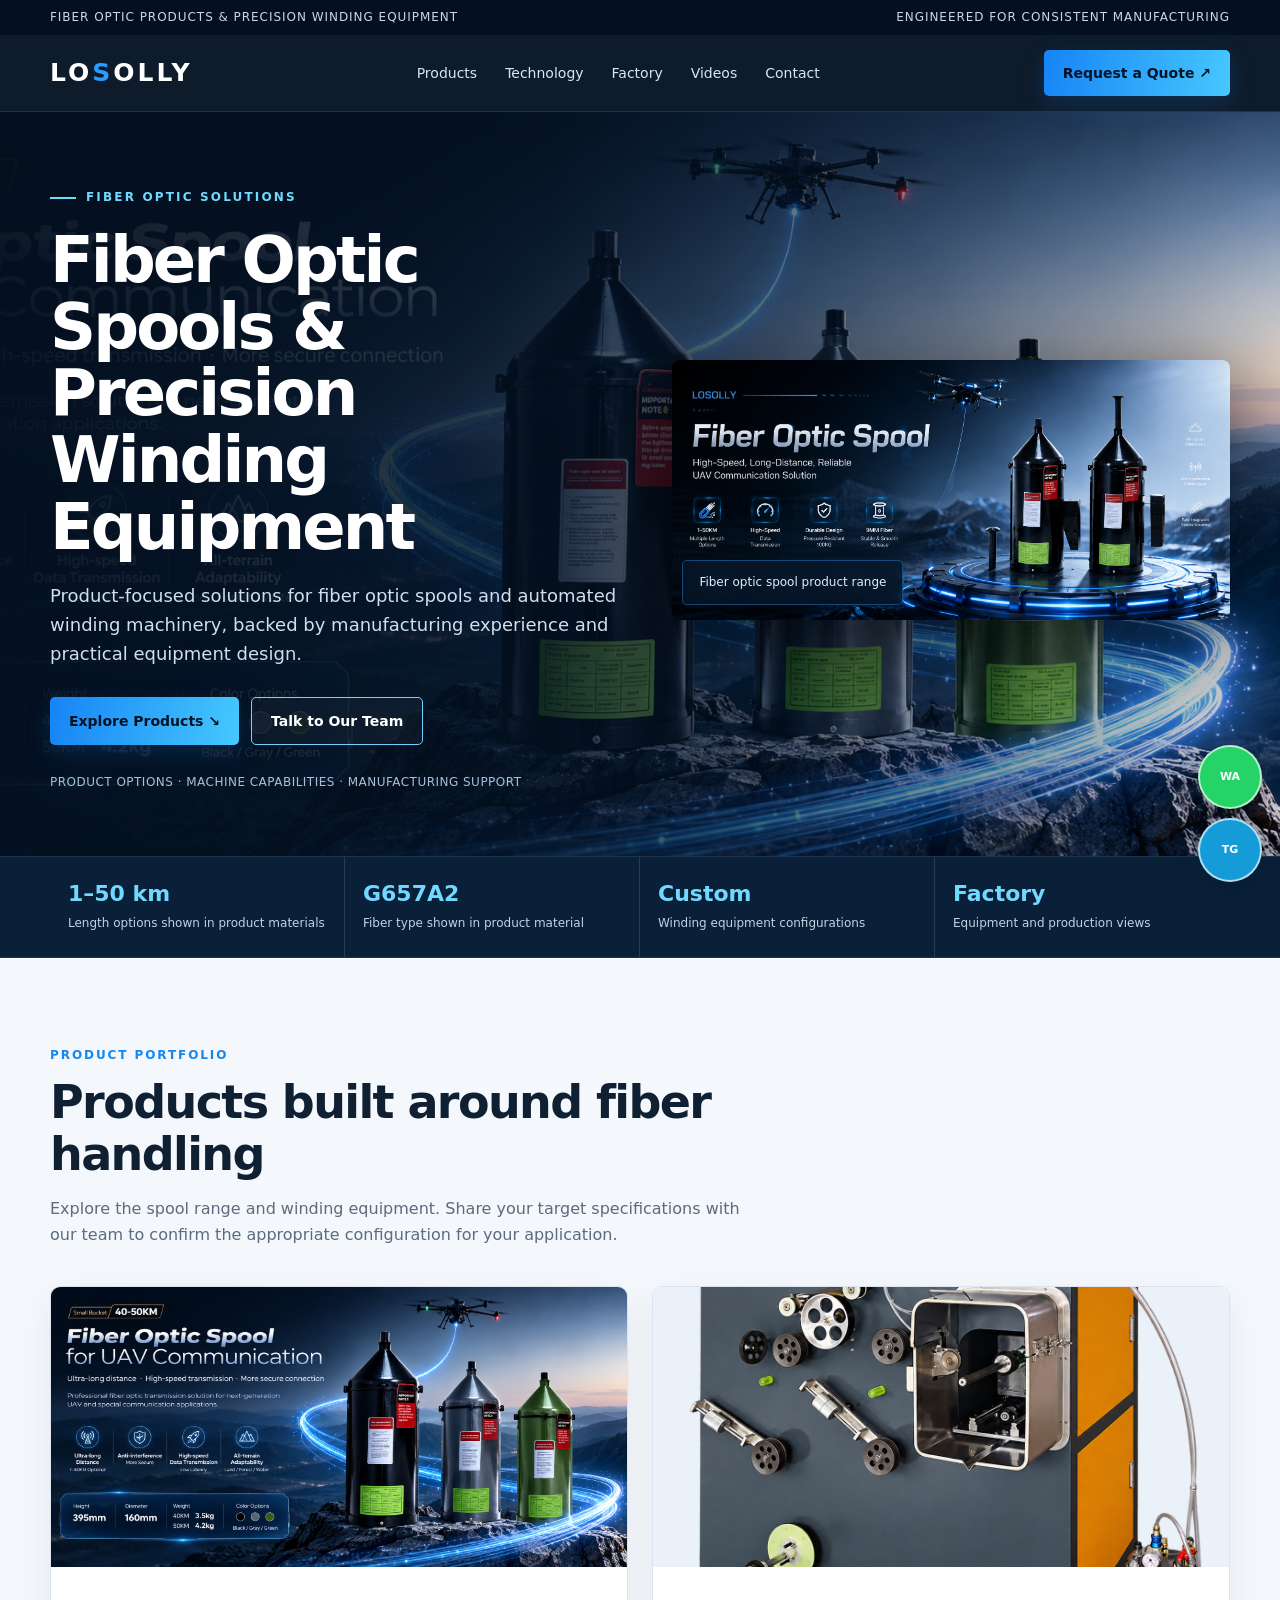
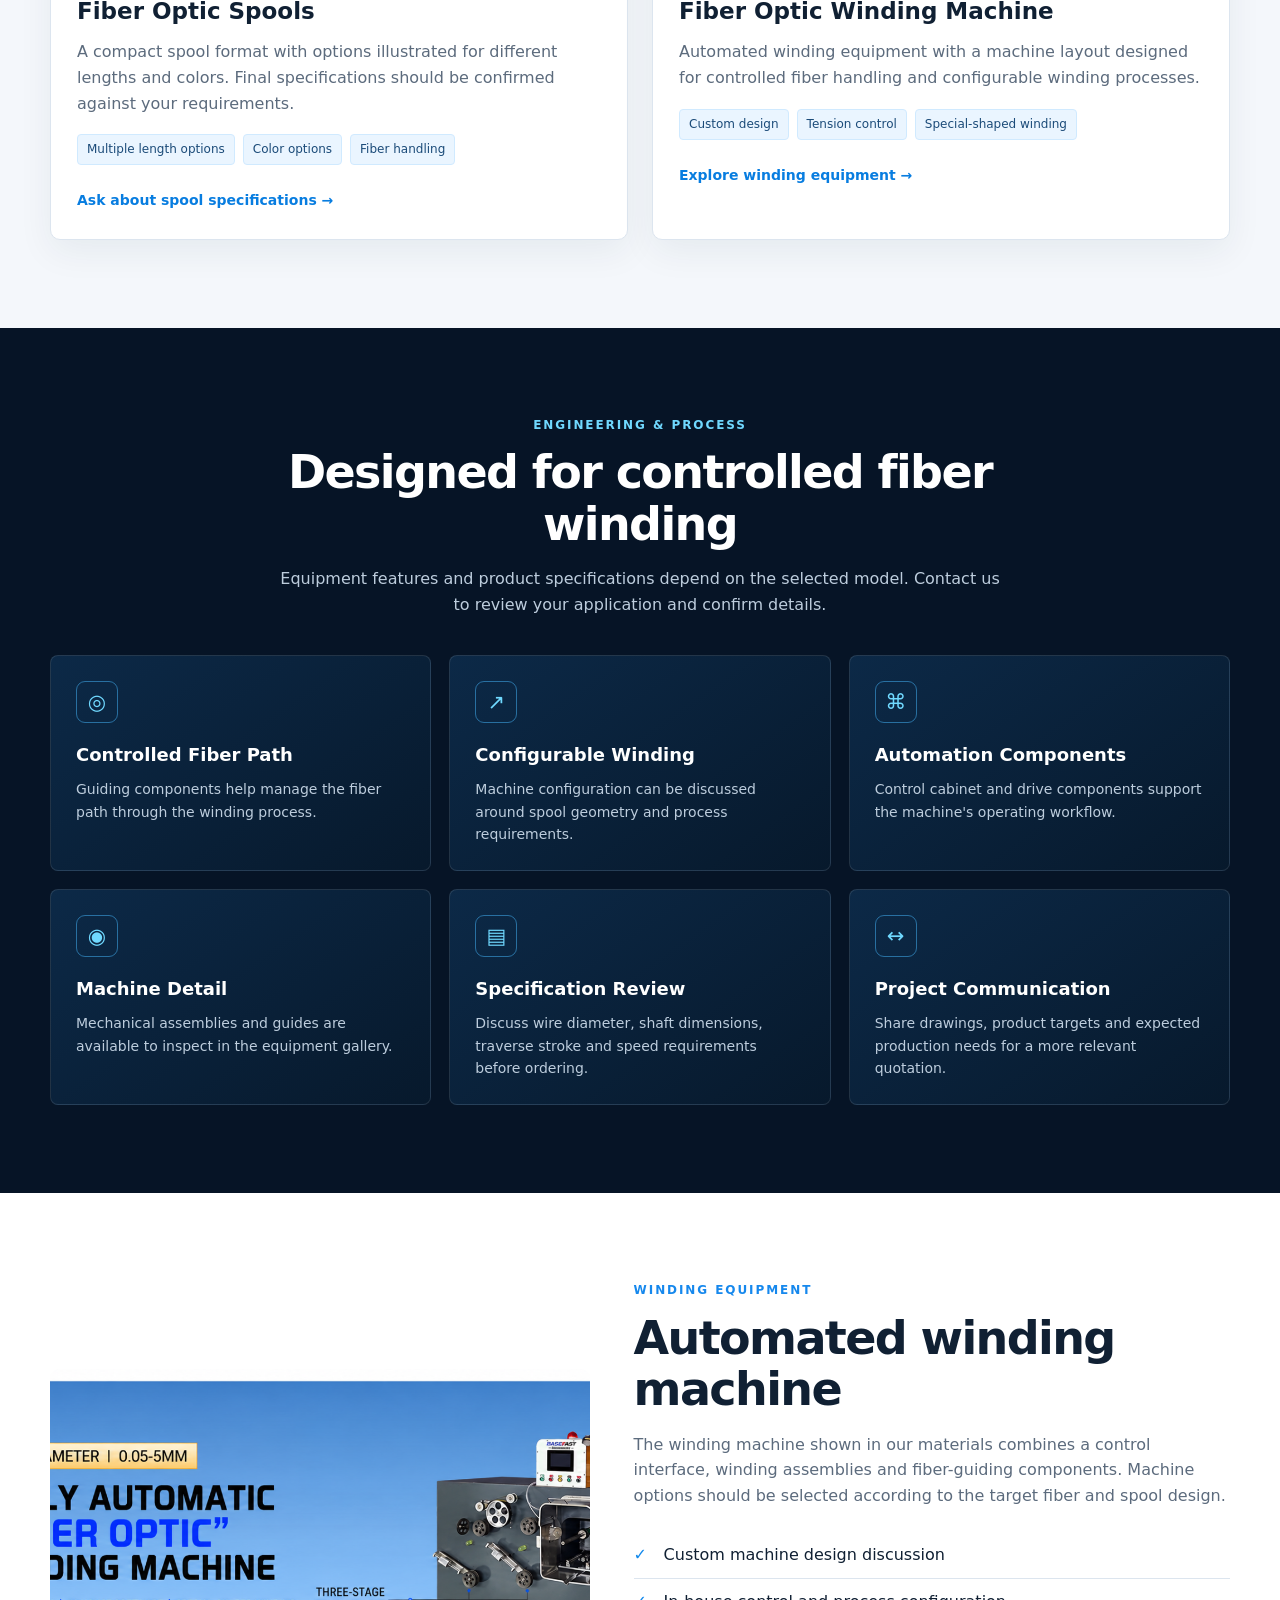
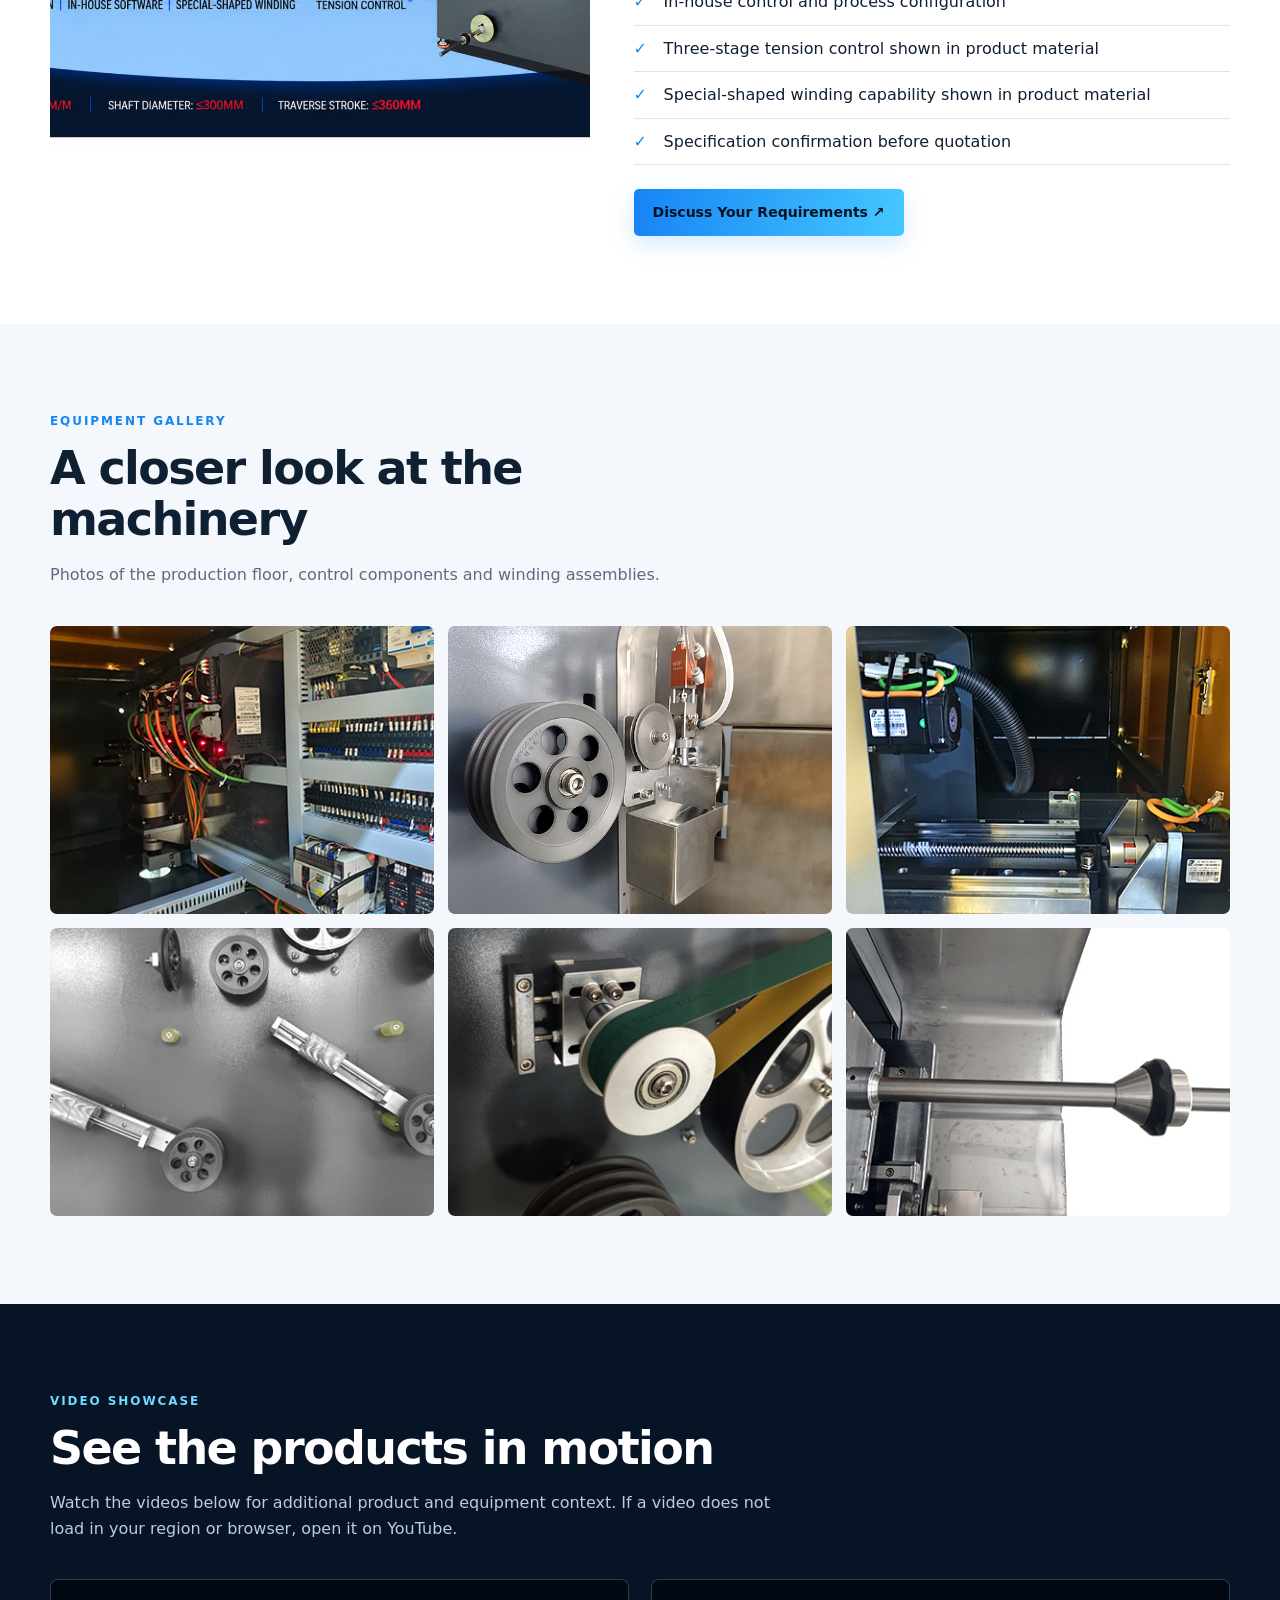
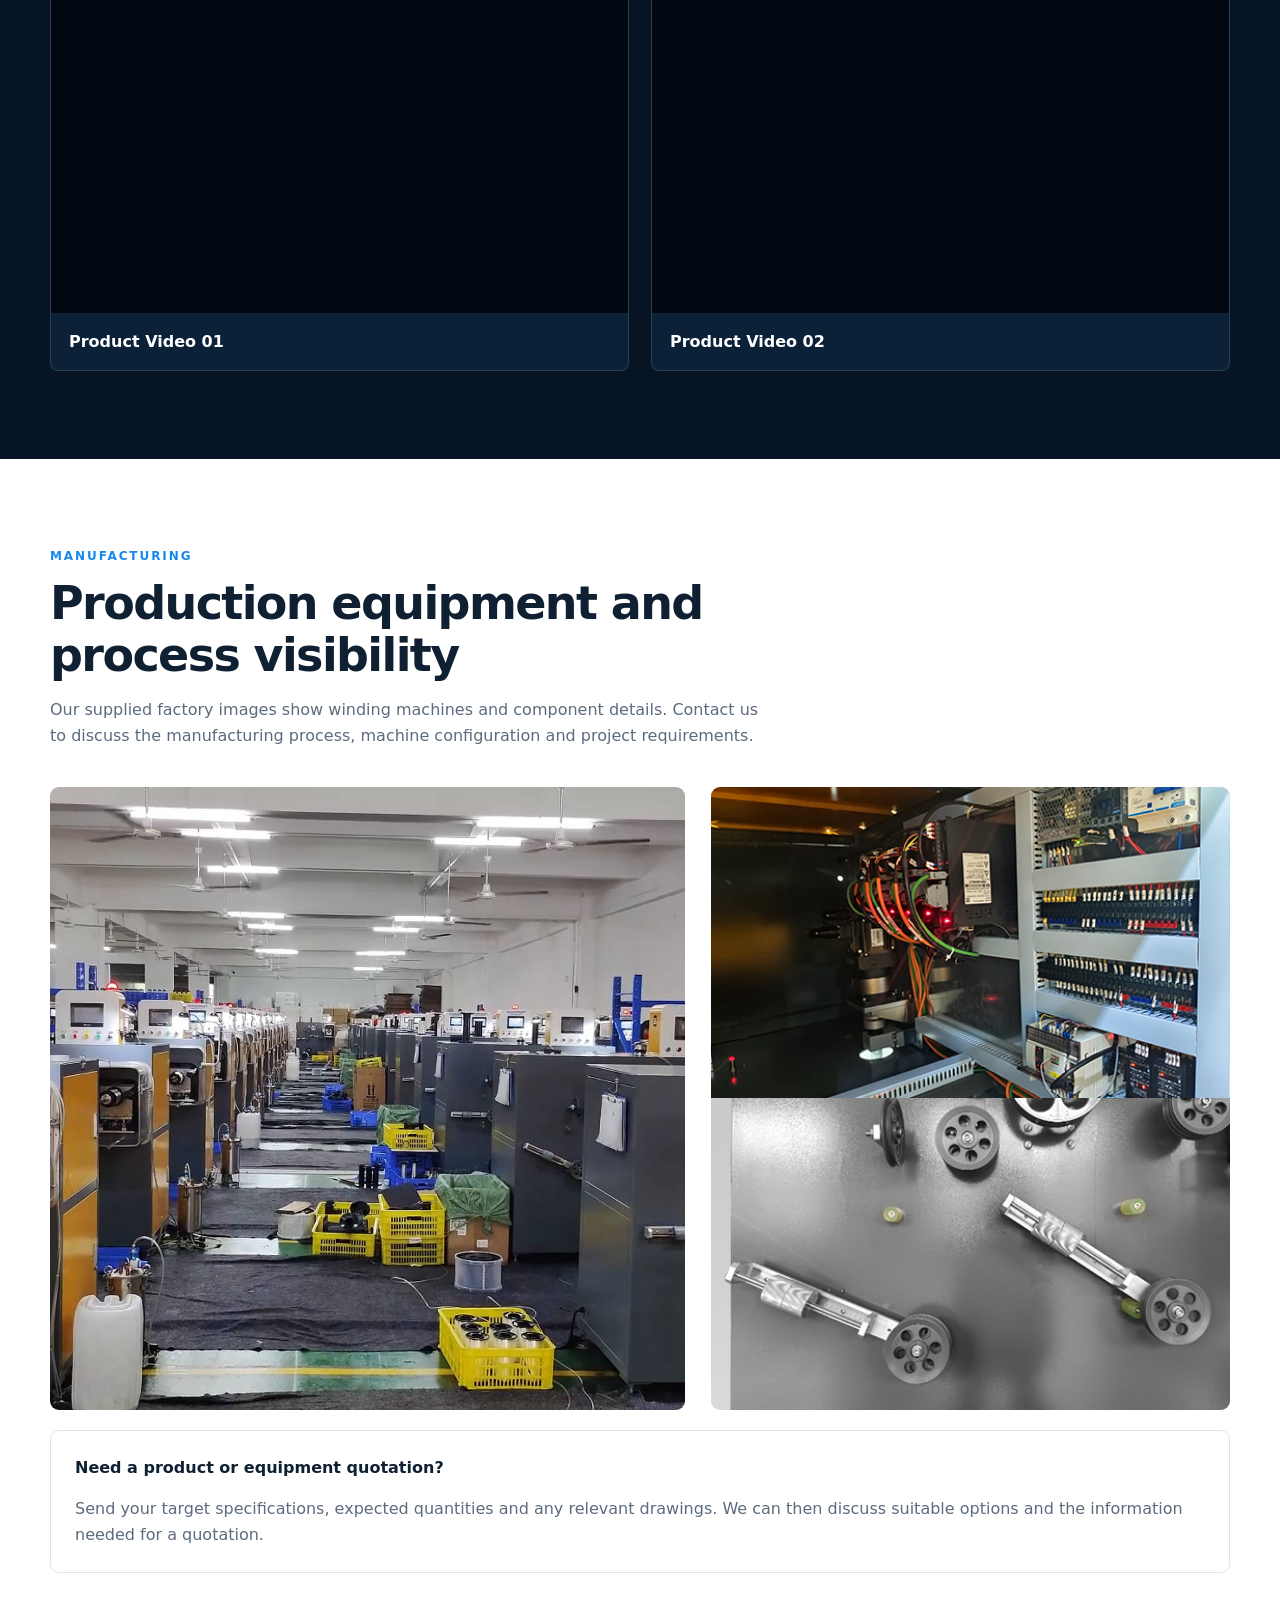
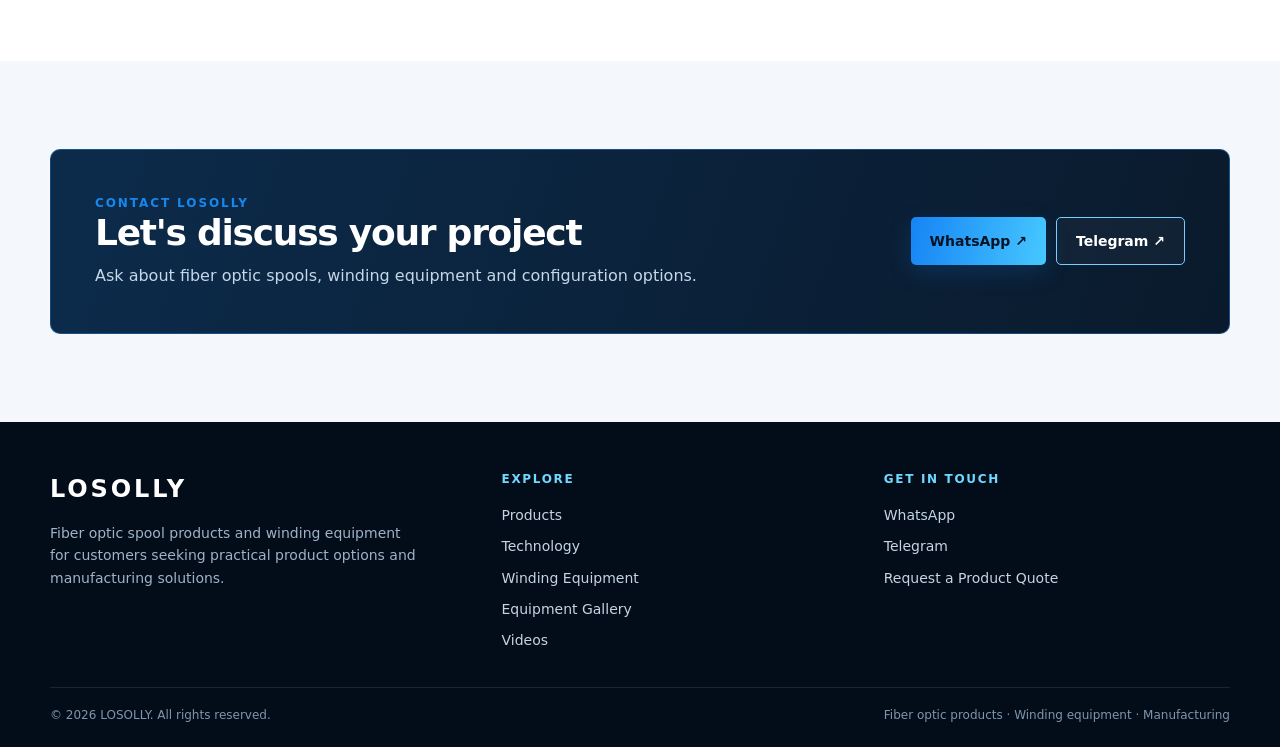
==== index.html @ b91ec166 "Update index.html" ====
<!doctype html>
<html lang="en">
<head>
  <meta charset="utf-8">
  <meta name="viewport" content="width=device-width, initial-scale=1">
  <title>LOSOLLY | Fiber Optic Spools & Winding Equipment</title>
  <meta name="description" content="LOSOLLY supplies fiber optic spools and automated fiber winding equipment, with product options, manufacturing capabilities and direct inquiry channels.">
  <meta name="keywords" content="fiber optic spool, fiber optic reel, fiber winding machine, fiber optic winding equipment, optical fiber manufacturing equipment">
  <meta name="theme-color" content="#061426">
  <meta property="og:title" content="LOSOLLY | Fiber Optic Spools & Winding Equipment">
  <meta property="og:description" content="Fiber optic spools, winding machinery and manufacturing capabilities. Contact LOSOLLY for product details and quotations.">
  <meta property="og:type" content="website">
  <link rel="preconnect" href="https://www.youtube-nocookie.com">
  <style>
    :root{--navy:#061426;--navy2:#0a2039;--blue:#2b9cff;--cyan:#70d9ff;--ink:#102033;--muted:#5c6b7d;--paper:#f4f7fb;--line:#dce5ef;--white:#fff}
    *{box-sizing:border-box}html{scroll-behavior:smooth}body{margin:0;font-family:Inter,ui-sans-serif,system-ui,-apple-system,BlinkMacSystemFont,"Segoe UI",Arial,sans-serif;color:var(--ink);background:#fff;line-height:1.6}
    a{color:inherit;text-decoration:none}img{display:block;max-width:100%}.container{width:min(1180px,calc(100% - 40px));margin-inline:auto}
    .topbar{background:#04101f;color:#c9d8e8;font-size:12px;letter-spacing:.08em;padding:8px 0}.topbar .container{display:flex;justify-content:space-between;gap:16px;flex-wrap:wrap}
    header{position:sticky;top:0;z-index:20;background:rgba(5,18,34,.96);backdrop-filter:blur(14px);border-bottom:1px solid rgba(255,255,255,.1);color:white}
    .nav{min-height:76px;display:flex;align-items:center;justify-content:space-between;gap:24px}.brand{font-size:25px;font-weight:850;letter-spacing:.12em;color:#fff}.brand span{color:var(--blue)}.navlinks{display:flex;gap:28px;align-items:center;font-size:14px;color:#d8e5f3}.navlinks a:hover{color:var(--cyan)}
    .navcta,.btn{display:inline-flex;align-items:center;justify-content:center;border-radius:5px;padding:12px 19px;font-weight:750;font-size:14px;transition:.2s ease}.navcta,.btn-primary{background:linear-gradient(100deg,#1684f5,#46c8ff);color:#031326;box-shadow:0 8px 24px #1684f52c}.navcta:hover,.btn:hover{transform:translateY(-2px)}.btn-outline{border:1px solid #77cfff;color:white;background:#ffffff08}
    .menu-btn{display:none;background:none;color:white;border:1px solid #47617c;border-radius:5px;padding:8px 12px;font-size:20px}
    .hero{position:relative;isolation:isolate;overflow:hidden;background:radial-gradient(ellipse at 75% 25%,#174a7b 0,transparent 35%),linear-gradient(120deg,#04101f 0%,#092440 54%,#07172a 100%);color:white;padding:76px 0 64px}
    .hero:before{content:"";position:absolute;inset:0;z-index:-1;background:linear-gradient(90deg,#04101ff5 0%,#04101fc9 43%,#04101f12 100%),url("hero-fiber-spools.png") center right/cover no-repeat;opacity:.9}
    .hero-grid{display:grid;grid-template-columns:1.02fr .98fr;align-items:center;gap:42px;min-height:450px}.eyebrow{font-size:12px;font-weight:800;letter-spacing:.18em;text-transform:uppercase;color:var(--cyan);display:flex;align-items:center;gap:10px}.eyebrow:before{content:"";width:26px;height:2px;background:var(--cyan)}
    h1{font-size:clamp(38px,5vw,66px);line-height:1.04;letter-spacing:-.045em;margin:20px 0 22px;max-width:700px}.hero p{font-size:18px;color:#d0dfef;max-width:600px;margin:0 0 28px}.hero-actions{display:flex;flex-wrap:wrap;gap:12px}.hero-note{font-size:12px;color:#a8c0d8;margin-top:28px;letter-spacing:.04em}
    .hero-visual{position:relative}.hero-visual img{width:100%;max-height:450px;object-fit:contain;filter:drop-shadow(0 20px 36px #0008);border-radius:8px}.floating-label{position:absolute;bottom:15px;left:10px;padding:12px 16px;background:#061426d9;border:1px solid #2b9cff66;border-radius:5px;color:#d9efff;font-size:12px;backdrop-filter:blur(8px)}
    .stats{background:#0a2039;color:white;border-top:1px solid #ffffff16;border-bottom:1px solid #ffffff16}.stats-grid{display:grid;grid-template-columns:repeat(4,1fr)}.stat{padding:23px 18px;border-right:1px solid #ffffff20}.stat:last-child{border:0}.stat strong{display:block;color:var(--cyan);font-size:22px;line-height:1.3}.stat span{font-size:12px;color:#c1d2e3}
    section{scroll-margin-top:90px}.section{padding:88px 0}.section-soft{background:var(--paper)}.section-dark{background:#061426;color:white}.section-head{max-width:720px;margin-bottom:38px}.section-head.center{text-align:center;margin-inline:auto}.kicker{color:#1688ed;font-size:12px;font-weight:850;letter-spacing:.16em;text-transform:uppercase}.section-dark .kicker{color:var(--cyan)}h2{font-size:clamp(30px,4vw,46px);line-height:1.12;letter-spacing:-.035em;margin:12px 0 16px}.section-head p{margin:0;color:var(--muted);font-size:16px}.section-dark .section-head p{color:#bdcddd}
    .product-grid{display:grid;grid-template-columns:1fr 1fr;gap:24px}.product-card{background:white;border:1px solid var(--line);border-radius:10px;overflow:hidden;box-shadow:0 12px 35px #112b4410}.product-card .product-img{height:280px;background:#eaf1f8;display:flex;align-items:center;justify-content:center;overflow:hidden}.product-card .product-img img{width:100%;height:100%;object-fit:cover;transition:transform .5s}.product-card:hover .product-img img{transform:scale(1.035)}.product-body{padding:26px}.product-body h3{margin:0 0 10px;font-size:23px}.product-body p{color:var(--muted);margin:0 0 18px}.tag-list{display:flex;flex-wrap:wrap;gap:8px;margin:16px 0 22px}.tag{font-size:12px;color:#1b4b79;background:#eaf5ff;border:1px solid #d0eaff;padding:5px 9px;border-radius:4px}.text-link{font-weight:800;color:#087de0;font-size:14px}
    .feature-grid{display:grid;grid-template-columns:repeat(3,1fr);gap:18px}.feature{border:1px solid #ffffff1c;background:linear-gradient(145deg,#0c2947,#07192c);padding:25px;border-radius:8px}.feature-icon{width:42px;height:42px;border:1px solid #46baff80;border-radius:9px;display:grid;place-items:center;color:var(--cyan);font-size:21px;margin-bottom:18px}.feature h3{margin:0 0 8px;font-size:18px}.feature p{margin:0;color:#bdcddd;font-size:14px}
    .machine-grid{display:grid;grid-template-columns:.95fr 1.05fr;gap:44px;align-items:center}.machine-photo{background:#eaf0f6;border-radius:10px;overflow:hidden}.machine-photo img{width:100%;height:100%;min-height:380px;object-fit:cover}.machine-copy p{color:var(--muted)}.check-list{padding:0;list-style:none;margin:24px 0}.check-list li{padding:10px 0 10px 30px;position:relative;border-bottom:1px solid var(--line)}.check-list li:before{content:"✓";position:absolute;left:0;color:#1289ec;font-weight:900}
    .gallery{display:grid;grid-template-columns:repeat(3,1fr);gap:14px}.gallery-item{border-radius:7px;overflow:hidden;background:#e8eef5;aspect-ratio:4/3}.gallery-item img{width:100%;height:100%;object-fit:cover;transition:transform .4s}.gallery-item:hover img{transform:scale(1.05)}
    .video-grid{display:grid;grid-template-columns:1fr 1fr;gap:22px}.video{overflow:hidden;border:1px solid #ffffff20;border-radius:8px;background:#0b2138}.video-frame{aspect-ratio:16/9;background:#020812}.video-frame iframe{width:100%;height:100%;border:0}.video h3{padding:16px 18px;margin:0;font-size:16px}
    .factory-grid{display:grid;grid-template-columns:1.1fr .9fr;gap:26px;align-items:stretch}.factory-main,.factory-side{border-radius:9px;overflow:hidden;background:#eaf0f6}.factory-main img{height:100%;min-height:330px;width:100%;object-fit:cover}.factory-side{display:flex;flex-direction:column}.factory-side img{width:100%;height:50%;min-height:160px;object-fit:cover}.factory-copy{padding:24px;background:white;border:1px solid var(--line);border-radius:9px;margin-top:20px}.factory-copy p{color:var(--muted);margin-bottom:0}
    .cta-band{padding:44px;background:linear-gradient(110deg,#0c2b4b,#0a1a2c);border:1px solid #2b9cff5c;border-radius:10px;color:white;display:flex;align-items:center;justify-content:space-between;gap:25px}.cta-band h2{font-size:clamp(26px,3vw,36px);margin:0 0 10px}.cta-band p{margin:0;color:#c5d7e9}.cta-actions{display:flex;flex-wrap:wrap;gap:10px;flex-shrink:0}
    footer{background:#030d19;color:#c5d4e4;padding:48px 0 22px}.footer-grid{display:grid;grid-template-columns:1.2fr 1fr 1fr;gap:36px}.footer-brand{font-size:24px;font-weight:850;letter-spacing:.12em;color:white}.footer-grid p{color:#9fb2c7;font-size:14px;max-width:370px}.footer-title{font-size:12px;letter-spacing:.14em;text-transform:uppercase;color:#70d9ff;font-weight:800;margin-bottom:15px}.footer-links{display:grid;gap:9px;font-size:14px}.footer-links a:hover{color:white}.copyright{border-top:1px solid #ffffff18;margin-top:35px;padding-top:18px;font-size:12px;color:#8095ab;display:flex;justify-content:space-between;gap:16px;flex-wrap:wrap}
    .float-contact{position:fixed;right:18px;bottom:18px;z-index:15;display:flex;flex-direction:column;gap:9px}.float-contact a{width:64px;height:64px;border-radius:50%;display:grid;place-items:center;background:#1689e9;color:white;font-size:11px;font-weight:900;box-shadow:0 8px 25px #00172e55;border:2px solid #ffffffaa}.float-contact a.telegram{background:#159bd7}
    @media(max-width:850px){.navlinks{display:none;position:absolute;top:76px;left:0;right:0;padding:20px;background:#061426;flex-direction:column;align-items:stretch;gap:0}.navlinks.open{display:flex}.navlinks a{padding:12px 8px;border-bottom:1px solid #ffffff15}.navcta{display:none}.menu-btn{display:block}.hero{padding:54px 0 40px}.hero-grid{grid-template-columns:1fr;gap:24px}.hero:before{background:linear-gradient(90deg,#04101feF,#04101fbb),url("hero-fiber-spools.png") center/cover}.hero-visual img{max-height:330px}.stats-grid{grid-template-columns:repeat(2,1fr)}.stat:nth-child(2){border-right:0}.stat:nth-child(-n+2){border-bottom:1px solid #ffffff20}.product-grid,.machine-grid,.factory-grid{grid-template-columns:1fr}.feature-grid{grid-template-columns:1fr 1fr}.machine-photo img{min-height:260px}.gallery{grid-template-columns:repeat(2,1fr)}.cta-band{align-items:flex-start;flex-direction:column}.footer-grid{grid-template-columns:1fr 1fr}.footer-grid>div:first-child{grid-column:1/-1}}
    @media(max-width:540px){
.float-contact a{
width:72px;
height:72px;
font-size:16px;
}
}{.container{width:min(100% - 28px,1180px)}.topbar .container{font-size:10px}.brand{font-size:21px}.hero h1{font-size:39px}.hero p{font-size:16px}.section{padding:62px 0}.stats-grid{grid-template-columns:1fr 1fr}.stat{padding:17px 12px}.stat strong{font-size:19px}.product-card .product-img{height:220px}.product-body{padding:20px}.feature-grid,.video-grid{grid-template-columns:1fr}.gallery{gap:8px}.gallery-item{aspect-ratio:1/1}.footer-grid{grid-template-columns:1fr}.footer-grid>div:first-child{grid-column:auto}.cta-band{padding:28px 22px}.float-contact{right:12px;bottom:12px}.float-contact a{width:44px;height:44px}}
  </style>
</head>
<body>
  <div class="topbar"><div class="container"><span>FIBER OPTIC PRODUCTS & PRECISION WINDING EQUIPMENT</span><span>ENGINEERED FOR CONSISTENT MANUFACTURING</span></div></div>
  <header>
    <div class="container nav">
      <a class="brand" href="#home" aria-label="LOSOLLY home">LO<span>S</span>OLLY</a>
      <nav class="navlinks" id="navlinks" aria-label="Main navigation">
        <a href="#products">Products</a><a href="#technology">Technology</a><a href="#factory">Factory</a><a href="#videos">Videos</a><a href="#contact">Contact</a>
      </nav>
      <a class="navcta" href="#contact">Request a Quote ↗</a>
      <button class="menu-btn" id="menuBtn" aria-label="Toggle menu" aria-expanded="false">☰</button>
    </div>
  </header>
  <main>
    <section class="hero" id="home">
      <div class="container hero-grid">
        <div>
          <div class="eyebrow">Fiber Optic Solutions</div>
          <h1>Fiber Optic Spools &amp; Precision Winding Equipment</h1>
          <p>Product-focused solutions for fiber optic spools and automated winding machinery, backed by manufacturing experience and practical equipment design.</p>
          <div class="hero-actions"><a class="btn btn-primary" href="#products">Explore Products ↘</a><a class="btn btn-outline" href="#contact">Talk to Our Team</a></div>
          <div class="hero-note">PRODUCT OPTIONS · MACHINE CAPABILITIES · MANUFACTURING SUPPORT</div>
        </div>
        <div class="hero-visual">
          <img src="fiber-spool-banner.png" alt="LOSOLLY fiber optic spools product presentation" onerror="this.onerror=null;this.src='hero-fiber-spools.png'">
          <div class="floating-label">Fiber optic spool product range</div>
        </div>
      </div>
    </section>
    <div class="stats"><div class="container stats-grid">
      <div class="stat"><strong>1–50 km</strong><span>Length options shown in product materials</span></div>
      <div class="stat"><strong>G657A2</strong><span>Fiber type shown in product material</span></div>
      <div class="stat"><strong>Custom</strong><span>Winding equipment configurations</span></div>
      <div class="stat"><strong>Factory</strong><span>Equipment and production views</span></div>
    </div></div>
    <section class="section section-soft" id="products">
      <div class="container">
        <div class="section-head"><div class="kicker">Product Portfolio</div><h2>Products built around fiber handling</h2><p>Explore the spool range and winding equipment. Share your target specifications with our team to confirm the appropriate configuration for your application.</p></div>
        <div class="product-grid">
          <article class="product-card">
            <div class="product-img"><img src="hero-fiber-spools.png" alt="Fiber optic spool range in black, gray and green" loading="lazy"></div>
            <div class="product-body"><h3>Fiber Optic Spools</h3><p>A compact spool format with options illustrated for different lengths and colors. Final specifications should be confirmed against your requirements.</p><div class="tag-list"><span class="tag">Multiple length options</span><span class="tag">Color options</span><span class="tag">Fiber handling</span></div><a class="text-link" href="#contact">Ask about spool specifications →</a></div>
          </article>
          <article class="product-card">
            <div class="product-img"><img src="winding-machine-product.png" alt="Automated fiber optic winding machine" loading="lazy"></div>
            <div class="product-body"><h3>Fiber Optic Winding Machine</h3><p>Automated winding equipment with a machine layout designed for controlled fiber handling and configurable winding processes.</p><div class="tag-list"><span class="tag">Custom design</span><span class="tag">Tension control</span><span class="tag">Special-shaped winding</span></div><a class="text-link" href="#machine">Explore winding equipment →</a></div>
          </article>
        </div>
      </div>
    </section>
    <section class="section section-dark" id="technology">
      <div class="container">
        <div class="section-head center"><div class="kicker">Engineering &amp; Process</div><h2>Designed for controlled fiber winding</h2><p>Equipment features and product specifications depend on the selected model. Contact us to review your application and confirm details.</p></div>
        <div class="feature-grid">
          <div class="feature"><div class="feature-icon">◎</div><h3>Controlled Fiber Path</h3><p>Guiding components help manage the fiber path through the winding process.</p></div>
          <div class="feature"><div class="feature-icon">↗</div><h3>Configurable Winding</h3><p>Machine configuration can be discussed around spool geometry and process requirements.</p></div>
          <div class="feature"><div class="feature-icon">⌘</div><h3>Automation Components</h3><p>Control cabinet and drive components support the machine's operating workflow.</p></div>
          <div class="feature"><div class="feature-icon">◉</div><h3>Machine Detail</h3><p>Mechanical assemblies and guides are available to inspect in the equipment gallery.</p></div>
          <div class="feature"><div class="feature-icon">▤</div><h3>Specification Review</h3><p>Discuss wire diameter, shaft dimensions, traverse stroke and speed requirements before ordering.</p></div>
          <div class="feature"><div class="feature-icon">↔</div><h3>Project Communication</h3><p>Share drawings, product targets and expected production needs for a more relevant quotation.</p></div>
        </div>
      </div>
    </section>
    <section class="section" id="machine">
      <div class="container machine-grid">
        <div class="machine-photo"><img src="winding-machine-banner.png" alt="Fully automatic fiber optic winding machine banner" loading="lazy"></div>
        <div class="machine-copy"><div class="kicker">Winding Equipment</div><h2>Automated winding machine</h2><p>The winding machine shown in our materials combines a control interface, winding assemblies and fiber-guiding components. Machine options should be selected according to the target fiber and spool design.</p>
          <ul class="check-list"><li>Custom machine design discussion</li><li>In-house control and process configuration</li><li>Three-stage tension control shown in product material</li><li>Special-shaped winding capability shown in product material</li><li>Specification confirmation before quotation</li></ul>
          <a class="btn btn-primary" href="#contact">Discuss Your Requirements ↗</a>
        </div>
      </div>
    </section>
    <section class="section section-soft" id="gallery">
      <div class="container">
        <div class="section-head"><div class="kicker">Equipment Gallery</div><h2>A closer look at the machinery</h2><p>Photos of the production floor, control components and winding assemblies.</p></div>
        <div class="gallery">
          <a class="gallery-item" href="machine-control-interior.png" target="_blank" rel="noopener"><img src="machine-control-interior.png" alt="Machine control and electrical components" loading="lazy"></a>
          <a class="gallery-item" href="winding-wheel-detail.png" target="_blank" rel="noopener"><img src="winding-wheel-detail.png" alt="Winding wheel detail" loading="lazy"></a>
          <a class="gallery-item" href="machine-drive-detail.png" target="_blank" rel="noopener"><img src="machine-drive-detail.png" alt="Machine drive and motor detail" loading="lazy"></a>
          <a class="gallery-item" href="tension-mechanism-detail.png" target="_blank" rel="noopener"><img src="tension-mechanism-detail.png" alt="Fiber tension mechanism detail" loading="lazy"></a>
          <a class="gallery-item" href="fiber-guide-detail.png" target="_blank" rel="noopener"><img src="fiber-guide-detail.png" alt="Fiber guide and winding components" loading="lazy"></a>
          <a class="gallery-item" href="spindle-detail.png" target="_blank" rel="noopener"><img src="spindle-detail.png" alt="Machine spindle detail" loading="lazy"></a>
        </div>
      </div>
    </section>
    <section class="section section-dark" id="videos">
      <div class="container">
        <div class="section-head"><div class="kicker">Video Showcase</div><h2>See the products in motion</h2><p>Watch the videos below for additional product and equipment context. If a video does not load in your region or browser, open it on YouTube.</p></div>
        <div class="video-grid">
          <article class="video"><div class="video-frame"><iframe src="https://www.youtube-nocookie.com/embed/y49PrBXT7HY" title="LOSOLLY product video 1" loading="lazy" allow="accelerometer; autoplay; clipboard-write; encrypted-media; gyroscope; picture-in-picture; web-share" referrerpolicy="strict-origin-when-cross-origin" allowfullscreen></iframe></div><h3>Product Video 01</h3></article>
          <article class="video"><div class="video-frame"><iframe src="https://www.youtube-nocookie.com/embed/IakJ64riLvg" title="LOSOLLY product video 2" loading="lazy" allow="accelerometer; autoplay; clipboard-write; encrypted-media; gyroscope; picture-in-picture; web-share" referrerpolicy="strict-origin-when-cross-origin" allowfullscreen></iframe></div><h3>Product Video 02</h3></article>
        </div>
      </div>
    </section>
    <section class="section" id="factory">
      <div class="container">
        <div class="section-head"><div class="kicker">Manufacturing</div><h2>Production equipment and process visibility</h2><p>Our supplied factory images show winding machines and component details. Contact us to discuss the manufacturing process, machine configuration and project requirements.</p></div>
        <div class="factory-grid">
          <div class="factory-main"><img src="factory-floor.jpg" alt="Production floor with multiple winding machines" loading="lazy"></div>
          <div class="factory-side"><img src="machine-control-interior.png" alt="Electrical control components" loading="lazy"><img src="tension-mechanism-detail.png" alt="Winding machine mechanical detail" loading="lazy"></div>
        </div>
        <div class="factory-copy"><strong>Need a product or equipment quotation?</strong><p>Send your target specifications, expected quantities and any relevant drawings. We can then discuss suitable options and the information needed for a quotation.</p></div>
      </div>
    </section>
    <section class="section section-soft" id="contact">
      <div class="container">
        <div class="cta-band">
          <div><div class="kicker">Contact LOSOLLY</div><h2>Let's discuss your project</h2><p>Ask about fiber optic spools, winding equipment and configuration options.</p></div>
          <div class="cta-actions"><a class="btn btn-primary" href="https://wa.me/message/F22QPVE2LZV4O1" target="_blank" rel="noopener">WhatsApp ↗</a><a class="btn btn-outline" href="https://t.me/Losolly?text=Get%20a%20Product%20Quote" target="_blank" rel="noopener">Telegram ↗</a></div>
        </div>
      </div>
    </section>
  </main>
  <footer>
    <div class="container">
      <div class="footer-grid">
        <div><a class="footer-brand" href="#home">LOSOLLY</a><p>Fiber optic spool products and winding equipment for customers seeking practical product options and manufacturing solutions.</p></div>
        <div><div class="footer-title">Explore</div><div class="footer-links"><a href="#products">Products</a><a href="#technology">Technology</a><a href="#machine">Winding Equipment</a><a href="#gallery">Equipment Gallery</a><a href="#videos">Videos</a></div></div>
        <div><div class="footer-title">Get in touch</div><div class="footer-links"><a href="https://wa.me/message/F22QPVE2LZV4O1" target="_blank" rel="noopener">WhatsApp</a><a href="https://t.me/Losolly?text=Get%20a%20Product%20Quote" target="_blank" rel="noopener">Telegram</a><a href="#contact">Request a Product Quote</a></div></div>
      </div>
      <div class="copyright"><span>© <span id="year"></span> LOSOLLY. All rights reserved.</span><span>Fiber optic products · Winding equipment · Manufacturing</span></div>
    </div>
  </footer>
  <div class="float-contact" aria-label="Quick contact"><a style="background:#25D366"  href="https://wa.me/message/F22QPVE2LZV4O1" target="_blank" rel="noopener" aria-label="WhatsApp">WA</a><a class="telegram" href="https://t.me/Losolly?text=Get%20a%20Product%20Quote" target="_blank" rel="noopener" aria-label="Telegram">TG</a></div>
  <script>
    const menuBtn=document.getElementById('menuBtn');
    const navlinks=document.getElementById('navlinks');
    menuBtn.addEventListener('click',()=>{const open=navlinks.classList.toggle('open');menuBtn.setAttribute('aria-expanded',String(open));menuBtn.textContent=open?'✕':'☰';});
    navlinks.querySelectorAll('a').forEach(a=>a.addEventListener('click',()=>{navlinks.classList.remove('open');menuBtn.setAttribute('aria-expanded','false');menuBtn.textContent='☰';}));
    document.getElementById('year').textContent=new Date().getFullYear();
  </script>
</body>
</html>
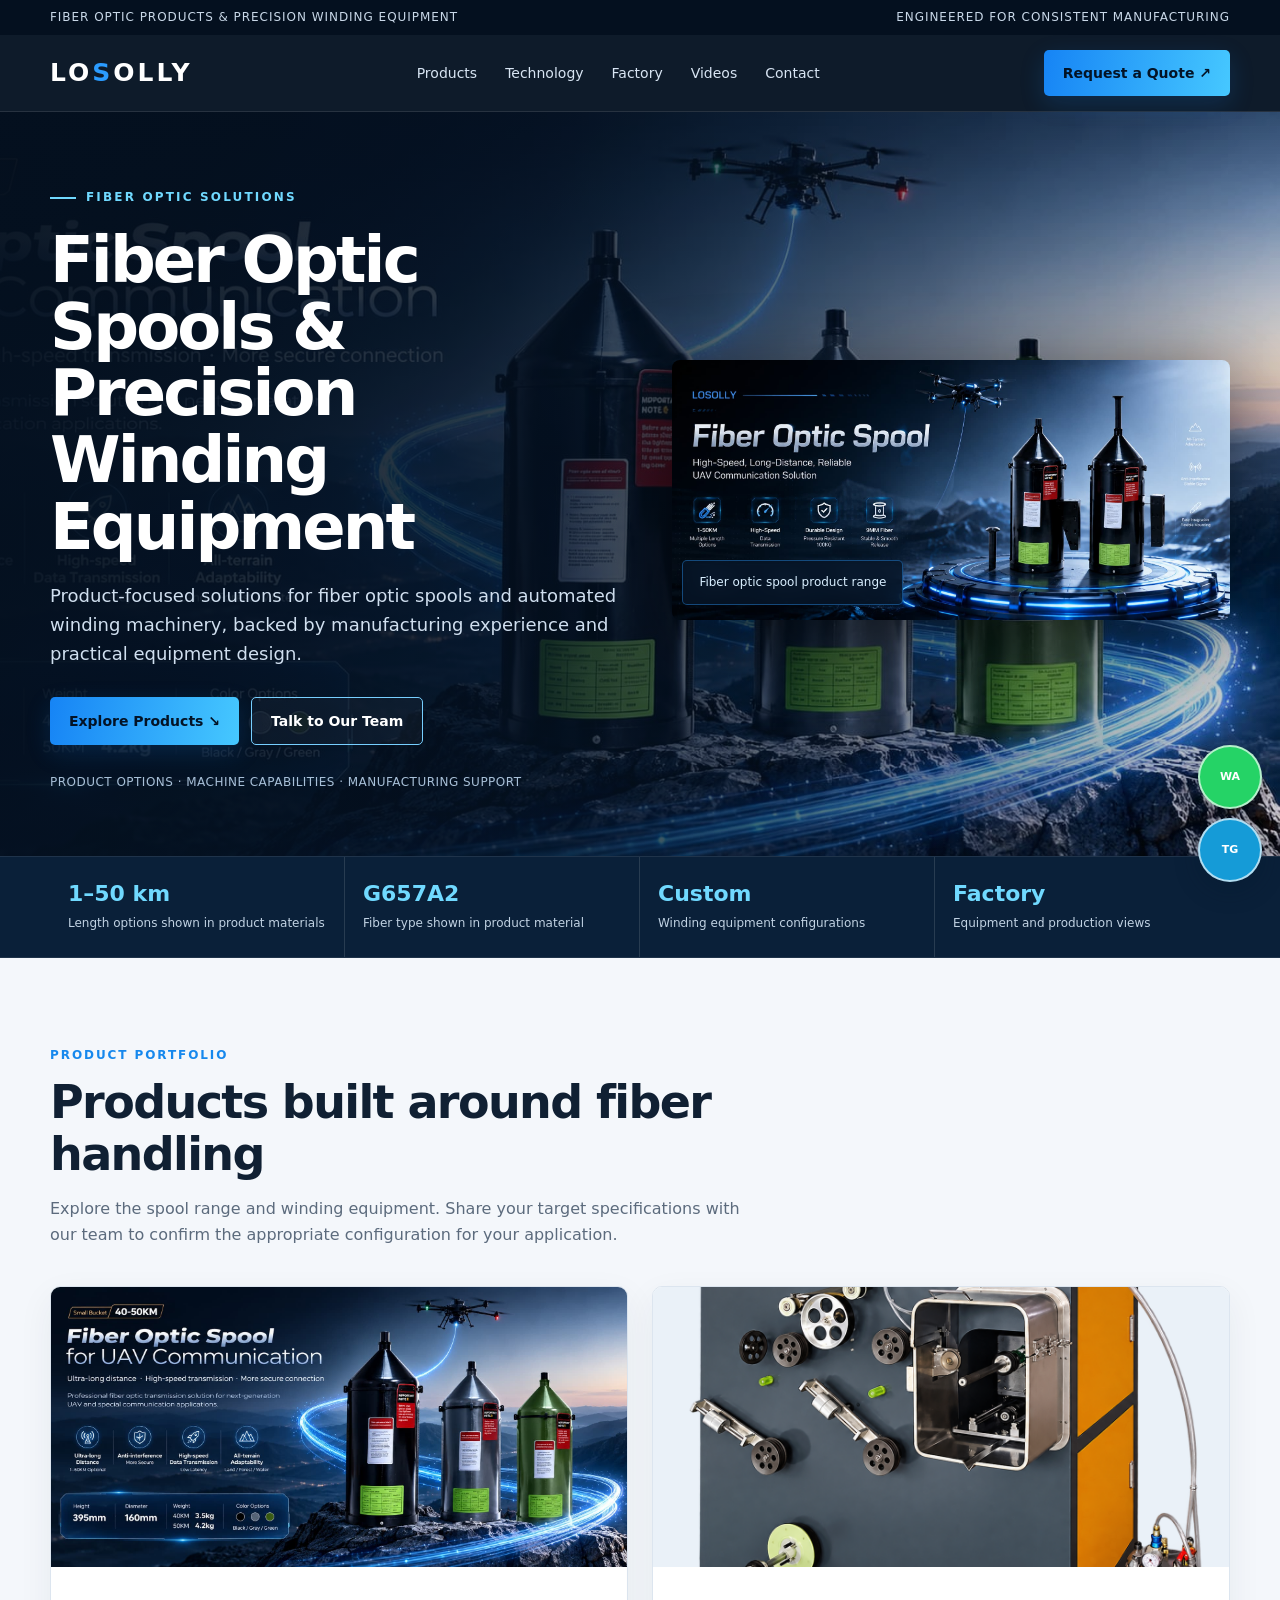
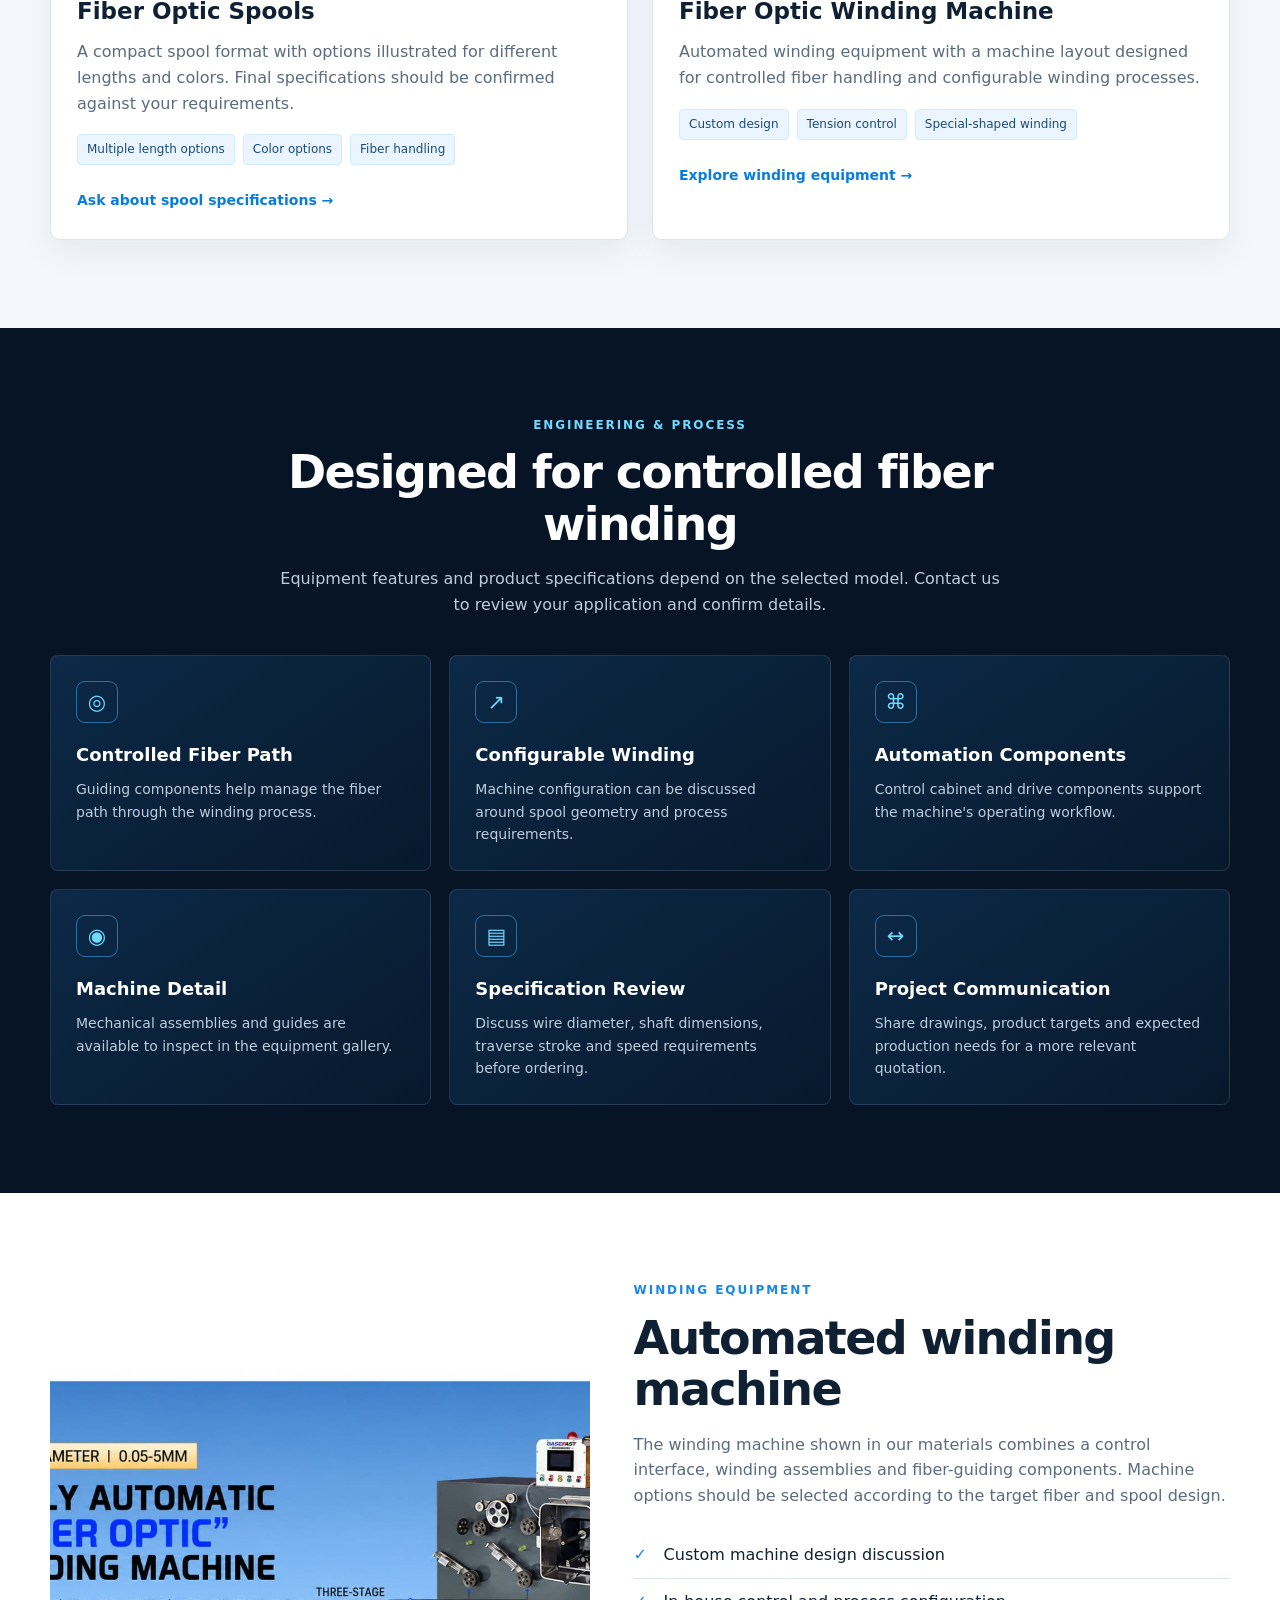
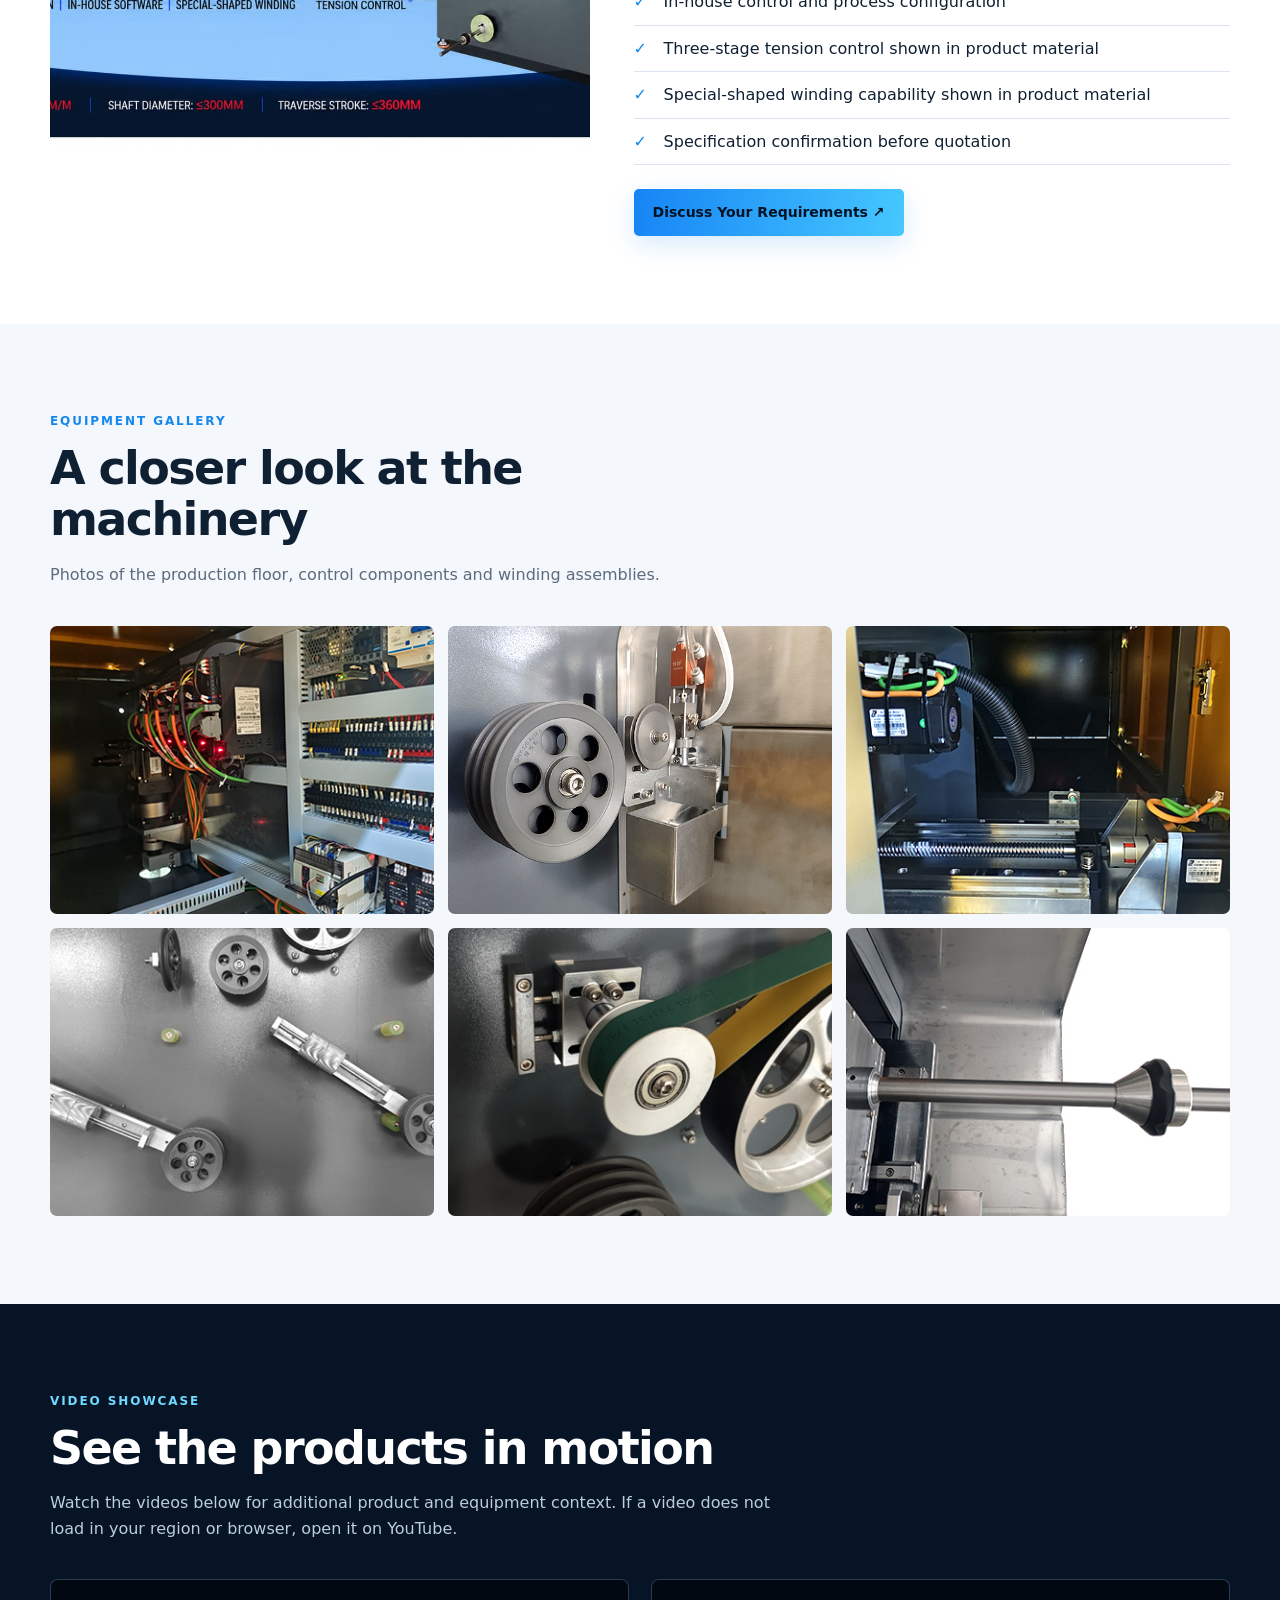
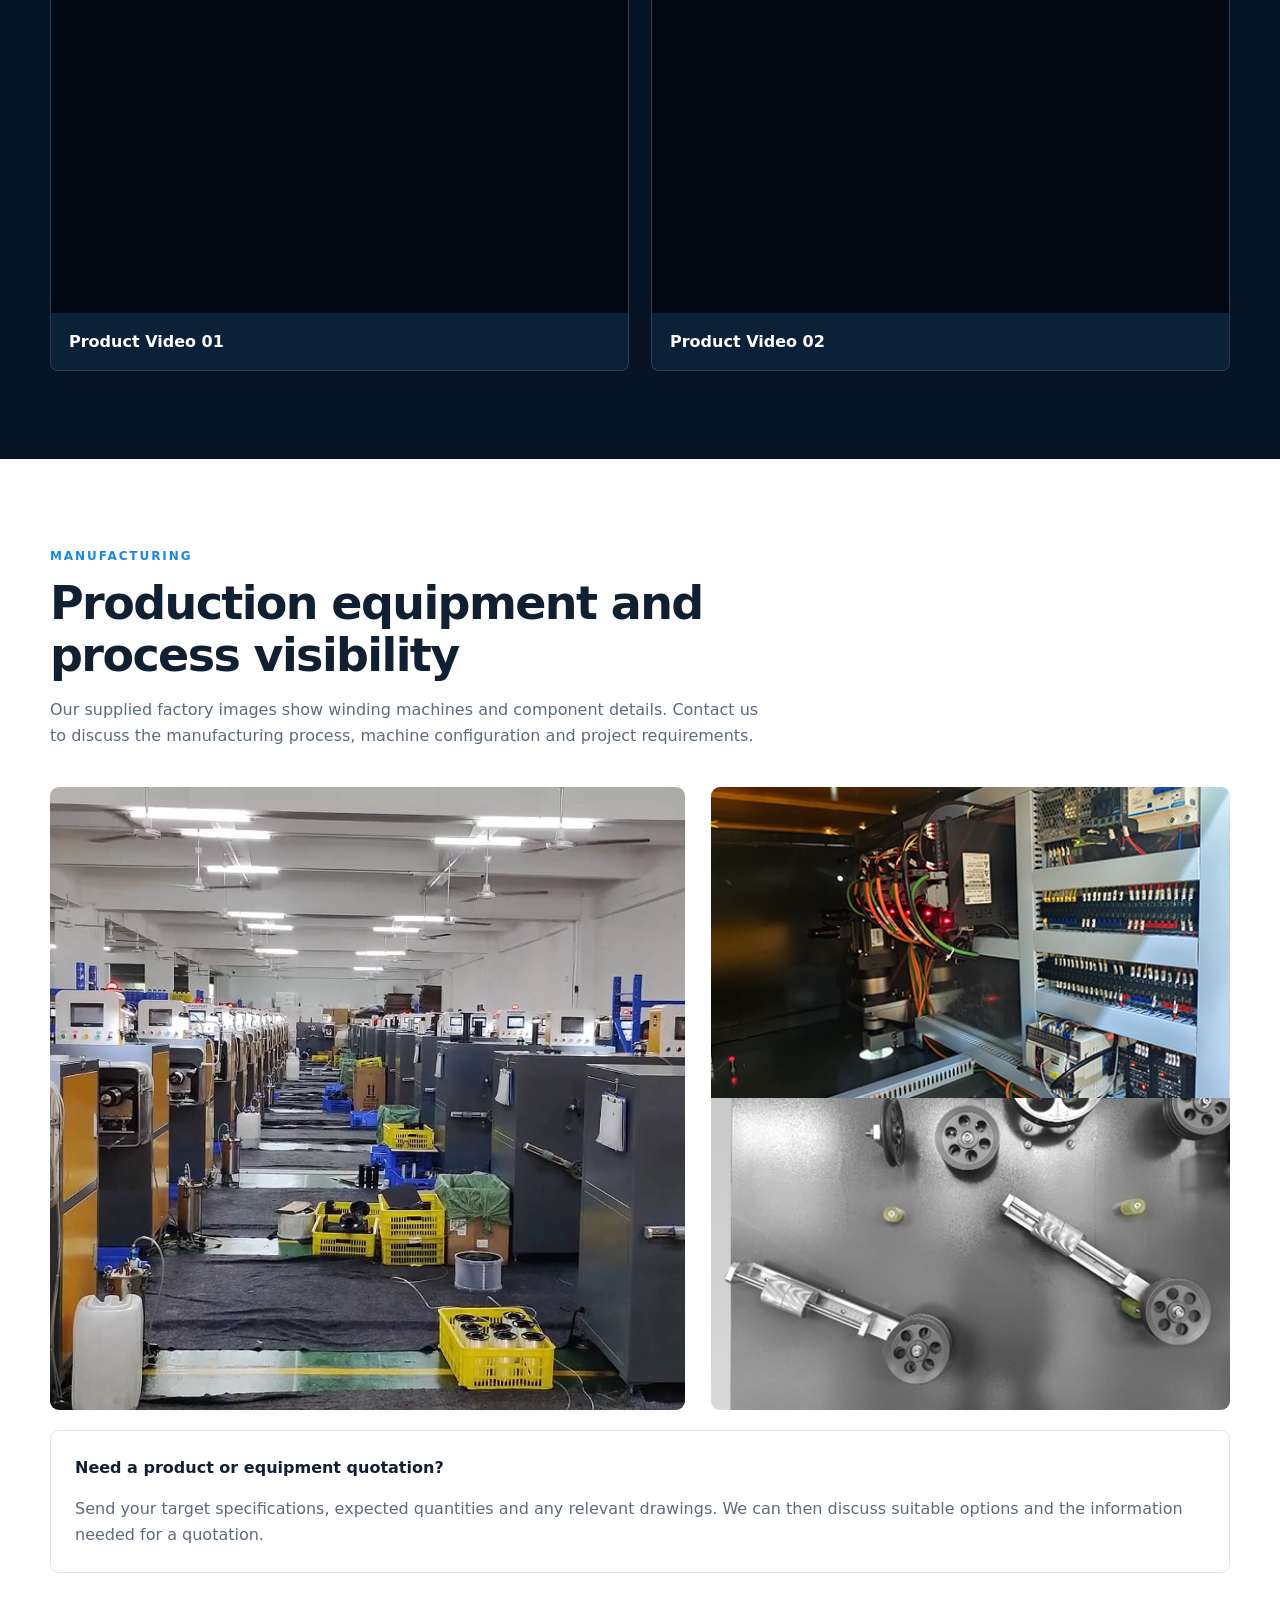
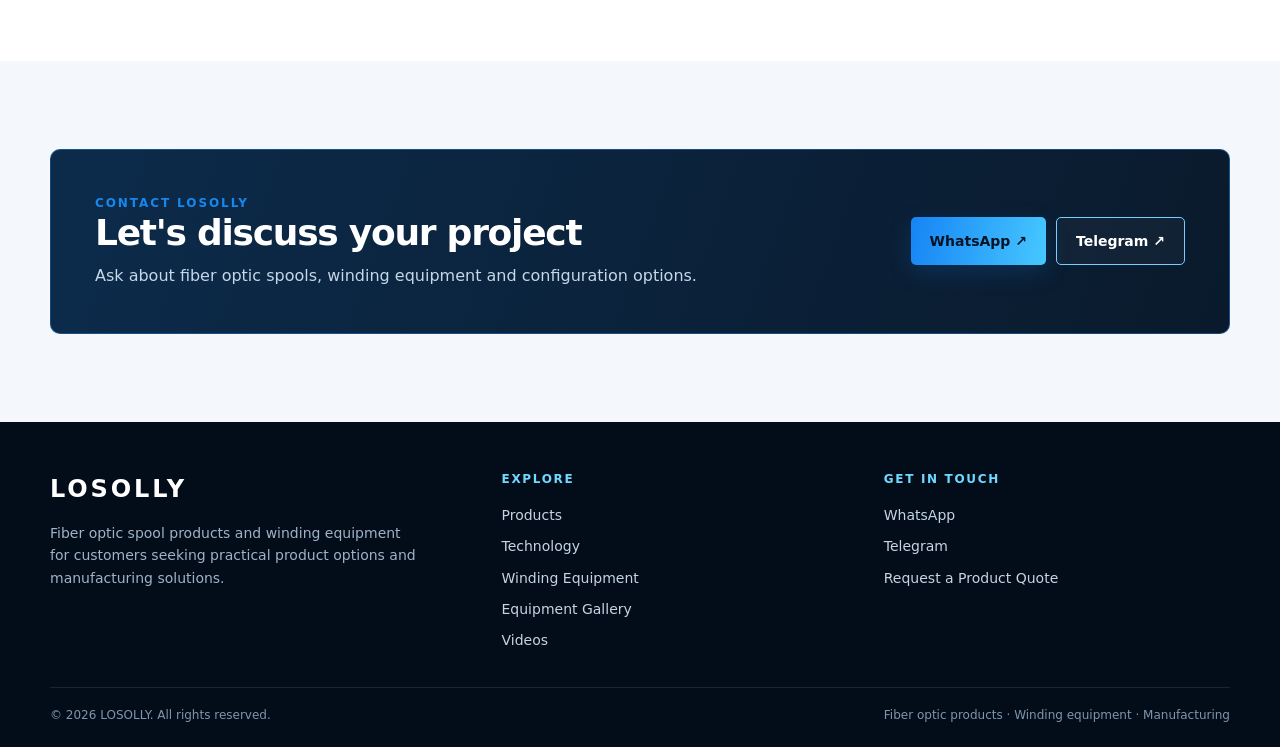
==== commit 3c31b5f0: "Update index.html" ====
--- a/index.html
+++ b/index.html
@@ -21,7 +21,7 @@
     .navcta,.btn{display:inline-flex;align-items:center;justify-content:center;border-radius:5px;padding:12px 19px;font-weight:750;font-size:14px;transition:.2s ease}.navcta,.btn-primary{background:linear-gradient(100deg,#1684f5,#46c8ff);color:#031326;box-shadow:0 8px 24px #1684f52c}.navcta:hover,.btn:hover{transform:translateY(-2px)}.btn-outline{border:1px solid #77cfff;color:white;background:#ffffff08}
     .menu-btn{display:none;background:none;color:white;border:1px solid #47617c;border-radius:5px;padding:8px 12px;font-size:20px}
     .hero{position:relative;isolation:isolate;overflow:hidden;background:radial-gradient(ellipse at 75% 25%,#174a7b 0,transparent 35%),linear-gradient(120deg,#04101f 0%,#092440 54%,#07172a 100%);color:white;padding:76px 0 64px}
-    .hero:before{content:"";position:absolute;inset:0;z-index:-1;background:linear-gradient(90deg,#04101ff5 0%,#04101fc9 43%,#04101f12 100%),url("hero-fiber-spools.png") center right/cover no-repeat;opacity:.9}
+    .hero:before{content:"";position:absolute;inset:0;z-index:-1;background:linear-gradient(90deg,#04101ff5 0%,#04101fc9 43%,#04101f12 100%),url("hero-fiber-spools.jpg") center right/cover no-repeat;opacity:.9}
     .hero-grid{display:grid;grid-template-columns:1.02fr .98fr;align-items:center;gap:42px;min-height:450px}.eyebrow{font-size:12px;font-weight:800;letter-spacing:.18em;text-transform:uppercase;color:var(--cyan);display:flex;align-items:center;gap:10px}.eyebrow:before{content:"";width:26px;height:2px;background:var(--cyan)}
     h1{font-size:clamp(38px,5vw,66px);line-height:1.04;letter-spacing:-.045em;margin:20px 0 22px;max-width:700px}.hero p{font-size:18px;color:#d0dfef;max-width:600px;margin:0 0 28px}.hero-actions{display:flex;flex-wrap:wrap;gap:12px}.hero-note{font-size:12px;color:#a8c0d8;margin-top:28px;letter-spacing:.04em}
     .hero-visual{position:relative}.hero-visual img{width:100%;max-height:450px;object-fit:contain;filter:drop-shadow(0 20px 36px #0008);border-radius:8px}.floating-label{position:absolute;bottom:15px;left:10px;padding:12px 16px;background:#061426d9;border:1px solid #2b9cff66;border-radius:5px;color:#d9efff;font-size:12px;backdrop-filter:blur(8px)}
@@ -36,14 +36,8 @@
     .cta-band{padding:44px;background:linear-gradient(110deg,#0c2b4b,#0a1a2c);border:1px solid #2b9cff5c;border-radius:10px;color:white;display:flex;align-items:center;justify-content:space-between;gap:25px}.cta-band h2{font-size:clamp(26px,3vw,36px);margin:0 0 10px}.cta-band p{margin:0;color:#c5d7e9}.cta-actions{display:flex;flex-wrap:wrap;gap:10px;flex-shrink:0}
     footer{background:#030d19;color:#c5d4e4;padding:48px 0 22px}.footer-grid{display:grid;grid-template-columns:1.2fr 1fr 1fr;gap:36px}.footer-brand{font-size:24px;font-weight:850;letter-spacing:.12em;color:white}.footer-grid p{color:#9fb2c7;font-size:14px;max-width:370px}.footer-title{font-size:12px;letter-spacing:.14em;text-transform:uppercase;color:#70d9ff;font-weight:800;margin-bottom:15px}.footer-links{display:grid;gap:9px;font-size:14px}.footer-links a:hover{color:white}.copyright{border-top:1px solid #ffffff18;margin-top:35px;padding-top:18px;font-size:12px;color:#8095ab;display:flex;justify-content:space-between;gap:16px;flex-wrap:wrap}
     .float-contact{position:fixed;right:18px;bottom:18px;z-index:15;display:flex;flex-direction:column;gap:9px}.float-contact a{width:64px;height:64px;border-radius:50%;display:grid;place-items:center;background:#1689e9;color:white;font-size:11px;font-weight:900;box-shadow:0 8px 25px #00172e55;border:2px solid #ffffffaa}.float-contact a.telegram{background:#159bd7}
-    @media(max-width:850px){.navlinks{display:none;position:absolute;top:76px;left:0;right:0;padding:20px;background:#061426;flex-direction:column;align-items:stretch;gap:0}.navlinks.open{display:flex}.navlinks a{padding:12px 8px;border-bottom:1px solid #ffffff15}.navcta{display:none}.menu-btn{display:block}.hero{padding:54px 0 40px}.hero-grid{grid-template-columns:1fr;gap:24px}.hero:before{background:linear-gradient(90deg,#04101feF,#04101fbb),url("hero-fiber-spools.png") center/cover}.hero-visual img{max-height:330px}.stats-grid{grid-template-columns:repeat(2,1fr)}.stat:nth-child(2){border-right:0}.stat:nth-child(-n+2){border-bottom:1px solid #ffffff20}.product-grid,.machine-grid,.factory-grid{grid-template-columns:1fr}.feature-grid{grid-template-columns:1fr 1fr}.machine-photo img{min-height:260px}.gallery{grid-template-columns:repeat(2,1fr)}.cta-band{align-items:flex-start;flex-direction:column}.footer-grid{grid-template-columns:1fr 1fr}.footer-grid>div:first-child{grid-column:1/-1}}
-    @media(max-width:540px){
-.float-contact a{
-width:72px;
-height:72px;
-font-size:16px;
-}
-}{.container{width:min(100% - 28px,1180px)}.topbar .container{font-size:10px}.brand{font-size:21px}.hero h1{font-size:39px}.hero p{font-size:16px}.section{padding:62px 0}.stats-grid{grid-template-columns:1fr 1fr}.stat{padding:17px 12px}.stat strong{font-size:19px}.product-card .product-img{height:220px}.product-body{padding:20px}.feature-grid,.video-grid{grid-template-columns:1fr}.gallery{gap:8px}.gallery-item{aspect-ratio:1/1}.footer-grid{grid-template-columns:1fr}.footer-grid>div:first-child{grid-column:auto}.cta-band{padding:28px 22px}.float-contact{right:12px;bottom:12px}.float-contact a{width:44px;height:44px}}
+    @media(max-width:850px){.navlinks{display:none;position:absolute;top:76px;left:0;right:0;padding:20px;background:#061426;flex-direction:column;align-items:stretch;gap:0}.navlinks.open{display:flex}.navlinks a{padding:12px 8px;border-bottom:1px solid #ffffff15}.navcta{display:none}.menu-btn{display:block}.hero{padding:54px 0 40px}.hero-grid{grid-template-columns:1fr;gap:24px}.hero:before{background:linear-gradient(90deg,#04101feF,#04101fbb),url("hero-fiber-spools.jpg") center/cover}.hero-visual img{max-height:330px}.stats-grid{grid-template-columns:repeat(2,1fr)}.stat:nth-child(2){border-right:0}.stat:nth-child(-n+2){border-bottom:1px solid #ffffff20}.product-grid,.machine-grid,.factory-grid{grid-template-columns:1fr}.feature-grid{grid-template-columns:1fr 1fr}.machine-photo img{min-height:260px}.gallery{grid-template-columns:repeat(2,1fr)}.cta-band{align-items:flex-start;flex-direction:column}.footer-grid{grid-template-columns:1fr 1fr}.footer-grid>div:first-child{grid-column:1/-1}}
+    @media(max-width:540px){.container{width:min(100% - 28px,1180px)}.topbar .container{font-size:10px}.brand{font-size:21px}.hero h1{font-size:39px}.hero p{font-size:16px}.section{padding:62px 0}.stats-grid{grid-template-columns:1fr 1fr}.stat{padding:17px 12px}.stat strong{font-size:19px}.product-card .product-img{height:220px}.product-body{padding:20px}.feature-grid,.video-grid{grid-template-columns:1fr}.gallery{gap:8px}.gallery-item{aspect-ratio:1/1}.footer-grid{grid-template-columns:1fr}.footer-grid>div:first-child{grid-column:auto}.cta-band{padding:28px 22px}.float-contact{right:12px;bottom:12px}.float-contact a{width:44px;height:44px}}
   </style>
 </head>
 <body>
@@ -69,7 +63,7 @@
           <div class="hero-note">PRODUCT OPTIONS · MACHINE CAPABILITIES · MANUFACTURING SUPPORT</div>
         </div>
         <div class="hero-visual">
-          <img src="fiber-spool-banner.png" alt="LOSOLLY fiber optic spools product presentation" onerror="this.onerror=null;this.src='hero-fiber-spools.png'">
+          <img src="fiber-spool-banner.jpg" alt="LOSOLLY fiber optic spools product presentation" onerror="this.onerror=null;this.src='hero-fiber-spools.jpg'">
           <div class="floating-label">Fiber optic spool product range</div>
         </div>
       </div>
@@ -85,7 +79,7 @@
         <div class="section-head"><div class="kicker">Product Portfolio</div><h2>Products built around fiber handling</h2><p>Explore the spool range and winding equipment. Share your target specifications with our team to confirm the appropriate configuration for your application.</p></div>
         <div class="product-grid">
           <article class="product-card">
-            <div class="product-img"><img src="hero-fiber-spools.png" alt="Fiber optic spool range in black, gray and green" loading="lazy"></div>
+            <div class="product-img"><img src="hero-fiber-spools.jpg" alt="Fiber optic spool range in black, gray and green" loading="lazy"></div>
             <div class="product-body"><h3>Fiber Optic Spools</h3><p>A compact spool format with options illustrated for different lengths and colors. Final specifications should be confirmed against your requirements.</p><div class="tag-list"><span class="tag">Multiple length options</span><span class="tag">Color options</span><span class="tag">Fiber handling</span></div><a class="text-link" href="#contact">Ask about spool specifications →</a></div>
           </article>
           <article class="product-card">
@@ -110,7 +104,7 @@
     </section>
     <section class="section" id="machine">
       <div class="container machine-grid">
-        <div class="machine-photo"><img src="winding-machine-banner.png" alt="Fully automatic fiber optic winding machine banner" loading="lazy"></div>
+        <div class="machine-photo"><img src="winding-machine-banner.jpg" alt="Fully automatic fiber optic winding machine banner" loading="lazy"></div>
         <div class="machine-copy"><div class="kicker">Winding Equipment</div><h2>Automated winding machine</h2><p>The winding machine shown in our materials combines a control interface, winding assemblies and fiber-guiding components. Machine options should be selected according to the target fiber and spool design.</p>
           <ul class="check-list"><li>Custom machine design discussion</li><li>In-house control and process configuration</li><li>Three-stage tension control shown in product material</li><li>Special-shaped winding capability shown in product material</li><li>Specification confirmation before quotation</li></ul>
           <a class="btn btn-primary" href="#contact">Discuss Your Requirements ↗</a>
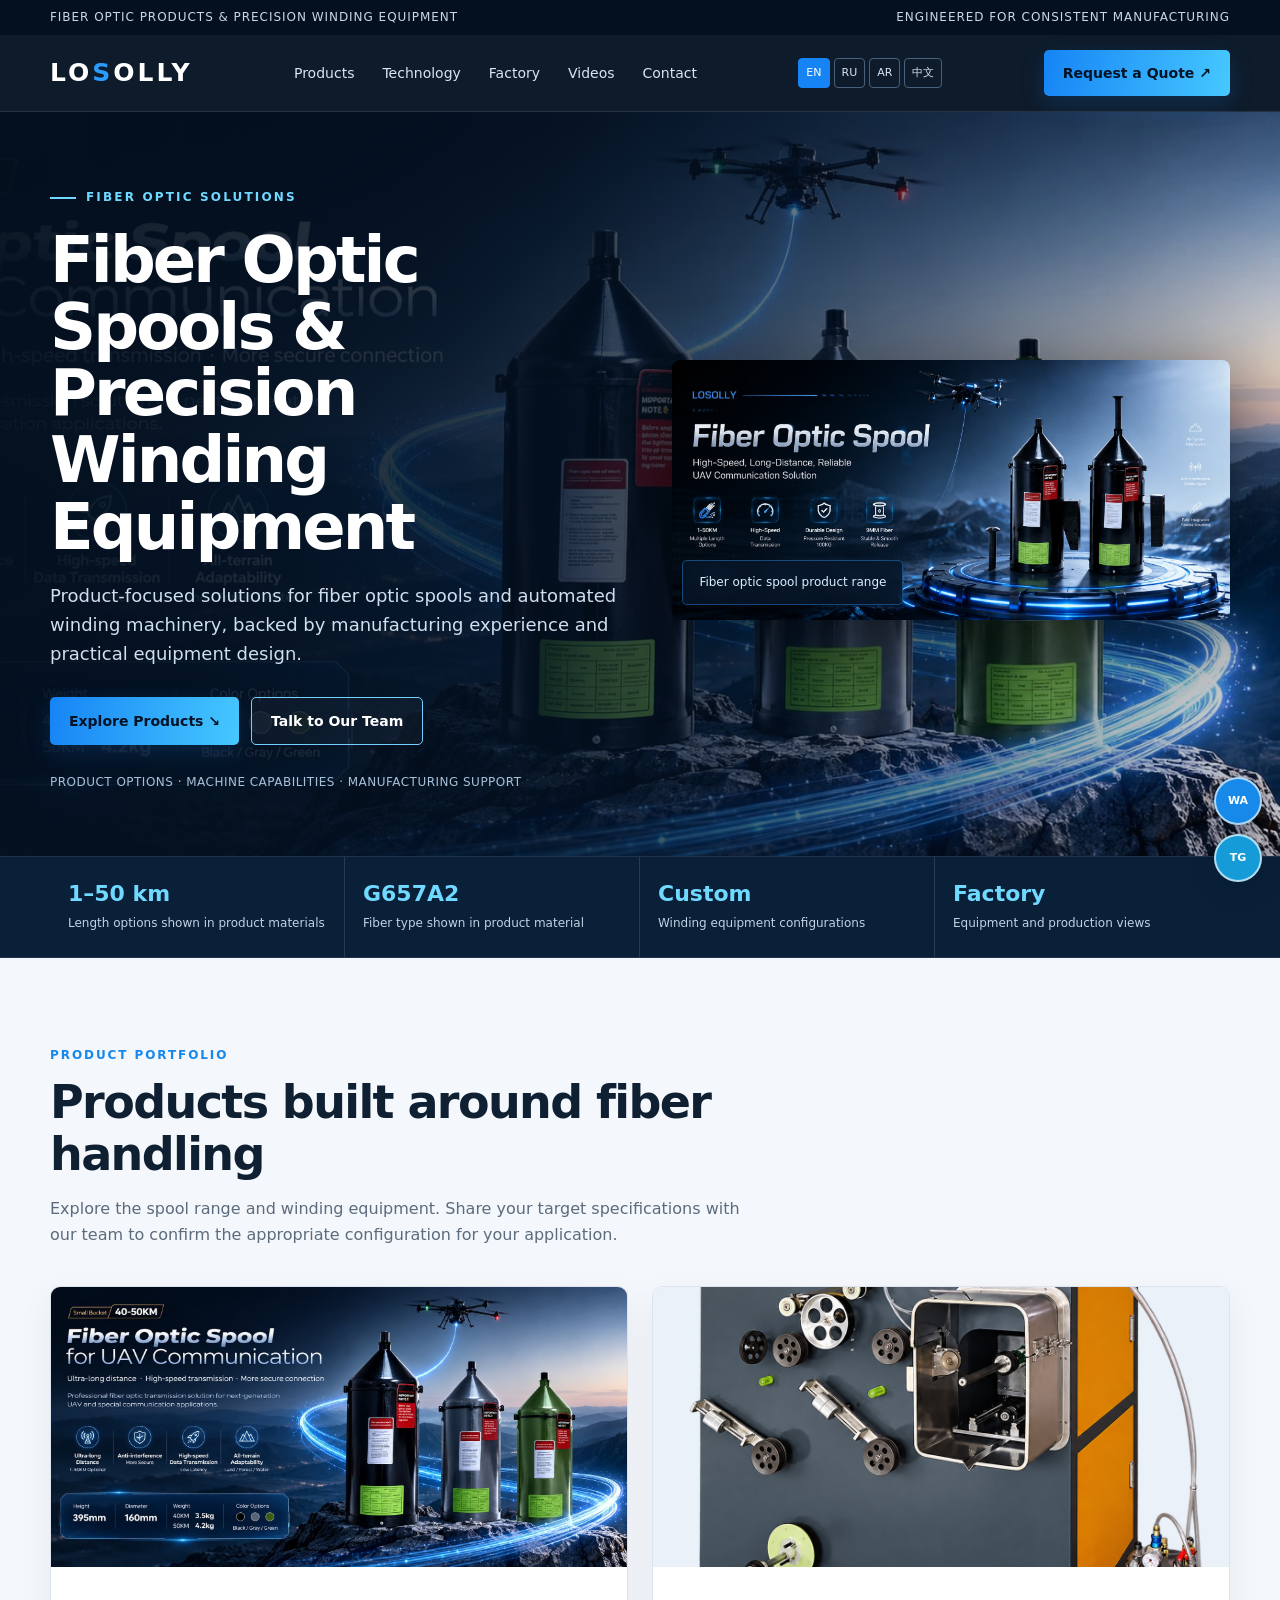
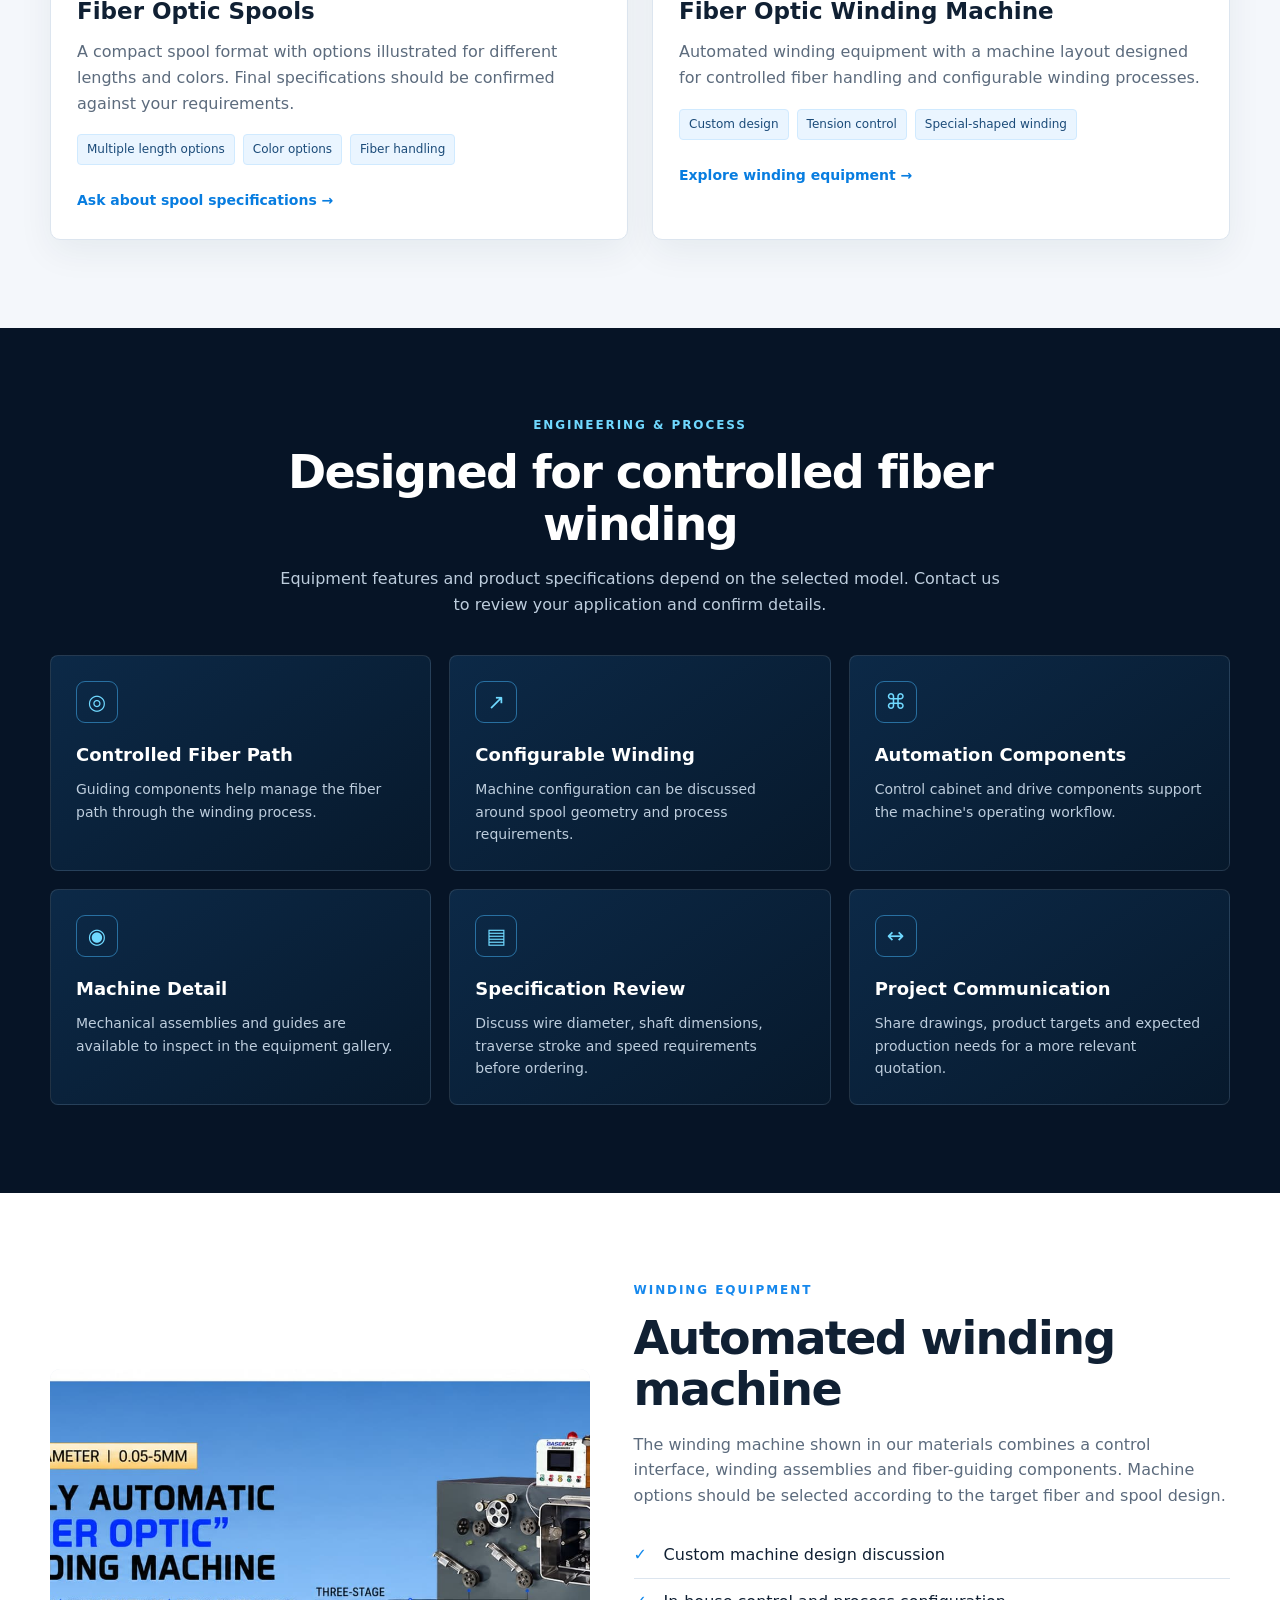
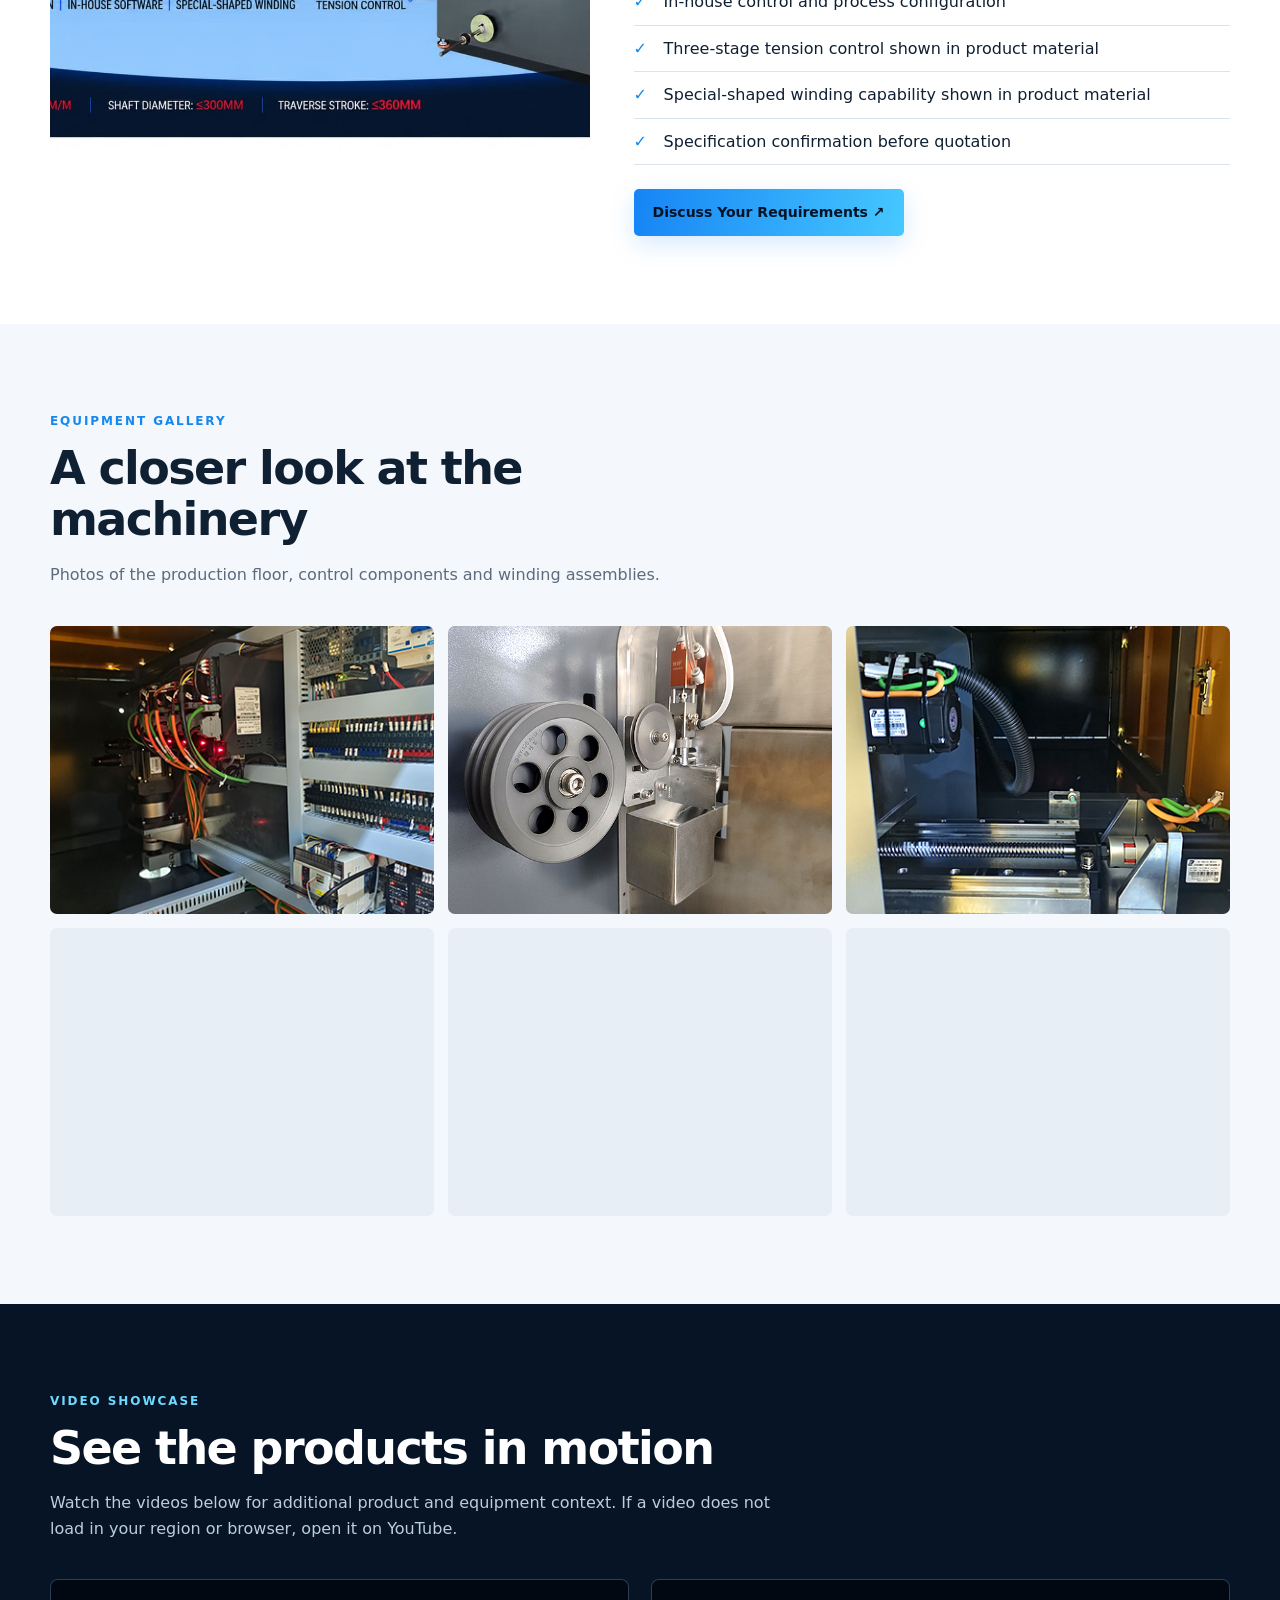
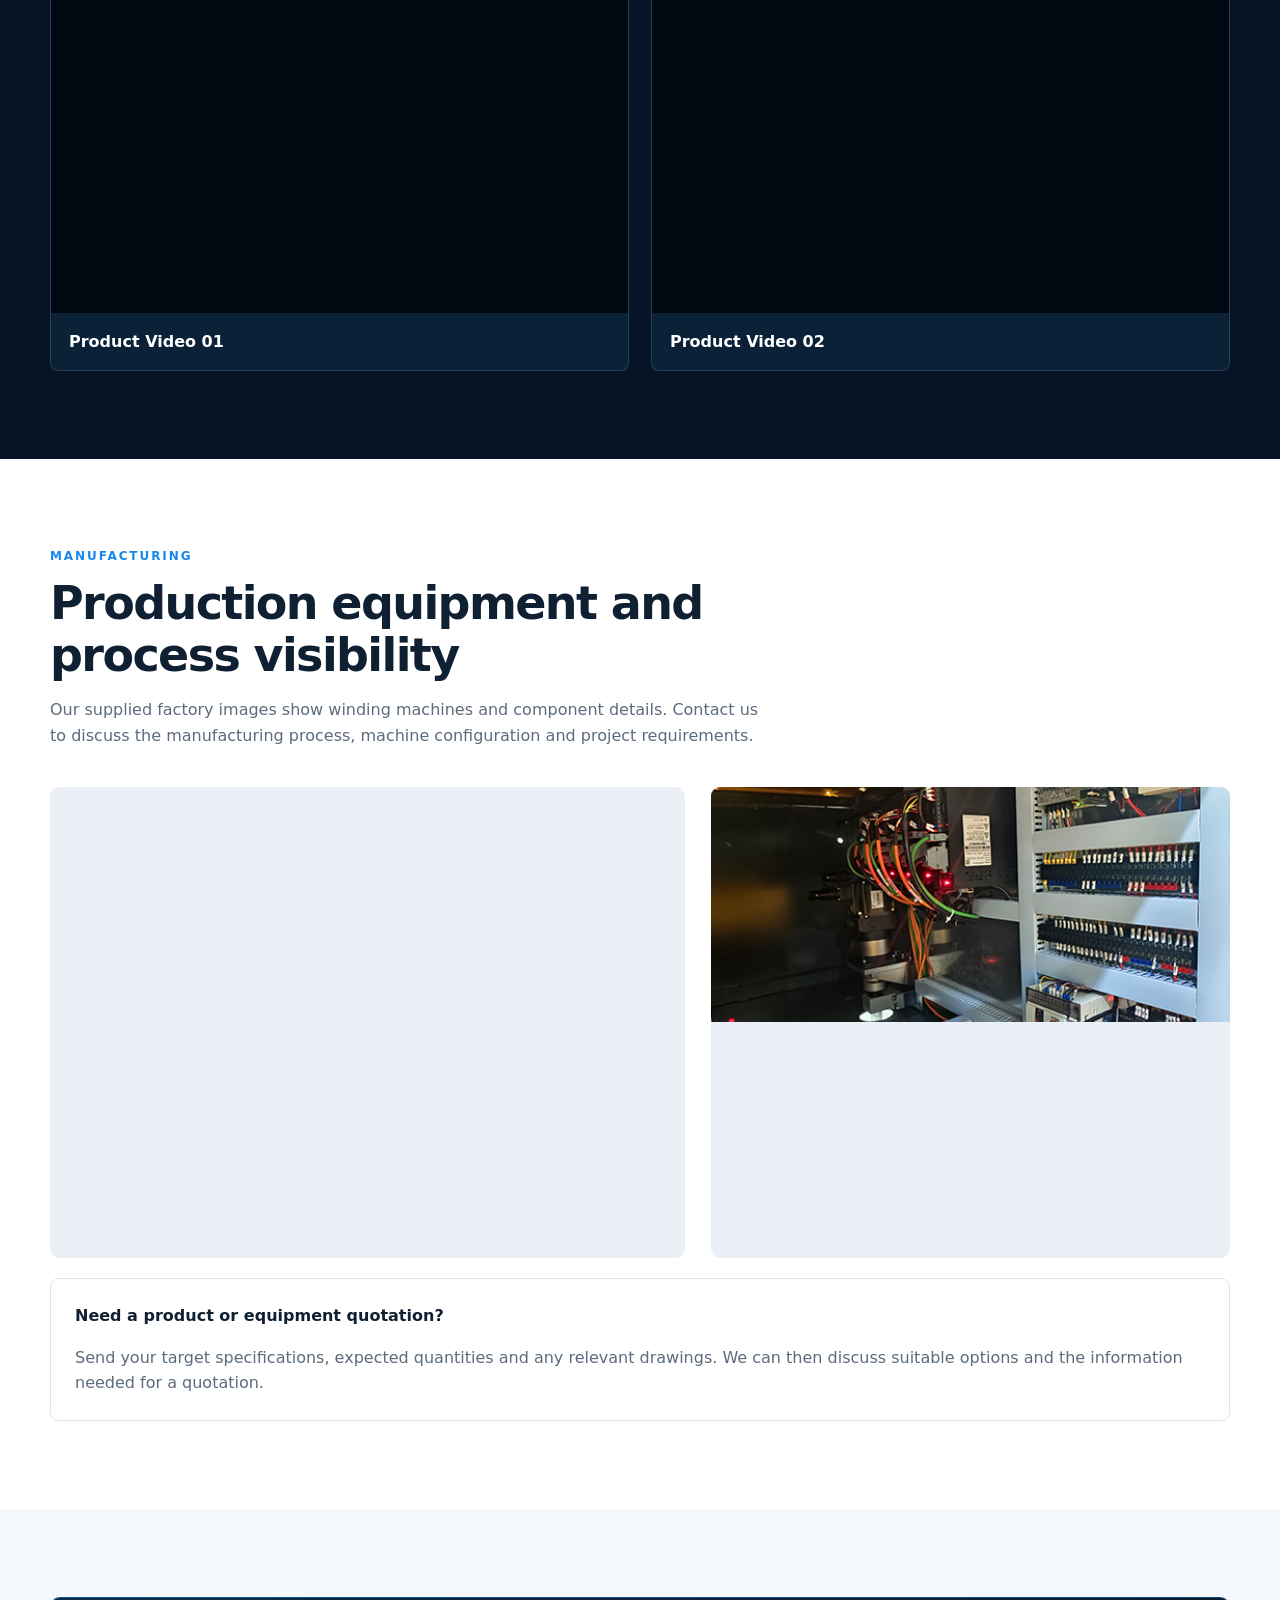
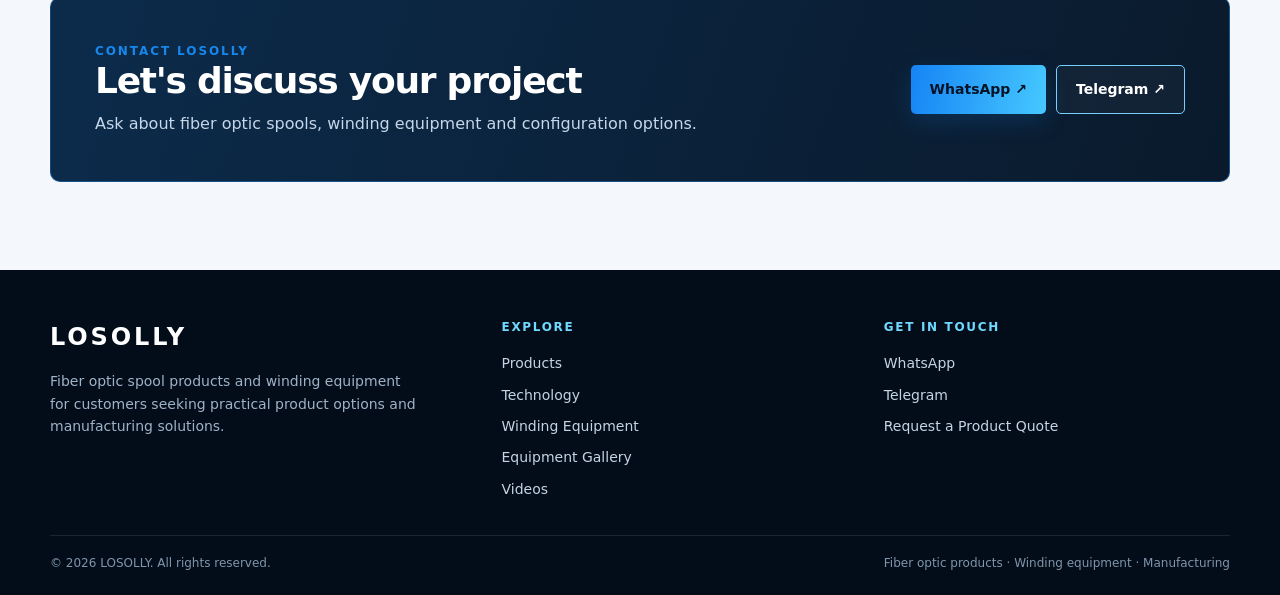
==== commit 483204fb: "Update index.html" ====
--- a/index.html
+++ b/index.html
@@ -1,174 +1,192 @@
-<!doctype html>
+<!DOCTYPE html>
 <html lang="en">
 <head>
-  <meta charset="utf-8">
-  <meta name="viewport" content="width=device-width, initial-scale=1">
+  <meta charset="UTF-8">
+  <meta name="viewport" content="width=device-width, initial-scale=1.0">
   <title>LOSOLLY | Fiber Optic Spools & Winding Equipment</title>
-  <meta name="description" content="LOSOLLY supplies fiber optic spools and automated fiber winding equipment, with product options, manufacturing capabilities and direct inquiry channels.">
-  <meta name="keywords" content="fiber optic spool, fiber optic reel, fiber winding machine, fiber optic winding equipment, optical fiber manufacturing equipment">
-  <meta name="theme-color" content="#061426">
-  <meta property="og:title" content="LOSOLLY | Fiber Optic Spools & Winding Equipment">
-  <meta property="og:description" content="Fiber optic spools, winding machinery and manufacturing capabilities. Contact LOSOLLY for product details and quotations.">
-  <meta property="og:type" content="website">
-  <link rel="preconnect" href="https://www.youtube-nocookie.com">
+  <meta name="description" content="LOSOLLY fiber optic spools and precision winding equipment.">
+
   <style>
-    :root{--navy:#061426;--navy2:#0a2039;--blue:#2b9cff;--cyan:#70d9ff;--ink:#102033;--muted:#5c6b7d;--paper:#f4f7fb;--line:#dce5ef;--white:#fff}
-    *{box-sizing:border-box}html{scroll-behavior:smooth}body{margin:0;font-family:Inter,ui-sans-serif,system-ui,-apple-system,BlinkMacSystemFont,"Segoe UI",Arial,sans-serif;color:var(--ink);background:#fff;line-height:1.6}
-    a{color:inherit;text-decoration:none}img{display:block;max-width:100%}.container{width:min(1180px,calc(100% - 40px));margin-inline:auto}
-    .topbar{background:#04101f;color:#c9d8e8;font-size:12px;letter-spacing:.08em;padding:8px 0}.topbar .container{display:flex;justify-content:space-between;gap:16px;flex-wrap:wrap}
-    header{position:sticky;top:0;z-index:20;background:rgba(5,18,34,.96);backdrop-filter:blur(14px);border-bottom:1px solid rgba(255,255,255,.1);color:white}
-    .nav{min-height:76px;display:flex;align-items:center;justify-content:space-between;gap:24px}.brand{font-size:25px;font-weight:850;letter-spacing:.12em;color:#fff}.brand span{color:var(--blue)}.navlinks{display:flex;gap:28px;align-items:center;font-size:14px;color:#d8e5f3}.navlinks a:hover{color:var(--cyan)}
-    .navcta,.btn{display:inline-flex;align-items:center;justify-content:center;border-radius:5px;padding:12px 19px;font-weight:750;font-size:14px;transition:.2s ease}.navcta,.btn-primary{background:linear-gradient(100deg,#1684f5,#46c8ff);color:#031326;box-shadow:0 8px 24px #1684f52c}.navcta:hover,.btn:hover{transform:translateY(-2px)}.btn-outline{border:1px solid #77cfff;color:white;background:#ffffff08}
-    .menu-btn{display:none;background:none;color:white;border:1px solid #47617c;border-radius:5px;padding:8px 12px;font-size:20px}
-    .hero{position:relative;isolation:isolate;overflow:hidden;background:radial-gradient(ellipse at 75% 25%,#174a7b 0,transparent 35%),linear-gradient(120deg,#04101f 0%,#092440 54%,#07172a 100%);color:white;padding:76px 0 64px}
-    .hero:before{content:"";position:absolute;inset:0;z-index:-1;background:linear-gradient(90deg,#04101ff5 0%,#04101fc9 43%,#04101f12 100%),url("hero-fiber-spools.jpg") center right/cover no-repeat;opacity:.9}
-    .hero-grid{display:grid;grid-template-columns:1.02fr .98fr;align-items:center;gap:42px;min-height:450px}.eyebrow{font-size:12px;font-weight:800;letter-spacing:.18em;text-transform:uppercase;color:var(--cyan);display:flex;align-items:center;gap:10px}.eyebrow:before{content:"";width:26px;height:2px;background:var(--cyan)}
-    h1{font-size:clamp(38px,5vw,66px);line-height:1.04;letter-spacing:-.045em;margin:20px 0 22px;max-width:700px}.hero p{font-size:18px;color:#d0dfef;max-width:600px;margin:0 0 28px}.hero-actions{display:flex;flex-wrap:wrap;gap:12px}.hero-note{font-size:12px;color:#a8c0d8;margin-top:28px;letter-spacing:.04em}
-    .hero-visual{position:relative}.hero-visual img{width:100%;max-height:450px;object-fit:contain;filter:drop-shadow(0 20px 36px #0008);border-radius:8px}.floating-label{position:absolute;bottom:15px;left:10px;padding:12px 16px;background:#061426d9;border:1px solid #2b9cff66;border-radius:5px;color:#d9efff;font-size:12px;backdrop-filter:blur(8px)}
-    .stats{background:#0a2039;color:white;border-top:1px solid #ffffff16;border-bottom:1px solid #ffffff16}.stats-grid{display:grid;grid-template-columns:repeat(4,1fr)}.stat{padding:23px 18px;border-right:1px solid #ffffff20}.stat:last-child{border:0}.stat strong{display:block;color:var(--cyan);font-size:22px;line-height:1.3}.stat span{font-size:12px;color:#c1d2e3}
-    section{scroll-margin-top:90px}.section{padding:88px 0}.section-soft{background:var(--paper)}.section-dark{background:#061426;color:white}.section-head{max-width:720px;margin-bottom:38px}.section-head.center{text-align:center;margin-inline:auto}.kicker{color:#1688ed;font-size:12px;font-weight:850;letter-spacing:.16em;text-transform:uppercase}.section-dark .kicker{color:var(--cyan)}h2{font-size:clamp(30px,4vw,46px);line-height:1.12;letter-spacing:-.035em;margin:12px 0 16px}.section-head p{margin:0;color:var(--muted);font-size:16px}.section-dark .section-head p{color:#bdcddd}
-    .product-grid{display:grid;grid-template-columns:1fr 1fr;gap:24px}.product-card{background:white;border:1px solid var(--line);border-radius:10px;overflow:hidden;box-shadow:0 12px 35px #112b4410}.product-card .product-img{height:280px;background:#eaf1f8;display:flex;align-items:center;justify-content:center;overflow:hidden}.product-card .product-img img{width:100%;height:100%;object-fit:cover;transition:transform .5s}.product-card:hover .product-img img{transform:scale(1.035)}.product-body{padding:26px}.product-body h3{margin:0 0 10px;font-size:23px}.product-body p{color:var(--muted);margin:0 0 18px}.tag-list{display:flex;flex-wrap:wrap;gap:8px;margin:16px 0 22px}.tag{font-size:12px;color:#1b4b79;background:#eaf5ff;border:1px solid #d0eaff;padding:5px 9px;border-radius:4px}.text-link{font-weight:800;color:#087de0;font-size:14px}
-    .feature-grid{display:grid;grid-template-columns:repeat(3,1fr);gap:18px}.feature{border:1px solid #ffffff1c;background:linear-gradient(145deg,#0c2947,#07192c);padding:25px;border-radius:8px}.feature-icon{width:42px;height:42px;border:1px solid #46baff80;border-radius:9px;display:grid;place-items:center;color:var(--cyan);font-size:21px;margin-bottom:18px}.feature h3{margin:0 0 8px;font-size:18px}.feature p{margin:0;color:#bdcddd;font-size:14px}
-    .machine-grid{display:grid;grid-template-columns:.95fr 1.05fr;gap:44px;align-items:center}.machine-photo{background:#eaf0f6;border-radius:10px;overflow:hidden}.machine-photo img{width:100%;height:100%;min-height:380px;object-fit:cover}.machine-copy p{color:var(--muted)}.check-list{padding:0;list-style:none;margin:24px 0}.check-list li{padding:10px 0 10px 30px;position:relative;border-bottom:1px solid var(--line)}.check-list li:before{content:"✓";position:absolute;left:0;color:#1289ec;font-weight:900}
-    .gallery{display:grid;grid-template-columns:repeat(3,1fr);gap:14px}.gallery-item{border-radius:7px;overflow:hidden;background:#e8eef5;aspect-ratio:4/3}.gallery-item img{width:100%;height:100%;object-fit:cover;transition:transform .4s}.gallery-item:hover img{transform:scale(1.05)}
-    .video-grid{display:grid;grid-template-columns:1fr 1fr;gap:22px}.video{overflow:hidden;border:1px solid #ffffff20;border-radius:8px;background:#0b2138}.video-frame{aspect-ratio:16/9;background:#020812}.video-frame iframe{width:100%;height:100%;border:0}.video h3{padding:16px 18px;margin:0;font-size:16px}
-    .factory-grid{display:grid;grid-template-columns:1.1fr .9fr;gap:26px;align-items:stretch}.factory-main,.factory-side{border-radius:9px;overflow:hidden;background:#eaf0f6}.factory-main img{height:100%;min-height:330px;width:100%;object-fit:cover}.factory-side{display:flex;flex-direction:column}.factory-side img{width:100%;height:50%;min-height:160px;object-fit:cover}.factory-copy{padding:24px;background:white;border:1px solid var(--line);border-radius:9px;margin-top:20px}.factory-copy p{color:var(--muted);margin-bottom:0}
-    .cta-band{padding:44px;background:linear-gradient(110deg,#0c2b4b,#0a1a2c);border:1px solid #2b9cff5c;border-radius:10px;color:white;display:flex;align-items:center;justify-content:space-between;gap:25px}.cta-band h2{font-size:clamp(26px,3vw,36px);margin:0 0 10px}.cta-band p{margin:0;color:#c5d7e9}.cta-actions{display:flex;flex-wrap:wrap;gap:10px;flex-shrink:0}
-    footer{background:#030d19;color:#c5d4e4;padding:48px 0 22px}.footer-grid{display:grid;grid-template-columns:1.2fr 1fr 1fr;gap:36px}.footer-brand{font-size:24px;font-weight:850;letter-spacing:.12em;color:white}.footer-grid p{color:#9fb2c7;font-size:14px;max-width:370px}.footer-title{font-size:12px;letter-spacing:.14em;text-transform:uppercase;color:#70d9ff;font-weight:800;margin-bottom:15px}.footer-links{display:grid;gap:9px;font-size:14px}.footer-links a:hover{color:white}.copyright{border-top:1px solid #ffffff18;margin-top:35px;padding-top:18px;font-size:12px;color:#8095ab;display:flex;justify-content:space-between;gap:16px;flex-wrap:wrap}
-    .float-contact{position:fixed;right:18px;bottom:18px;z-index:15;display:flex;flex-direction:column;gap:9px}.float-contact a{width:64px;height:64px;border-radius:50%;display:grid;place-items:center;background:#1689e9;color:white;font-size:11px;font-weight:900;box-shadow:0 8px 25px #00172e55;border:2px solid #ffffffaa}.float-contact a.telegram{background:#159bd7}
-    @media(max-width:850px){.navlinks{display:none;position:absolute;top:76px;left:0;right:0;padding:20px;background:#061426;flex-direction:column;align-items:stretch;gap:0}.navlinks.open{display:flex}.navlinks a{padding:12px 8px;border-bottom:1px solid #ffffff15}.navcta{display:none}.menu-btn{display:block}.hero{padding:54px 0 40px}.hero-grid{grid-template-columns:1fr;gap:24px}.hero:before{background:linear-gradient(90deg,#04101feF,#04101fbb),url("hero-fiber-spools.jpg") center/cover}.hero-visual img{max-height:330px}.stats-grid{grid-template-columns:repeat(2,1fr)}.stat:nth-child(2){border-right:0}.stat:nth-child(-n+2){border-bottom:1px solid #ffffff20}.product-grid,.machine-grid,.factory-grid{grid-template-columns:1fr}.feature-grid{grid-template-columns:1fr 1fr}.machine-photo img{min-height:260px}.gallery{grid-template-columns:repeat(2,1fr)}.cta-band{align-items:flex-start;flex-direction:column}.footer-grid{grid-template-columns:1fr 1fr}.footer-grid>div:first-child{grid-column:1/-1}}
-    @media(max-width:540px){.container{width:min(100% - 28px,1180px)}.topbar .container{font-size:10px}.brand{font-size:21px}.hero h1{font-size:39px}.hero p{font-size:16px}.section{padding:62px 0}.stats-grid{grid-template-columns:1fr 1fr}.stat{padding:17px 12px}.stat strong{font-size:19px}.product-card .product-img{height:220px}.product-body{padding:20px}.feature-grid,.video-grid{grid-template-columns:1fr}.gallery{gap:8px}.gallery-item{aspect-ratio:1/1}.footer-grid{grid-template-columns:1fr}.footer-grid>div:first-child{grid-column:auto}.cta-band{padding:28px 22px}.float-contact{right:12px;bottom:12px}.float-contact a{width:44px;height:44px}}
+    body {
+      margin: 0;
+      font-family: Arial, sans-serif;
+      background: #07111f;
+      color: #ffffff;
+      display: flex;
+      align-items: center;
+      justify-content: center;
+      min-height: 100vh;
+      text-align: center;
+    }
+
+    .loading {
+      font-size: 18px;
+      opacity: 0.8;
+    }
   </style>
 </head>
+
 <body>
-  <div class="topbar"><div class="container"><span>FIBER OPTIC PRODUCTS & PRECISION WINDING EQUIPMENT</span><span>ENGINEERED FOR CONSISTENT MANUFACTURING</span></div></div>
-  <header>
-    <div class="container nav">
-      <a class="brand" href="#home" aria-label="LOSOLLY home">LO<span>S</span>OLLY</a>
-      <nav class="navlinks" id="navlinks" aria-label="Main navigation">
-        <a href="#products">Products</a><a href="#technology">Technology</a><a href="#factory">Factory</a><a href="#videos">Videos</a><a href="#contact">Contact</a>
-      </nav>
-      <a class="navcta" href="#contact">Request a Quote ↗</a>
-      <button class="menu-btn" id="menuBtn" aria-label="Toggle menu" aria-expanded="false">☰</button>
-    </div>
-  </header>
-  <main>
-    <section class="hero" id="home">
-      <div class="container hero-grid">
-        <div>
-          <div class="eyebrow">Fiber Optic Solutions</div>
-          <h1>Fiber Optic Spools &amp; Precision Winding Equipment</h1>
-          <p>Product-focused solutions for fiber optic spools and automated winding machinery, backed by manufacturing experience and practical equipment design.</p>
-          <div class="hero-actions"><a class="btn btn-primary" href="#products">Explore Products ↘</a><a class="btn btn-outline" href="#contact">Talk to Our Team</a></div>
-          <div class="hero-note">PRODUCT OPTIONS · MACHINE CAPABILITIES · MANUFACTURING SUPPORT</div>
-        </div>
-        <div class="hero-visual">
-          <img src="fiber-spool-banner.jpg" alt="LOSOLLY fiber optic spools product presentation" onerror="this.onerror=null;this.src='hero-fiber-spools.jpg'">
-          <div class="floating-label">Fiber optic spool product range</div>
-        </div>
-      </div>
-    </section>
-    <div class="stats"><div class="container stats-grid">
-      <div class="stat"><strong>1–50 km</strong><span>Length options shown in product materials</span></div>
-      <div class="stat"><strong>G657A2</strong><span>Fiber type shown in product material</span></div>
-      <div class="stat"><strong>Custom</strong><span>Winding equipment configurations</span></div>
-      <div class="stat"><strong>Factory</strong><span>Equipment and production views</span></div>
-    </div></div>
-    <section class="section section-soft" id="products">
-      <div class="container">
-        <div class="section-head"><div class="kicker">Product Portfolio</div><h2>Products built around fiber handling</h2><p>Explore the spool range and winding equipment. Share your target specifications with our team to confirm the appropriate configuration for your application.</p></div>
-        <div class="product-grid">
-          <article class="product-card">
-            <div class="product-img"><img src="hero-fiber-spools.jpg" alt="Fiber optic spool range in black, gray and green" loading="lazy"></div>
-            <div class="product-body"><h3>Fiber Optic Spools</h3><p>A compact spool format with options illustrated for different lengths and colors. Final specifications should be confirmed against your requirements.</p><div class="tag-list"><span class="tag">Multiple length options</span><span class="tag">Color options</span><span class="tag">Fiber handling</span></div><a class="text-link" href="#contact">Ask about spool specifications →</a></div>
-          </article>
-          <article class="product-card">
-            <div class="product-img"><img src="winding-machine-product.png" alt="Automated fiber optic winding machine" loading="lazy"></div>
-            <div class="product-body"><h3>Fiber Optic Winding Machine</h3><p>Automated winding equipment with a machine layout designed for controlled fiber handling and configurable winding processes.</p><div class="tag-list"><span class="tag">Custom design</span><span class="tag">Tension control</span><span class="tag">Special-shaped winding</span></div><a class="text-link" href="#machine">Explore winding equipment →</a></div>
-          </article>
-        </div>
-      </div>
-    </section>
-    <section class="section section-dark" id="technology">
-      <div class="container">
-        <div class="section-head center"><div class="kicker">Engineering &amp; Process</div><h2>Designed for controlled fiber winding</h2><p>Equipment features and product specifications depend on the selected model. Contact us to review your application and confirm details.</p></div>
-        <div class="feature-grid">
-          <div class="feature"><div class="feature-icon">◎</div><h3>Controlled Fiber Path</h3><p>Guiding components help manage the fiber path through the winding process.</p></div>
-          <div class="feature"><div class="feature-icon">↗</div><h3>Configurable Winding</h3><p>Machine configuration can be discussed around spool geometry and process requirements.</p></div>
-          <div class="feature"><div class="feature-icon">⌘</div><h3>Automation Components</h3><p>Control cabinet and drive components support the machine's operating workflow.</p></div>
-          <div class="feature"><div class="feature-icon">◉</div><h3>Machine Detail</h3><p>Mechanical assemblies and guides are available to inspect in the equipment gallery.</p></div>
-          <div class="feature"><div class="feature-icon">▤</div><h3>Specification Review</h3><p>Discuss wire diameter, shaft dimensions, traverse stroke and speed requirements before ordering.</p></div>
-          <div class="feature"><div class="feature-icon">↔</div><h3>Project Communication</h3><p>Share drawings, product targets and expected production needs for a more relevant quotation.</p></div>
-        </div>
-      </div>
-    </section>
-    <section class="section" id="machine">
-      <div class="container machine-grid">
-        <div class="machine-photo"><img src="winding-machine-banner.jpg" alt="Fully automatic fiber optic winding machine banner" loading="lazy"></div>
-        <div class="machine-copy"><div class="kicker">Winding Equipment</div><h2>Automated winding machine</h2><p>The winding machine shown in our materials combines a control interface, winding assemblies and fiber-guiding components. Machine options should be selected according to the target fiber and spool design.</p>
-          <ul class="check-list"><li>Custom machine design discussion</li><li>In-house control and process configuration</li><li>Three-stage tension control shown in product material</li><li>Special-shaped winding capability shown in product material</li><li>Specification confirmation before quotation</li></ul>
-          <a class="btn btn-primary" href="#contact">Discuss Your Requirements ↗</a>
-        </div>
-      </div>
-    </section>
-    <section class="section section-soft" id="gallery">
-      <div class="container">
-        <div class="section-head"><div class="kicker">Equipment Gallery</div><h2>A closer look at the machinery</h2><p>Photos of the production floor, control components and winding assemblies.</p></div>
-        <div class="gallery">
-          <a class="gallery-item" href="machine-control-interior.png" target="_blank" rel="noopener"><img src="machine-control-interior.png" alt="Machine control and electrical components" loading="lazy"></a>
-          <a class="gallery-item" href="winding-wheel-detail.png" target="_blank" rel="noopener"><img src="winding-wheel-detail.png" alt="Winding wheel detail" loading="lazy"></a>
-          <a class="gallery-item" href="machine-drive-detail.png" target="_blank" rel="noopener"><img src="machine-drive-detail.png" alt="Machine drive and motor detail" loading="lazy"></a>
-          <a class="gallery-item" href="tension-mechanism-detail.png" target="_blank" rel="noopener"><img src="tension-mechanism-detail.png" alt="Fiber tension mechanism detail" loading="lazy"></a>
-          <a class="gallery-item" href="fiber-guide-detail.png" target="_blank" rel="noopener"><img src="fiber-guide-detail.png" alt="Fiber guide and winding components" loading="lazy"></a>
-          <a class="gallery-item" href="spindle-detail.png" target="_blank" rel="noopener"><img src="spindle-detail.png" alt="Machine spindle detail" loading="lazy"></a>
-        </div>
-      </div>
-    </section>
-    <section class="section section-dark" id="videos">
-      <div class="container">
-        <div class="section-head"><div class="kicker">Video Showcase</div><h2>See the products in motion</h2><p>Watch the videos below for additional product and equipment context. If a video does not load in your region or browser, open it on YouTube.</p></div>
-        <div class="video-grid">
-          <article class="video"><div class="video-frame"><iframe src="https://www.youtube-nocookie.com/embed/y49PrBXT7HY" title="LOSOLLY product video 1" loading="lazy" allow="accelerometer; autoplay; clipboard-write; encrypted-media; gyroscope; picture-in-picture; web-share" referrerpolicy="strict-origin-when-cross-origin" allowfullscreen></iframe></div><h3>Product Video 01</h3></article>
-          <article class="video"><div class="video-frame"><iframe src="https://www.youtube-nocookie.com/embed/IakJ64riLvg" title="LOSOLLY product video 2" loading="lazy" allow="accelerometer; autoplay; clipboard-write; encrypted-media; gyroscope; picture-in-picture; web-share" referrerpolicy="strict-origin-when-cross-origin" allowfullscreen></iframe></div><h3>Product Video 02</h3></article>
-        </div>
-      </div>
-    </section>
-    <section class="section" id="factory">
-      <div class="container">
-        <div class="section-head"><div class="kicker">Manufacturing</div><h2>Production equipment and process visibility</h2><p>Our supplied factory images show winding machines and component details. Contact us to discuss the manufacturing process, machine configuration and project requirements.</p></div>
-        <div class="factory-grid">
-          <div class="factory-main"><img src="factory-floor.jpg" alt="Production floor with multiple winding machines" loading="lazy"></div>
-          <div class="factory-side"><img src="machine-control-interior.png" alt="Electrical control components" loading="lazy"><img src="tension-mechanism-detail.png" alt="Winding machine mechanical detail" loading="lazy"></div>
-        </div>
-        <div class="factory-copy"><strong>Need a product or equipment quotation?</strong><p>Send your target specifications, expected quantities and any relevant drawings. We can then discuss suitable options and the information needed for a quotation.</p></div>
-      </div>
-    </section>
-    <section class="section section-soft" id="contact">
-      <div class="container">
-        <div class="cta-band">
-          <div><div class="kicker">Contact LOSOLLY</div><h2>Let's discuss your project</h2><p>Ask about fiber optic spools, winding equipment and configuration options.</p></div>
-          <div class="cta-actions"><a class="btn btn-primary" href="https://wa.me/message/F22QPVE2LZV4O1" target="_blank" rel="noopener">WhatsApp ↗</a><a class="btn btn-outline" href="https://t.me/Losolly?text=Get%20a%20Product%20Quote" target="_blank" rel="noopener">Telegram ↗</a></div>
-        </div>
-      </div>
-    </section>
-  </main>
-  <footer>
-    <div class="container">
-      <div class="footer-grid">
-        <div><a class="footer-brand" href="#home">LOSOLLY</a><p>Fiber optic spool products and winding equipment for customers seeking practical product options and manufacturing solutions.</p></div>
-        <div><div class="footer-title">Explore</div><div class="footer-links"><a href="#products">Products</a><a href="#technology">Technology</a><a href="#machine">Winding Equipment</a><a href="#gallery">Equipment Gallery</a><a href="#videos">Videos</a></div></div>
-        <div><div class="footer-title">Get in touch</div><div class="footer-links"><a href="https://wa.me/message/F22QPVE2LZV4O1" target="_blank" rel="noopener">WhatsApp</a><a href="https://t.me/Losolly?text=Get%20a%20Product%20Quote" target="_blank" rel="noopener">Telegram</a><a href="#contact">Request a Product Quote</a></div></div>
-      </div>
-      <div class="copyright"><span>© <span id="year"></span> LOSOLLY. All rights reserved.</span><span>Fiber optic products · Winding equipment · Manufacturing</span></div>
-    </div>
-  </footer>
-  <div class="float-contact" aria-label="Quick contact"><a style="background:#25D366"  href="https://wa.me/message/F22QPVE2LZV4O1" target="_blank" rel="noopener" aria-label="WhatsApp">WA</a><a class="telegram" href="https://t.me/Losolly?text=Get%20a%20Product%20Quote" target="_blank" rel="noopener" aria-label="Telegram">TG</a></div>
+
+  <div class="loading">
+    Loading LOSOLLY...
+  </div>
+
   <script>
-    const menuBtn=document.getElementById('menuBtn');
-    const navlinks=document.getElementById('navlinks');
-    menuBtn.addEventListener('click',()=>{const open=navlinks.classList.toggle('open');menuBtn.setAttribute('aria-expanded',String(open));menuBtn.textContent=open?'✕':'☰';});
-    navlinks.querySelectorAll('a').forEach(a=>a.addEventListener('click',()=>{navlinks.classList.remove('open');menuBtn.setAttribute('aria-expanded','false');menuBtn.textContent='☰';}));
-    document.getElementById('year').textContent=new Date().getFullYear();
+    /*
+      LOSOLLY automatic language detection
+
+      Priority:
+      1. Country/IP
+      2. Browser language
+      3. English fallback
+    */
+
+    async function detectLanguage() {
+
+      let country = "";
+      let browserLanguage = (
+        navigator.language ||
+        navigator.userLanguage ||
+        "en"
+      ).toLowerCase();
+
+      /*
+        Cloudflare provides the visitor country through
+        /cdn-cgi/trace when the website is served through Cloudflare.
+      */
+      try {
+        const response = await fetch("/cdn-cgi/trace", {
+          cache: "no-store"
+        });
+
+        const text = await response.text();
+
+        const match = text.match(/(?:^|\n)loc=([A-Z]{2})(?:\n|$)/);
+
+        if (match) {
+          country = match[1].toUpperCase();
+        }
+      } catch (error) {
+        console.log("Country detection unavailable.");
+      }
+
+
+      /*
+        ==========================================
+        1. Country-based language
+        ==========================================
+      */
+
+      // Russia
+      if (country === "RU") {
+        return "/ru/";
+      }
+
+      // China
+      if (country === "CN") {
+        return "/zh/";
+      }
+
+      /*
+        Arabic-speaking countries
+      */
+      const arabicCountries = [
+        "SA", // Saudi Arabia
+        "AE", // UAE
+        "QA", // Qatar
+        "KW", // Kuwait
+        "BH", // Bahrain
+        "OM", // Oman
+        "JO", // Jordan
+        "LB", // Lebanon
+        "IQ", // Iraq
+        "EG", // Egypt
+        "DZ", // Algeria
+        "MA", // Morocco
+        "TN", // Tunisia
+        "LY", // Libya
+        "YE", // Yemen
+        "SY", // Syria
+        "PS", // Palestine
+        "SD", // Sudan
+        "MR", // Mauritania
+        "SO", // Somalia
+        "DJ", // Djibouti
+        "KM", // Comoros
+      ];
+
+      if (arabicCountries.includes(country)) {
+        return "/ar/";
+      }
+
+
+      /*
+        ==========================================
+        2. Central Asia
+        ==========================================
+      */
+
+      const centralAsiaCountries = [
+        "KZ", // Kazakhstan
+        "UZ", // Uzbekistan
+        "KG", // Kyrgyzstan
+        "TJ", // Tajikistan
+        "TM"  // Turkmenistan
+      ];
+
+      if (centralAsiaCountries.includes(country)) {
+
+        // Russian browser -> Russian
+        if (browserLanguage.startsWith("ru")) {
+          return "/ru/";
+        }
+
+        // Otherwise English
+        return "/en/";
+      }
+
+
+      /*
+        ==========================================
+        3. Browser language
+        ==========================================
+      */
+
+      if (browserLanguage.startsWith("ru")) {
+        return "/ru/";
+      }
+
+      if (browserLanguage.startsWith("ar")) {
+        return "/ar/";
+      }
+
+      if (browserLanguage.startsWith("zh")) {
+        return "/zh/";
+      }
+
+      if (browserLanguage.startsWith("en")) {
+        return "/en/";
+      }
+
+
+      /*
+        ==========================================
+        4. Default
+        ==========================================
+      */
+
+      return "/en/";
+    }
+
+
+    /*
+      Start detection
+    */
+    detectLanguage().then(function(language) {
+      window.location.replace(language);
+    });
   </script>
+
 </body>
 </html>
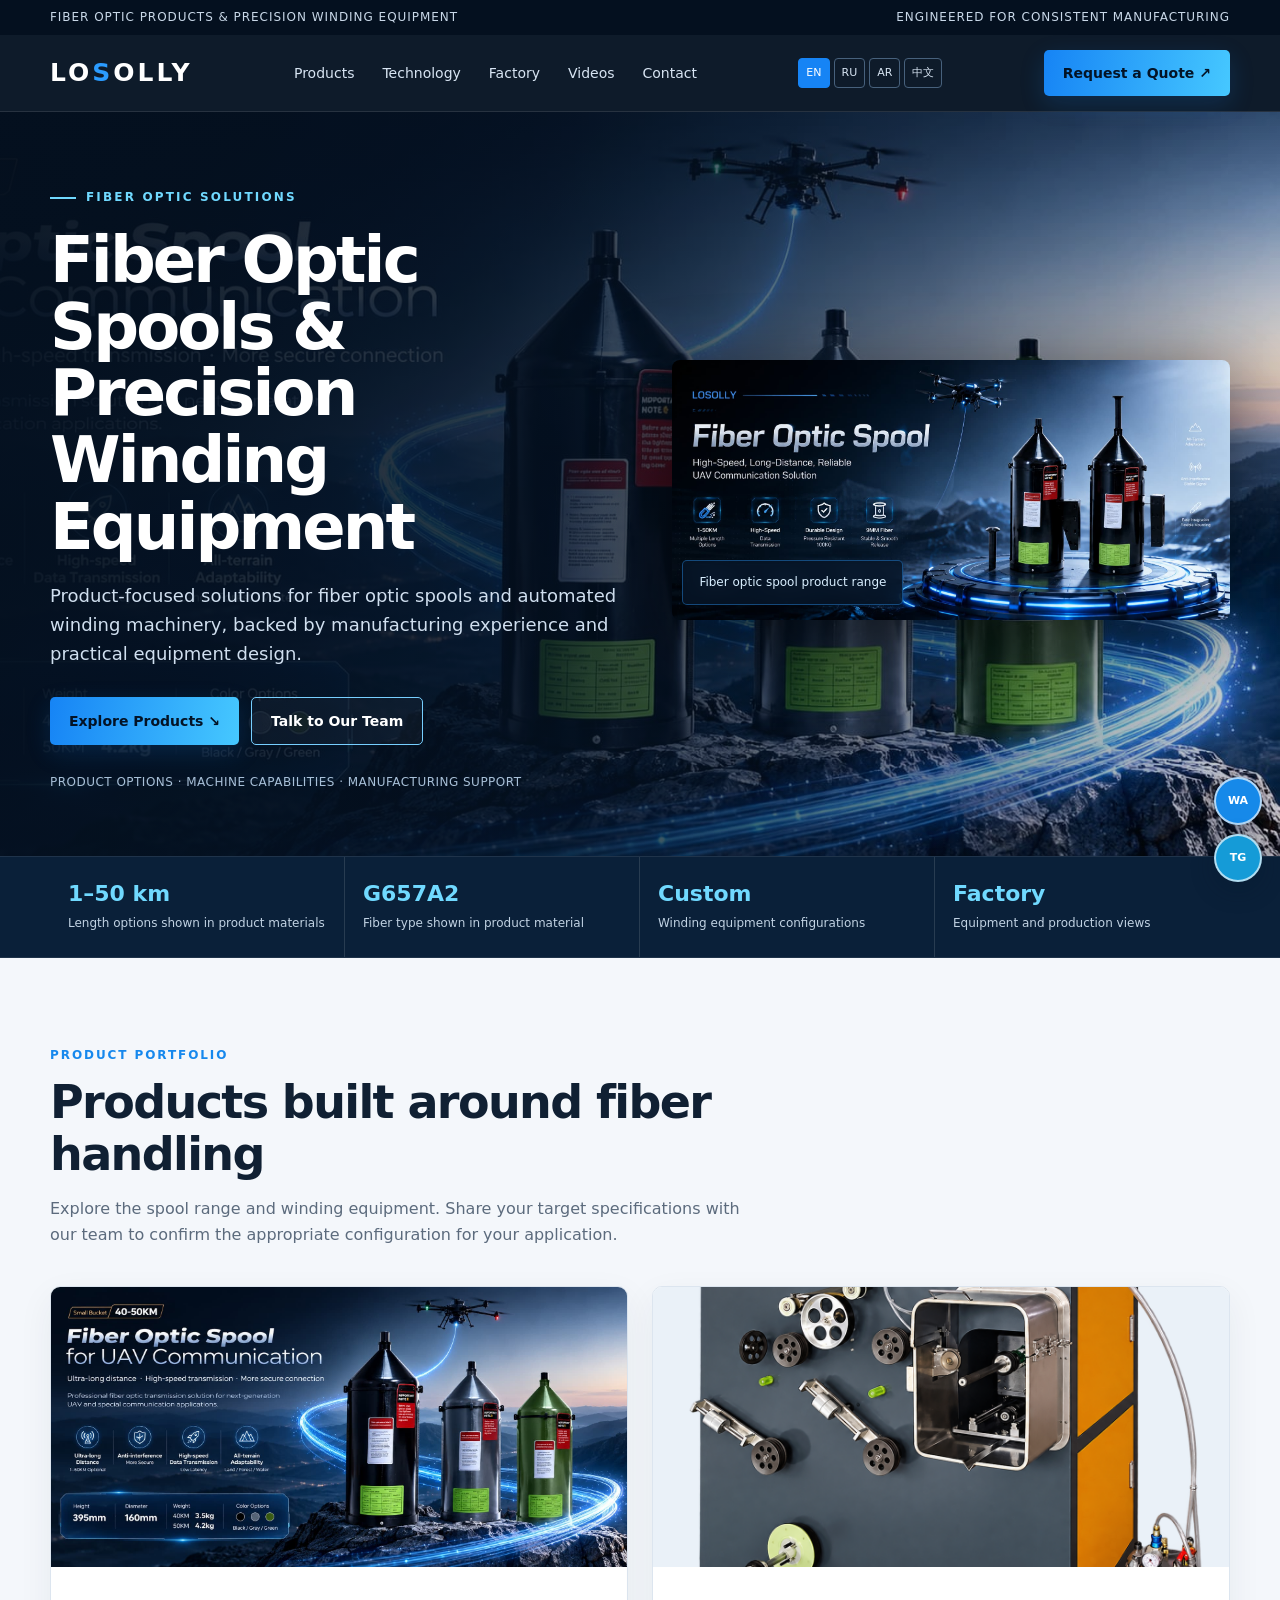
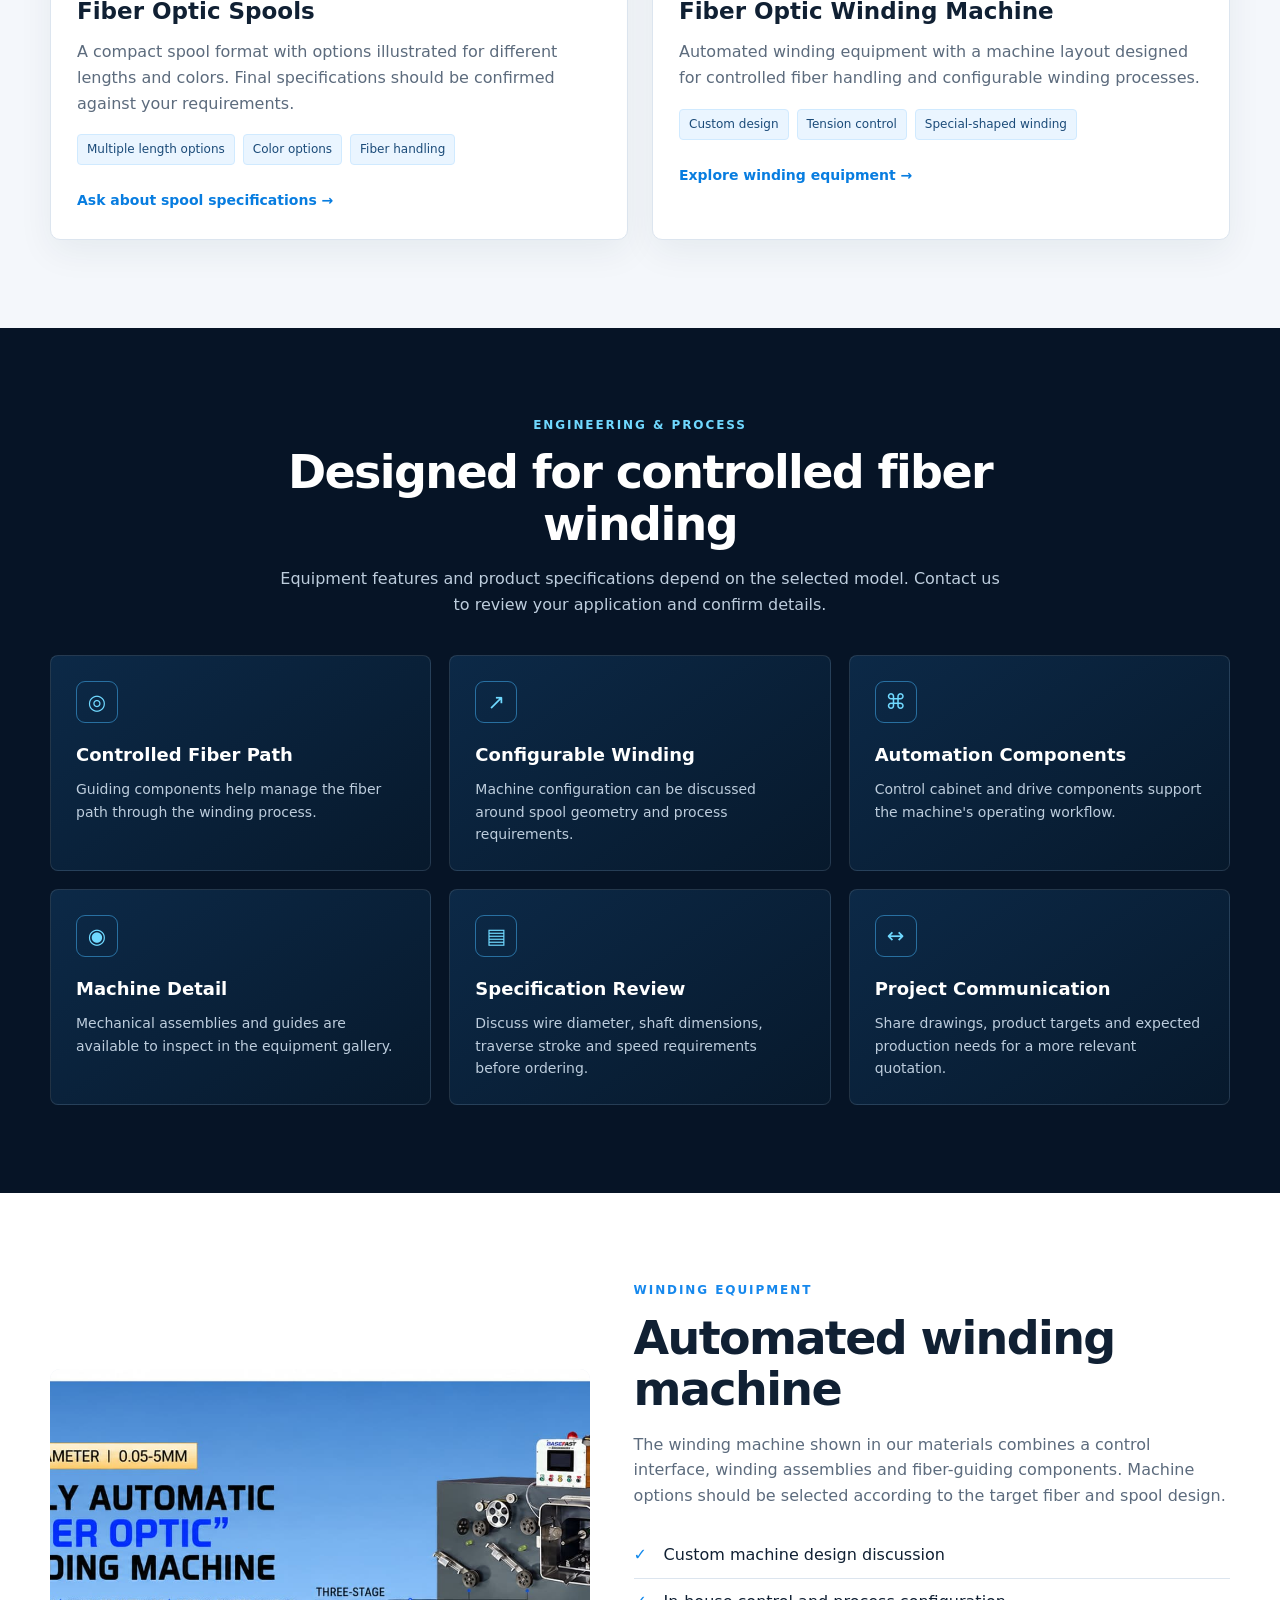
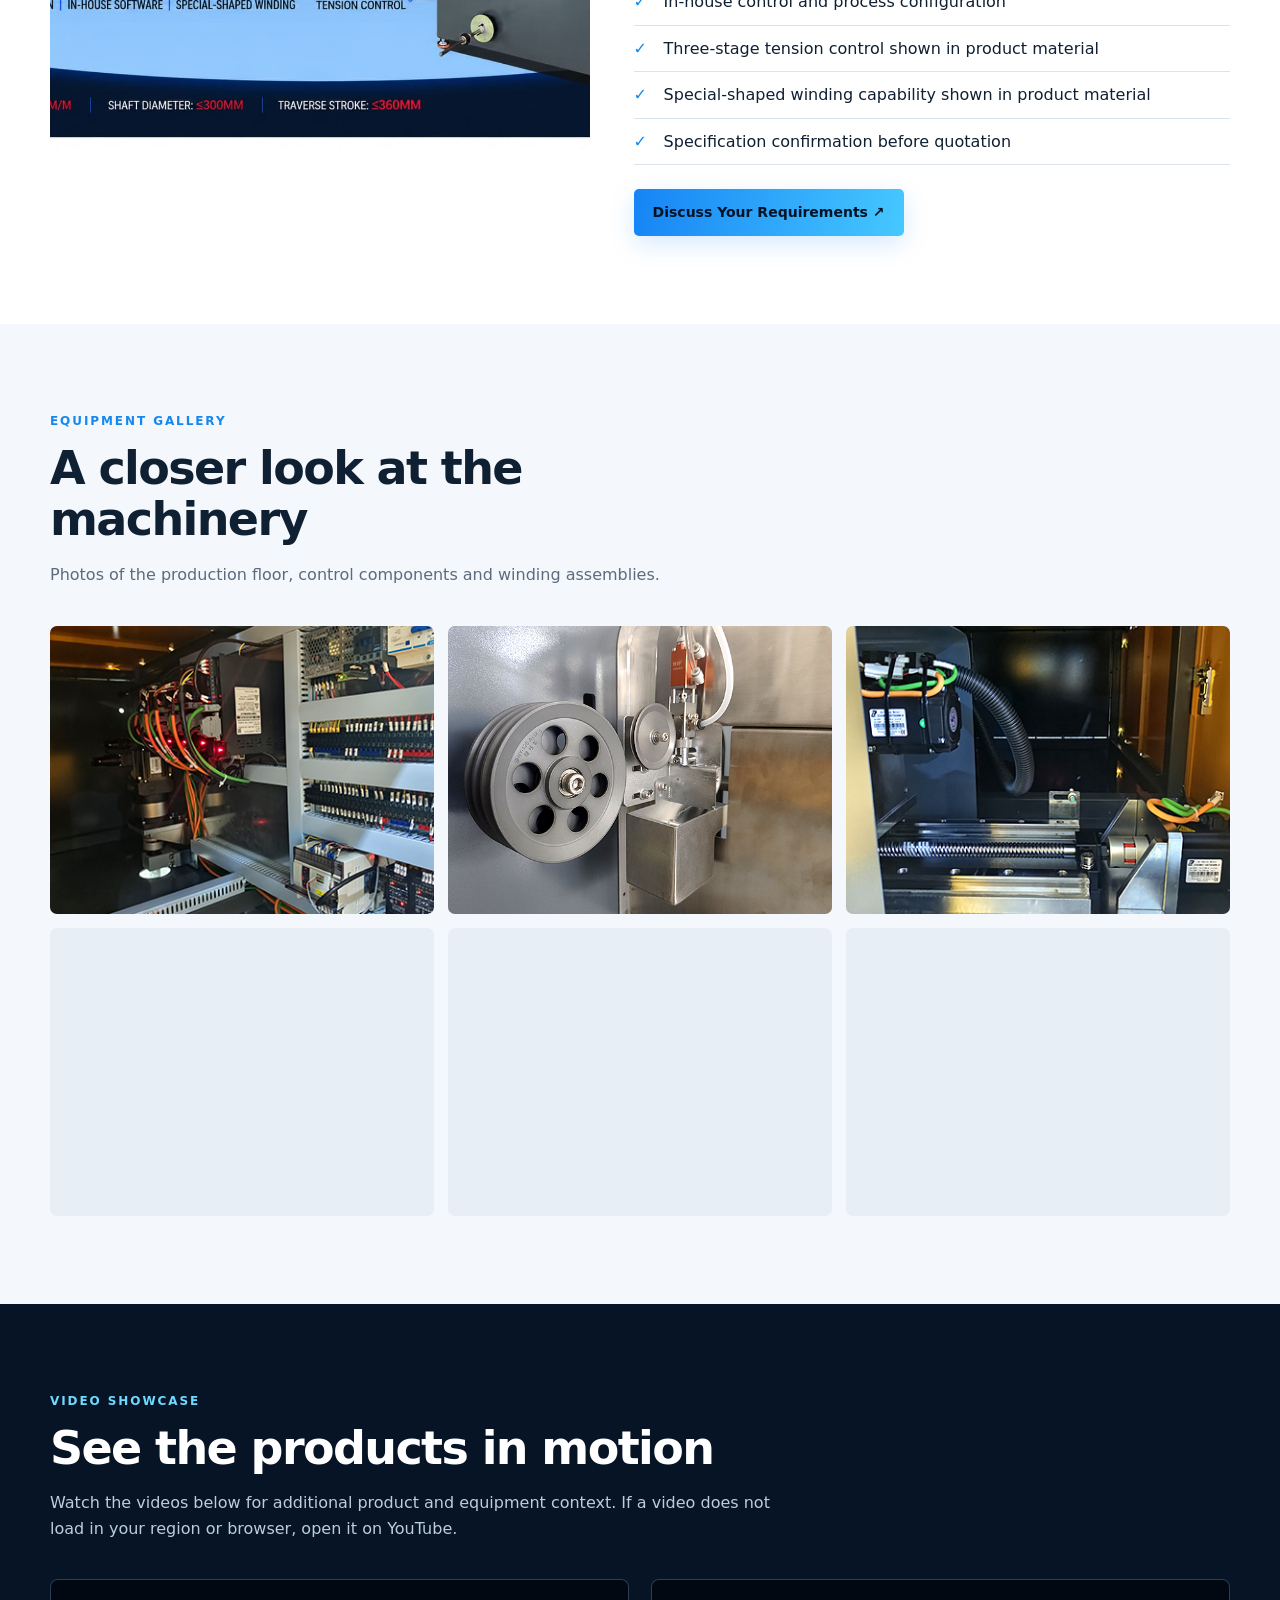
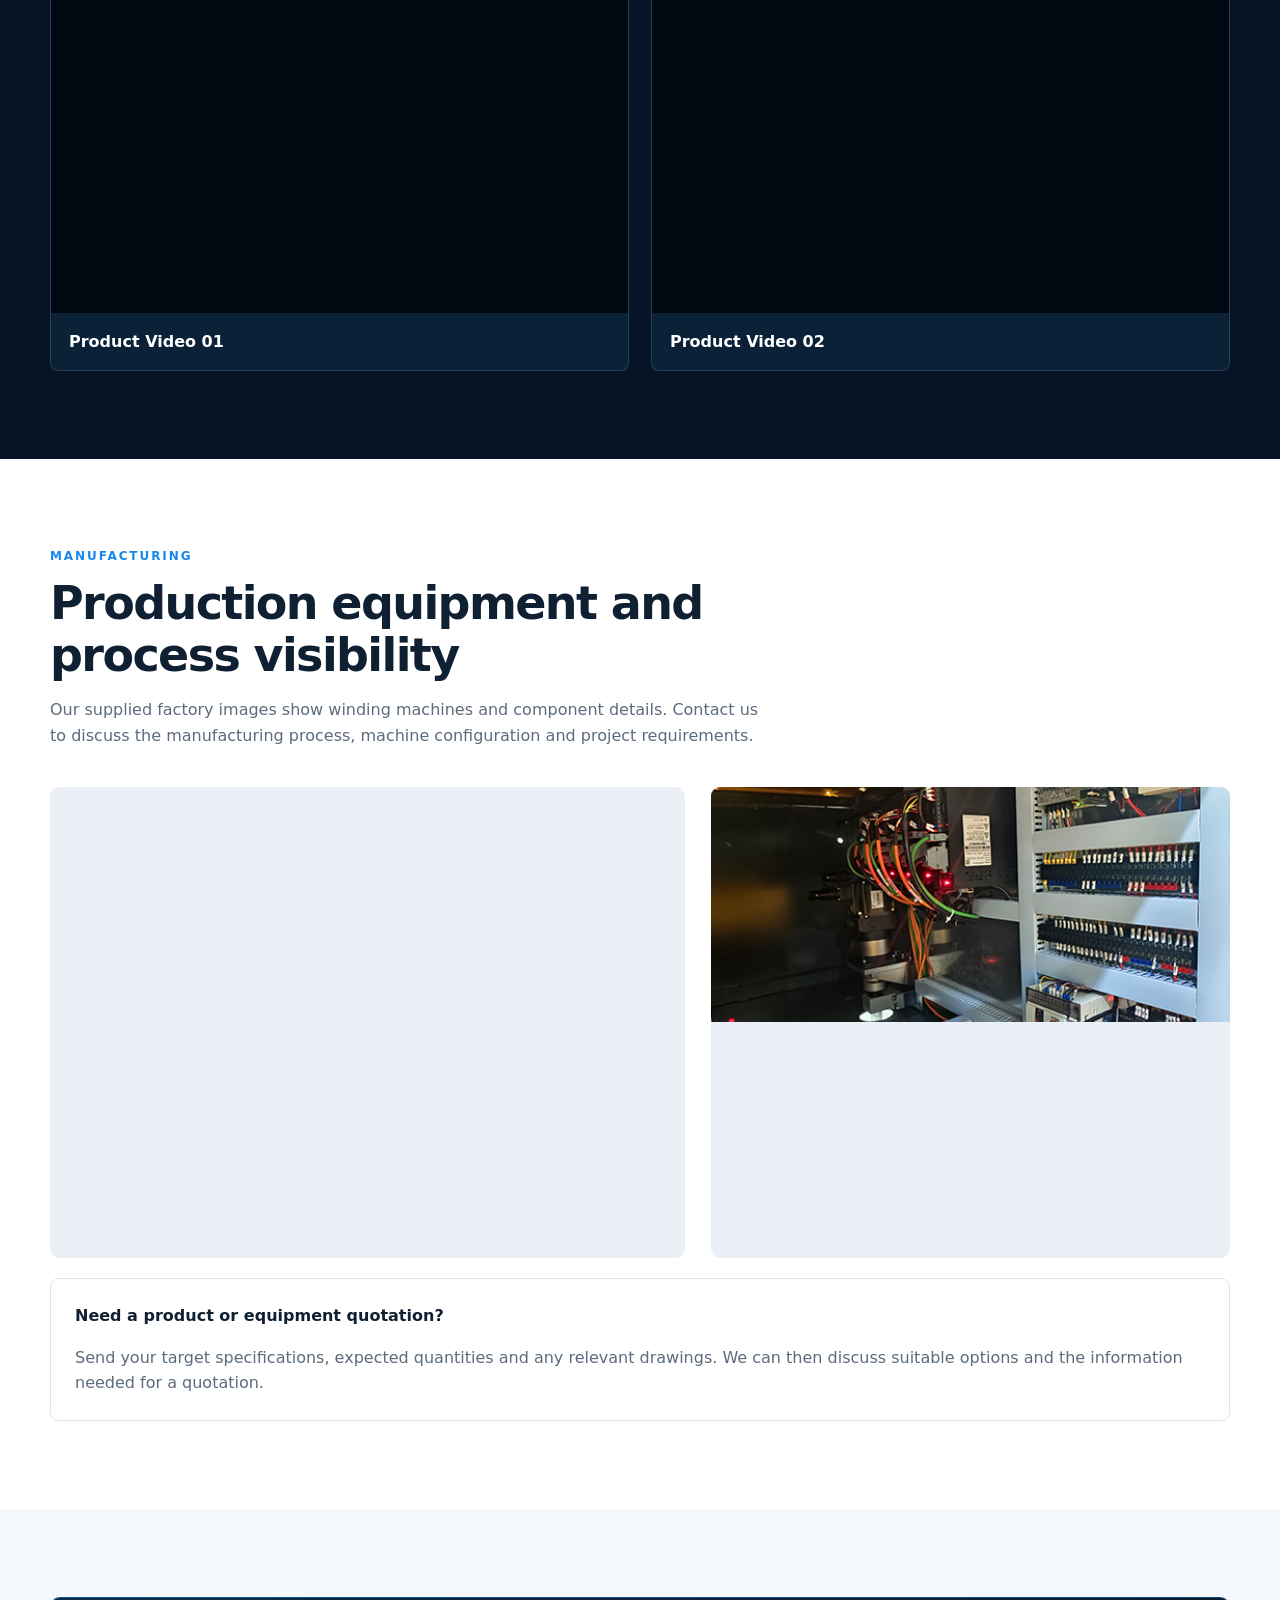
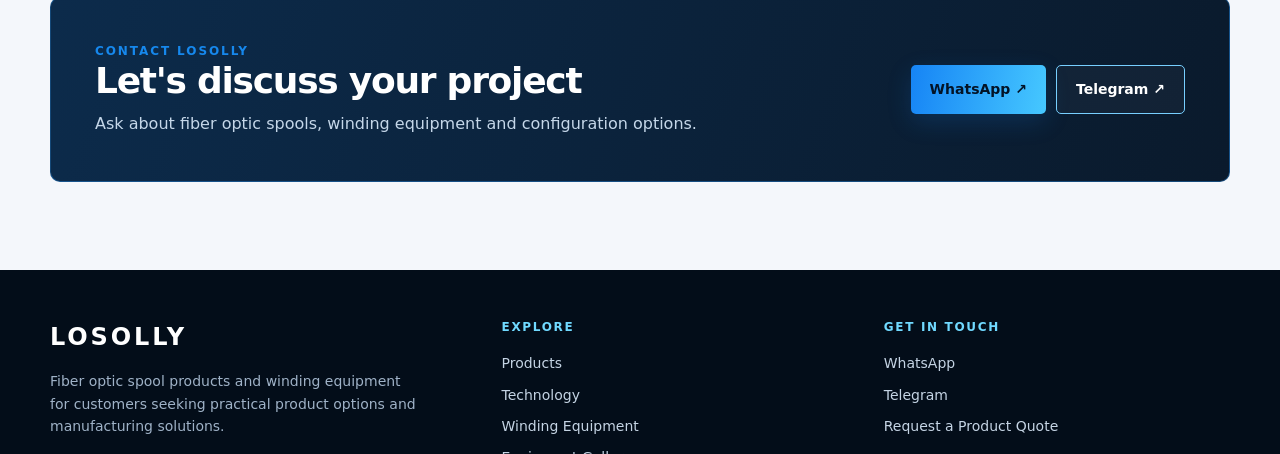
==== commit eb36c068: "Update index.html" ====
--- a/index.html
+++ b/index.html
@@ -1,6 +1,7 @@
 <!DOCTYPE html>
 <html lang="en">
 <head>
+  <link rel="icon" type="image/png" href="logo.png">
   <meta charset="UTF-8">
   <meta name="viewport" content="width=device-width, initial-scale=1.0">
   <title>LOSOLLY | Fiber Optic Spools & Winding Equipment</title>
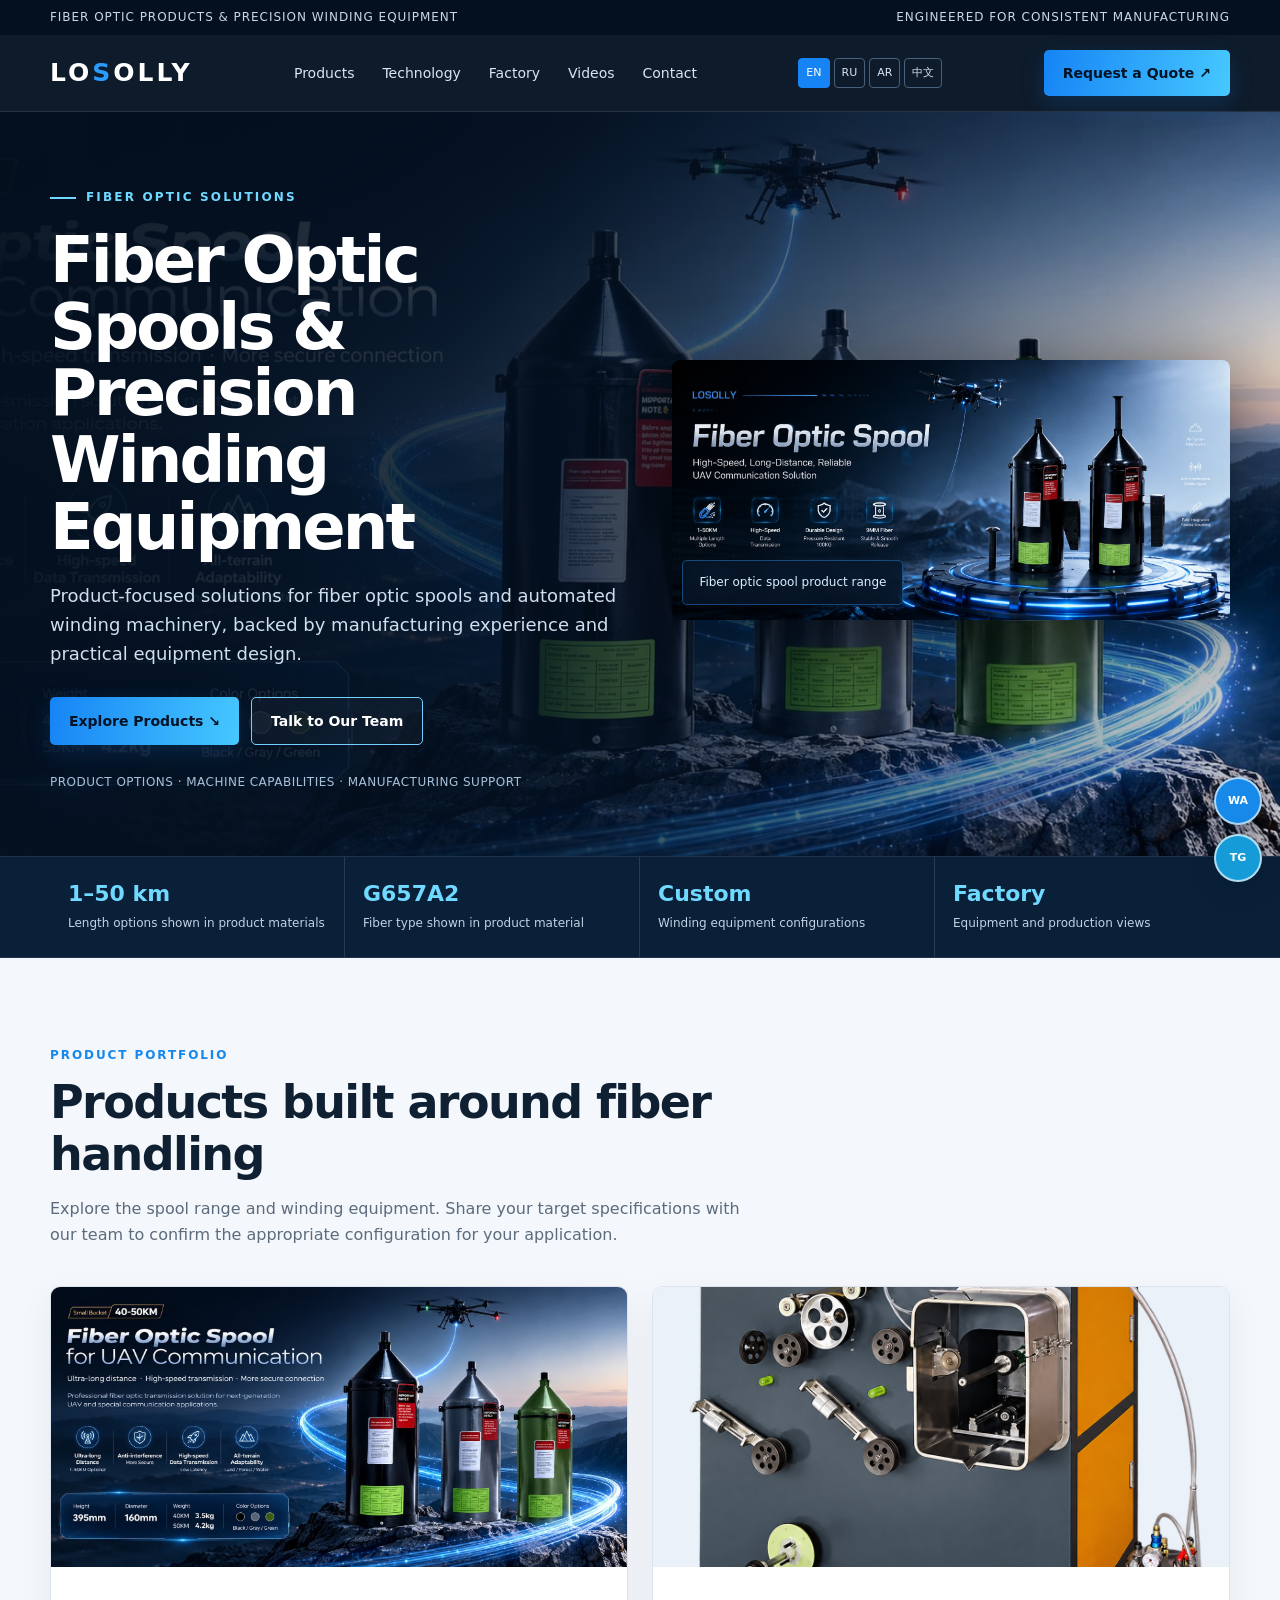
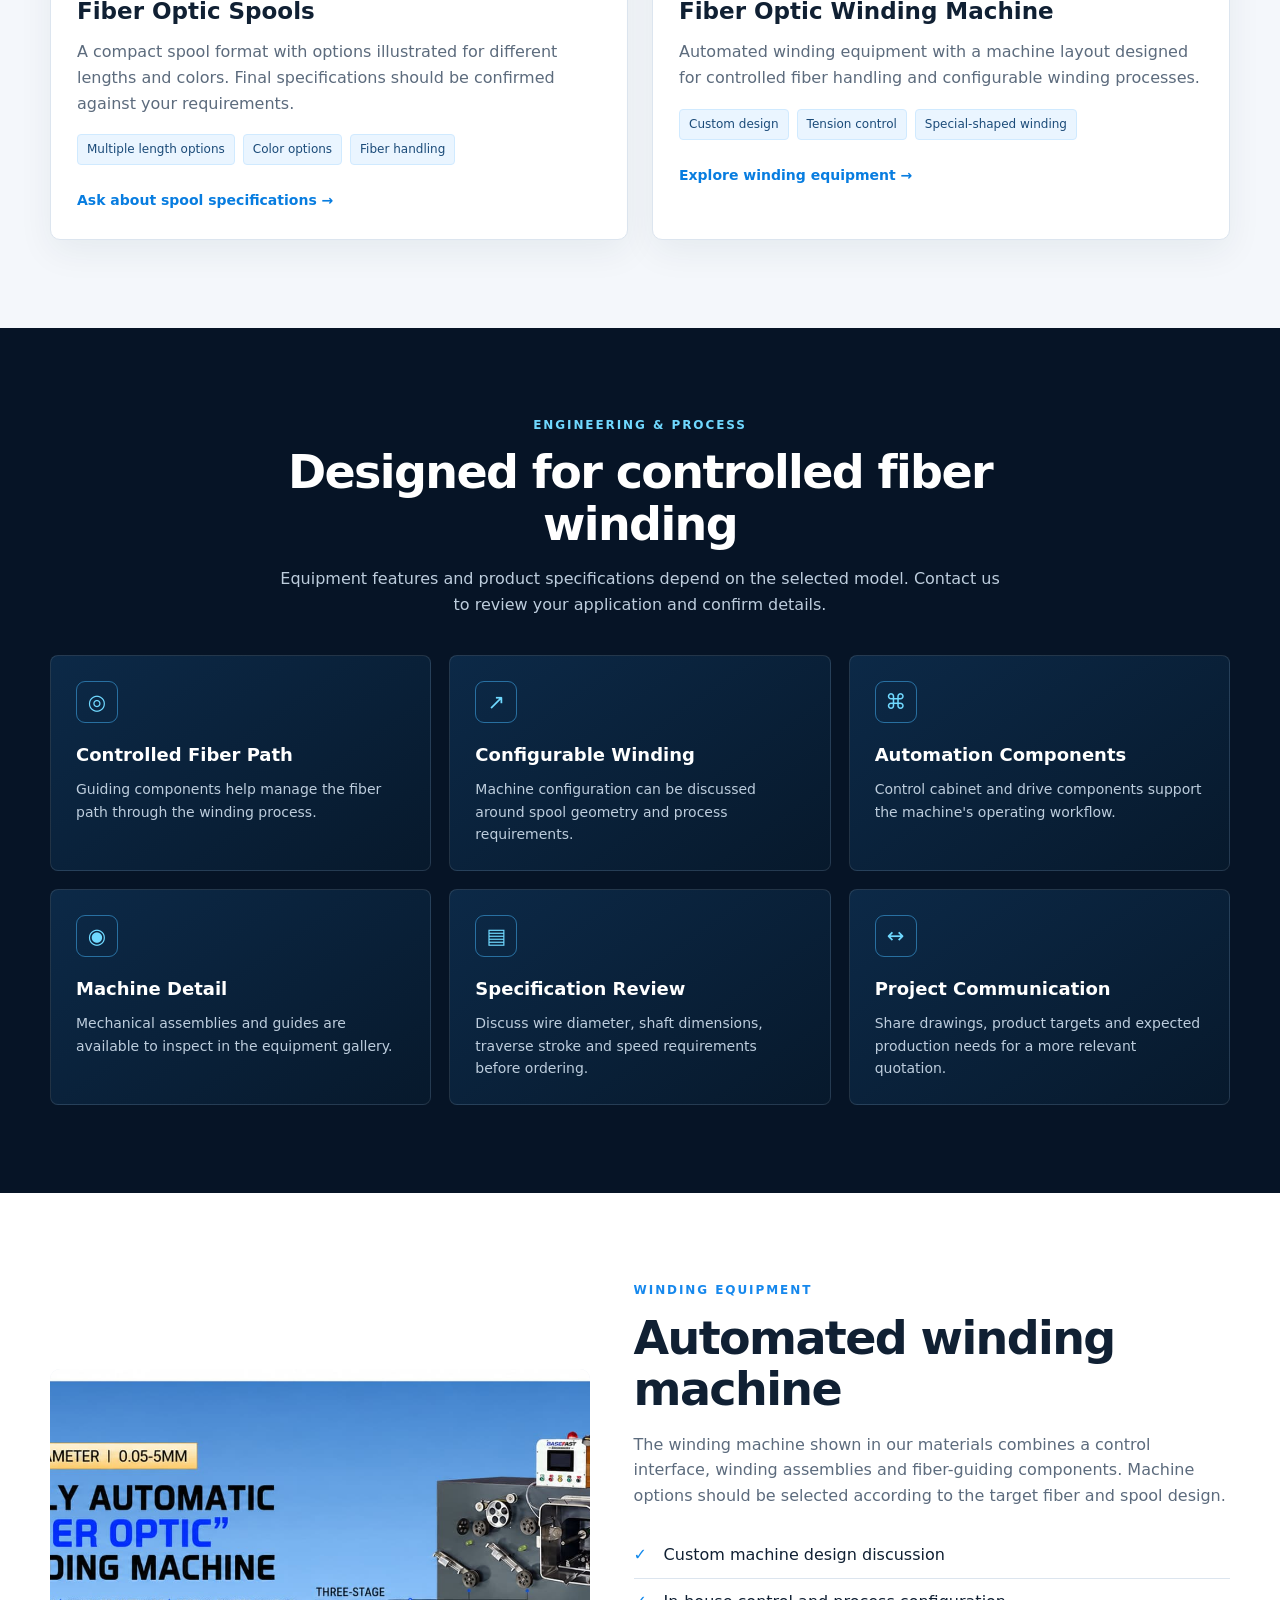
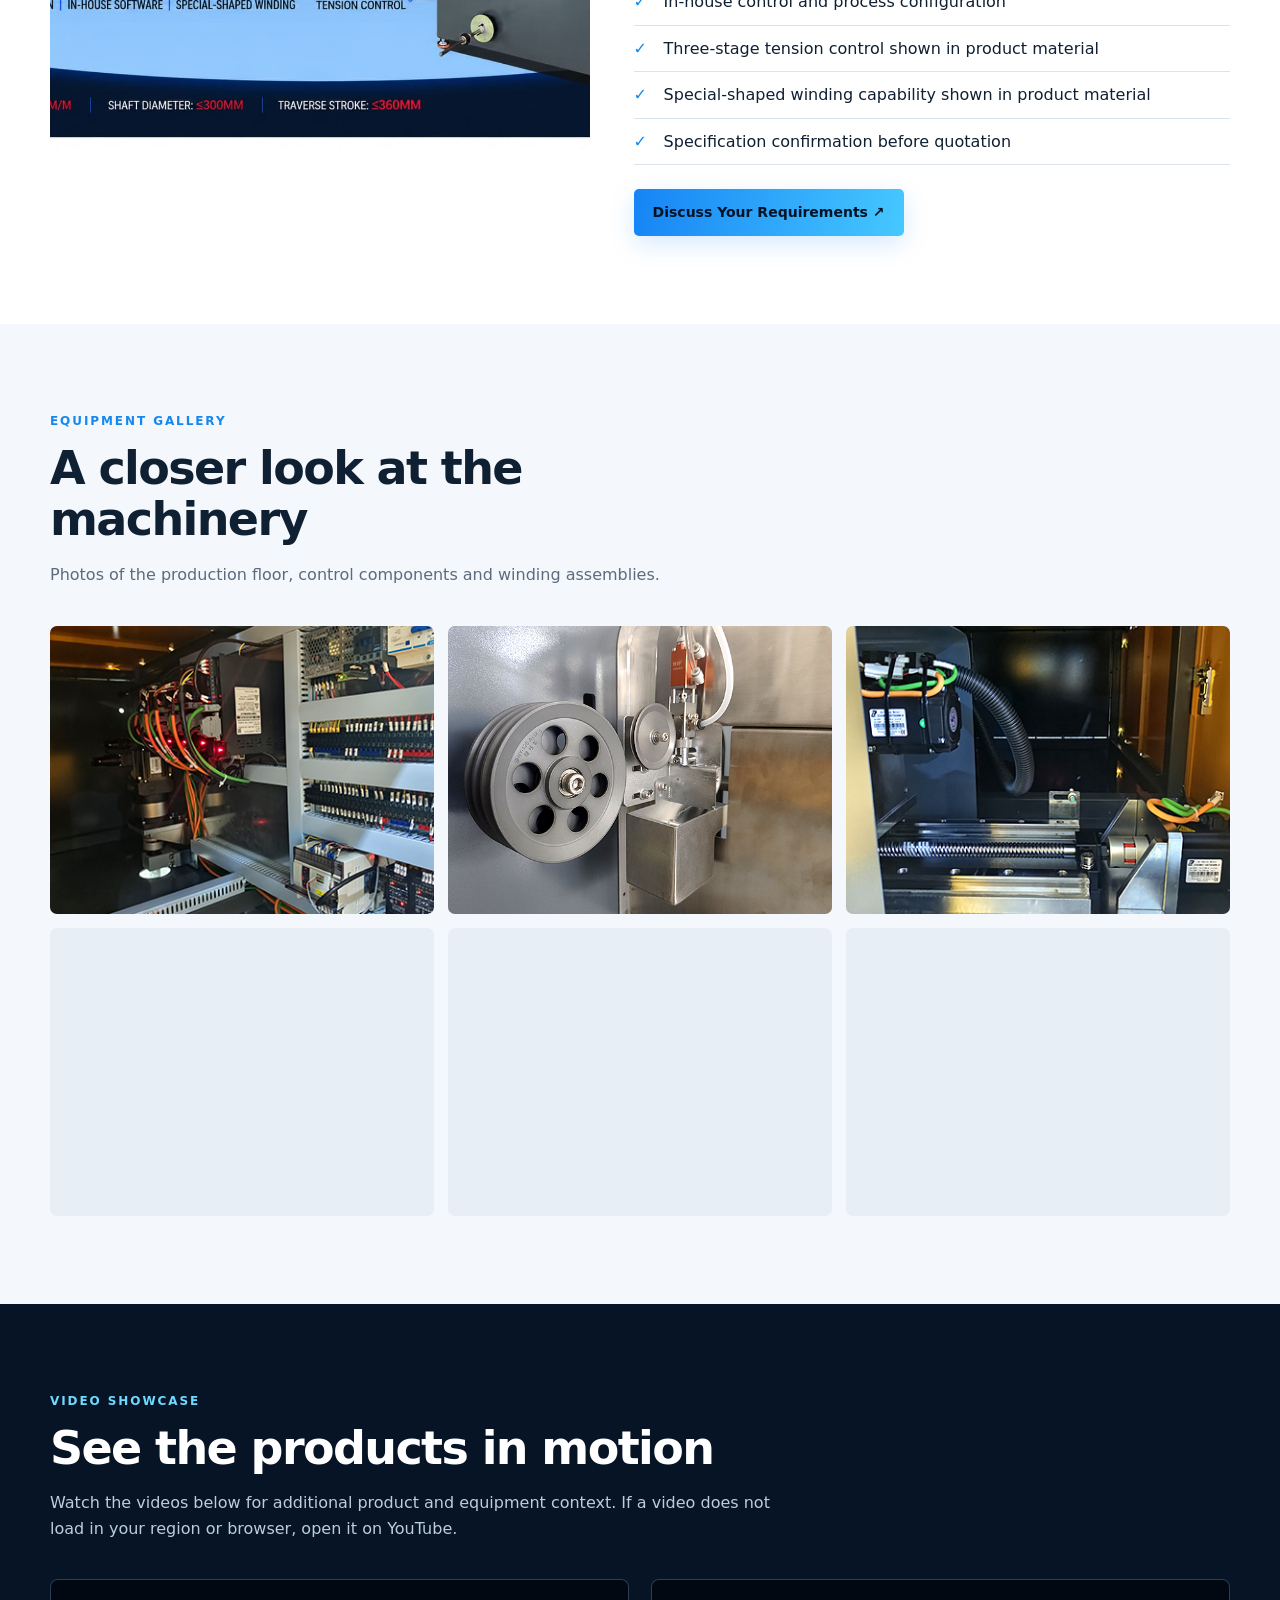
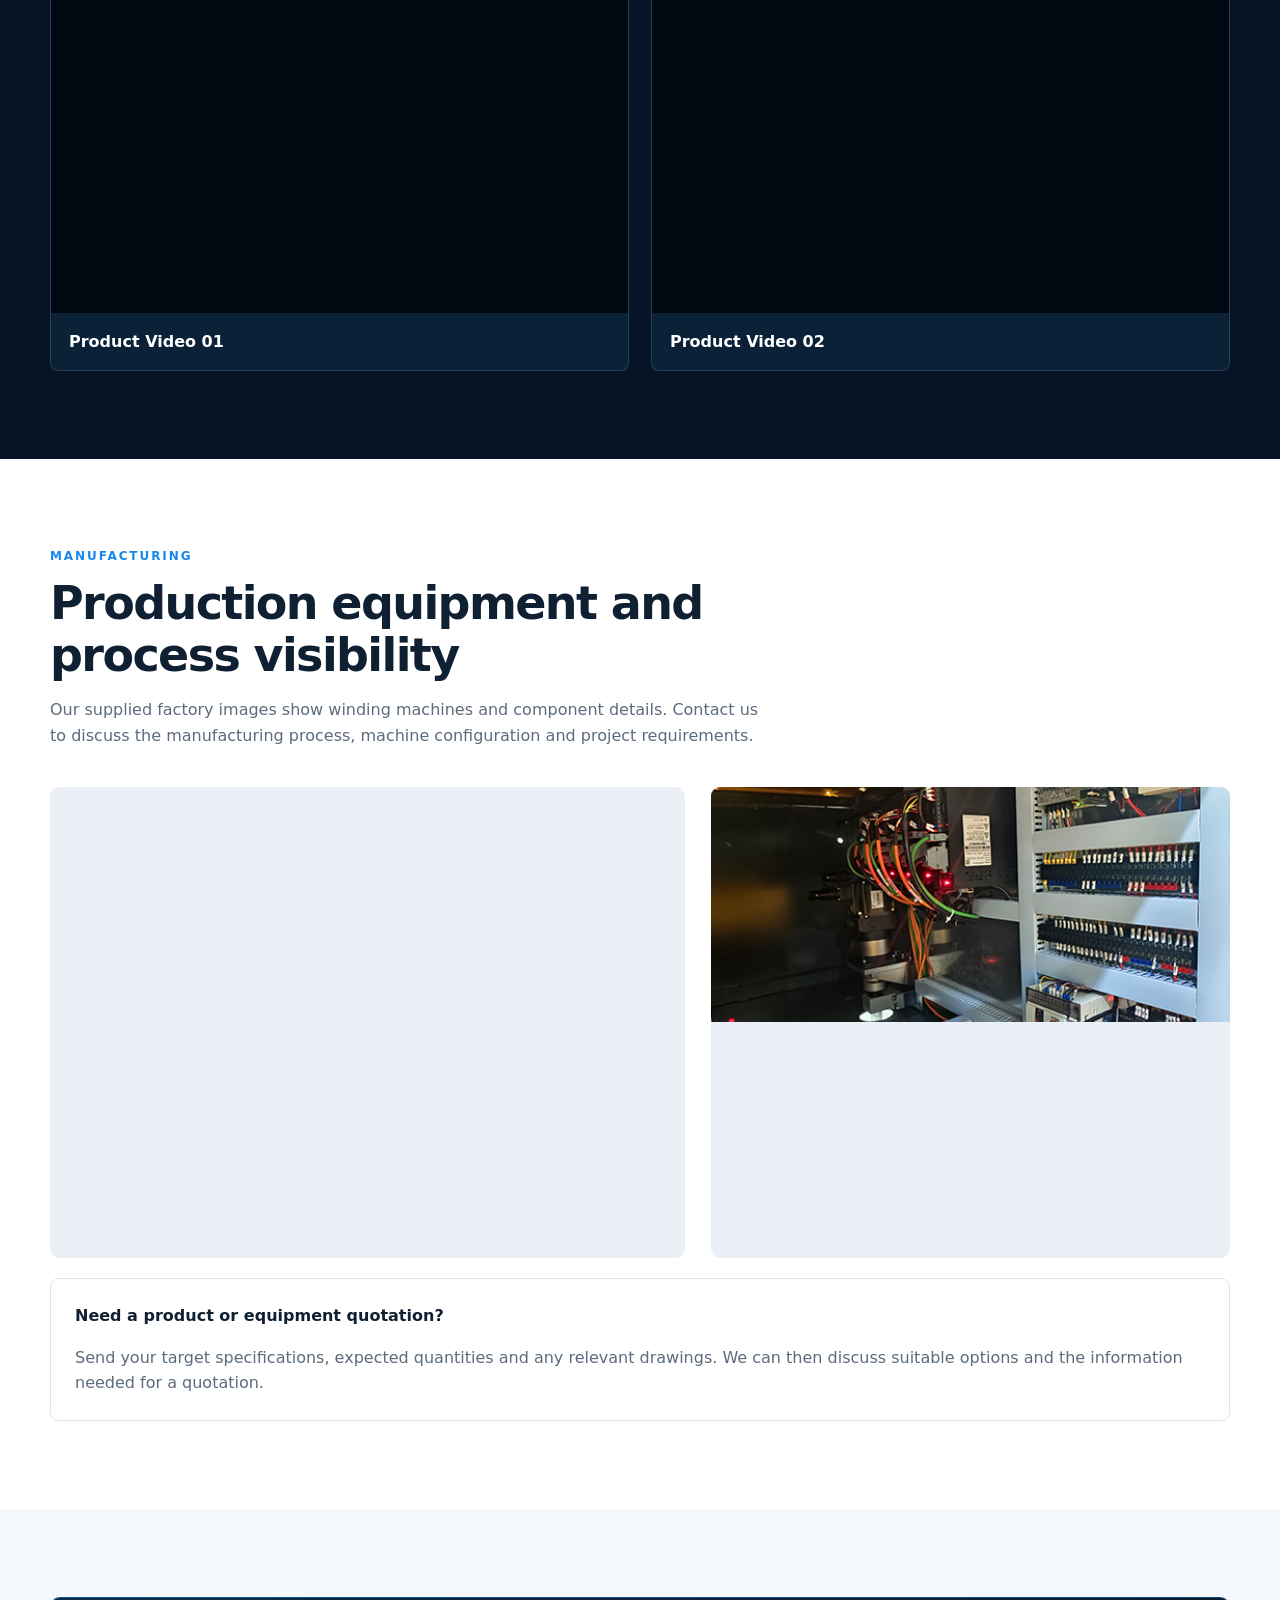
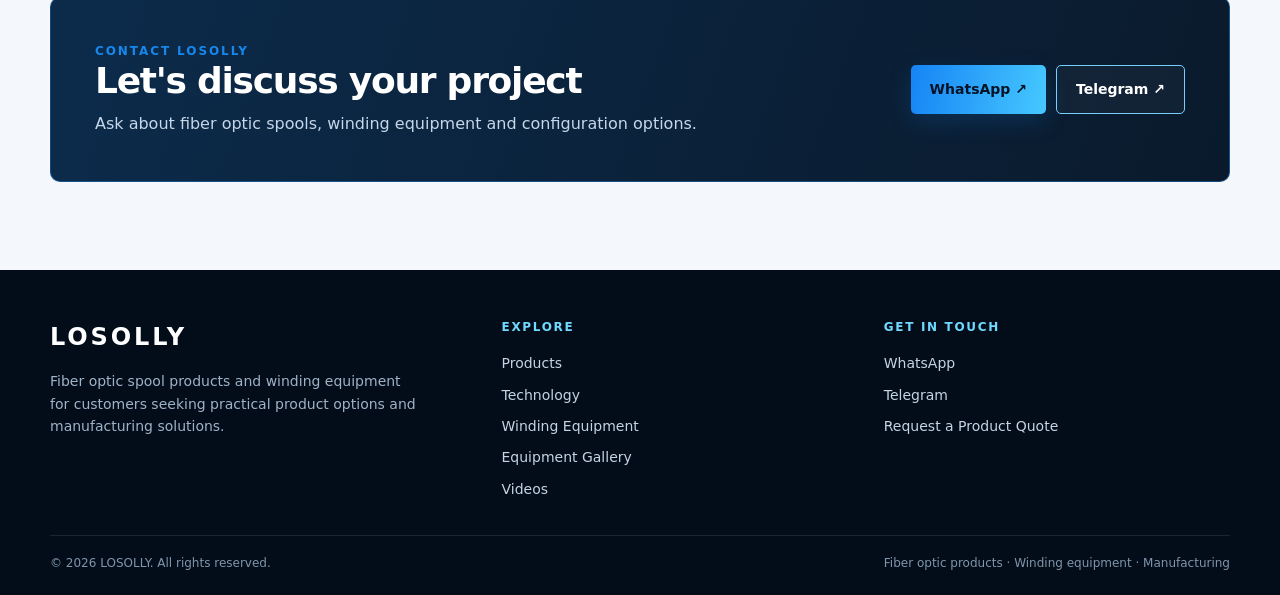
==== commit 5709fab0: "Update index.html" ====
--- a/index.html
+++ b/index.html
@@ -1,6 +1,22 @@
 <!DOCTYPE html>
 <html lang="en">
 <head>
+<!-- Yandex.Metrika counter -->
+<script type="text/javascript">
+    (function(m,e,t,r,i,k,a){
+        m[i]=m[i]||function(){(m[i].a=m[i].a||[]).push(arguments)};
+        m[i].l=1*new Date();
+        for (var j = 0; j < document.scripts.length; j++) {if (document.scripts[j].src === r) { return; }}
+        k=e.createElement(t),a=e.getElementsByTagName(t)[0],k.async=1,k.src=r,a.parentNode.insertBefore(k,a)
+    })(window, document,'script','https://mc.yandex.ru/metrika/tag.js?id=113573987', 'ym');
+
+    ym(113573987, 'init', {ssr:true, webvisor:true, clickmap:true, ecommerce:"dataLayer", referrer: document.referrer, url: location.href, accurateTrackBounce:true, trackLinks:true});
+</script>
+<noscript><div><img src="https://mc.yandex.ru/watch/113573987" style="position:absolute; left:-9999px;" alt="" /></div></noscript>
+<!-- /Yandex.Metrika counter -->
+
+
+
   <link rel="icon" type="image/png" href="logo.png">
   <meta charset="UTF-8">
   <meta name="viewport" content="width=device-width, initial-scale=1.0">
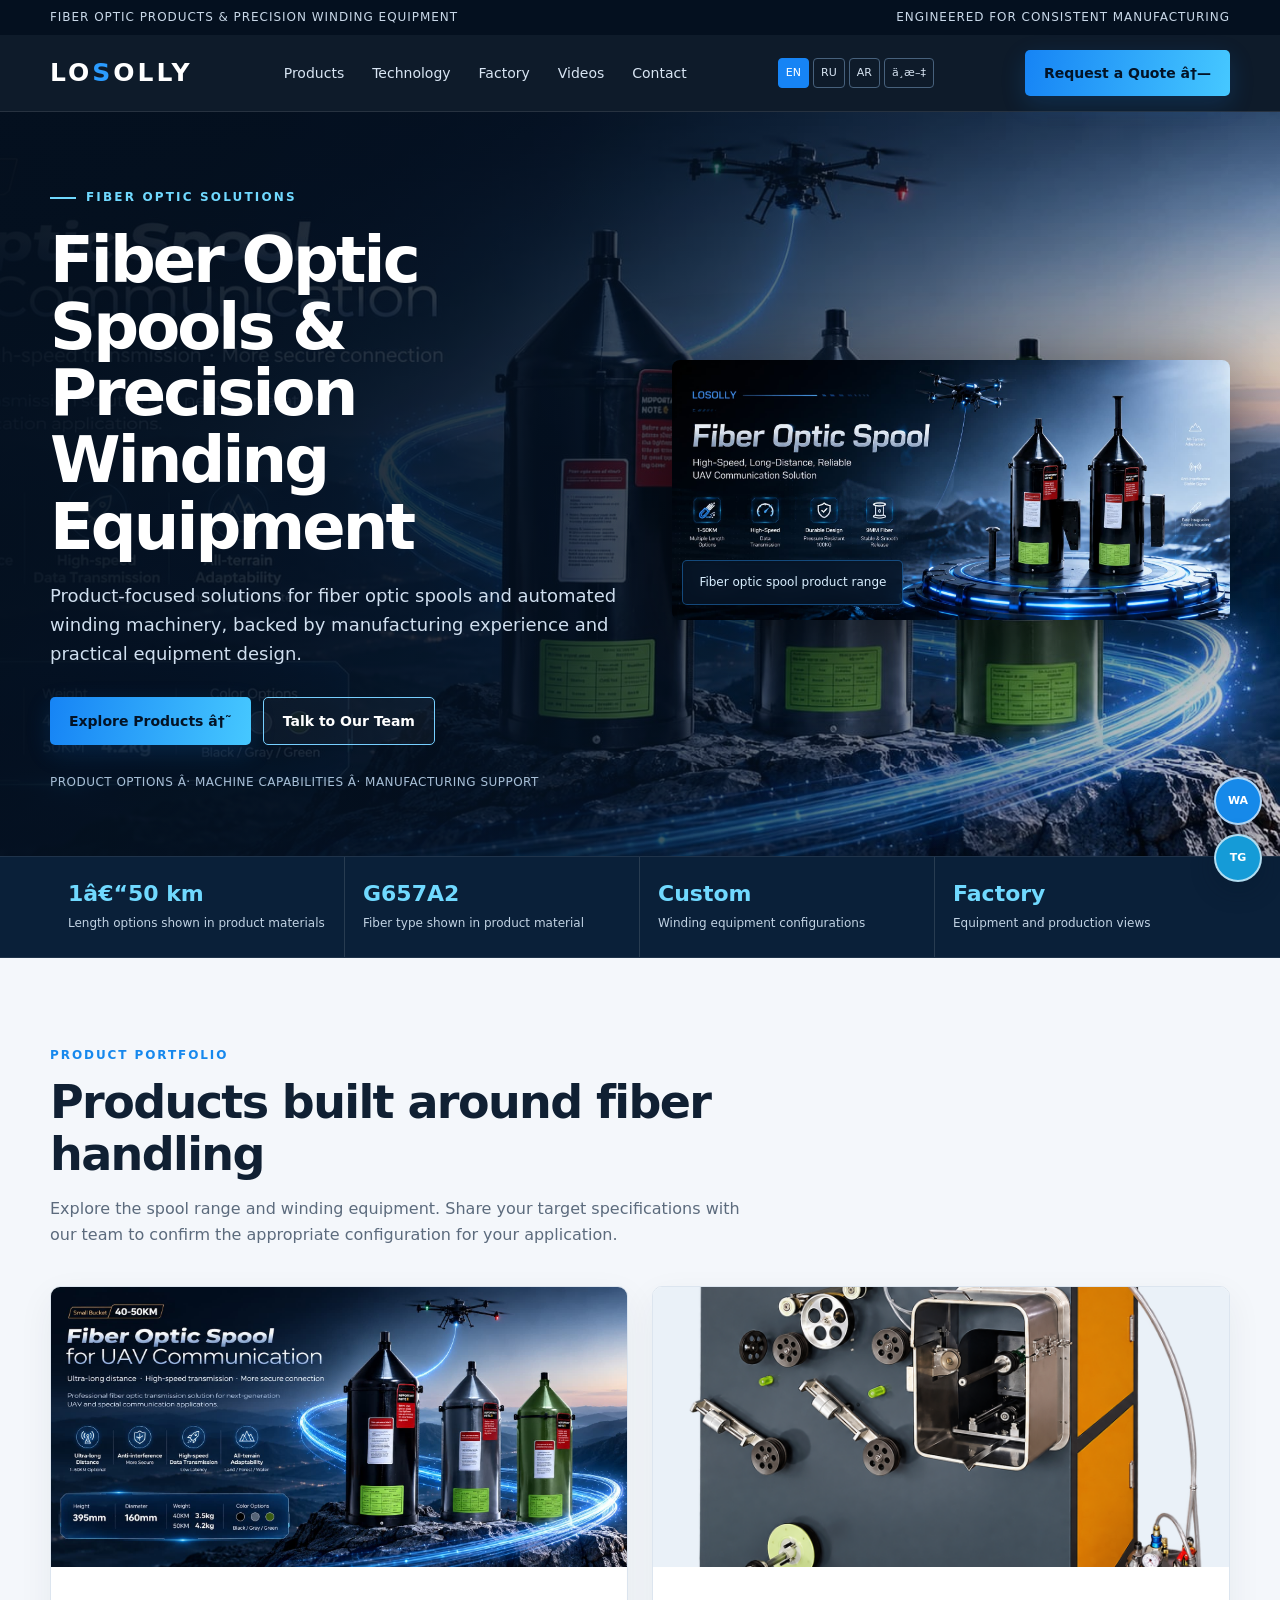
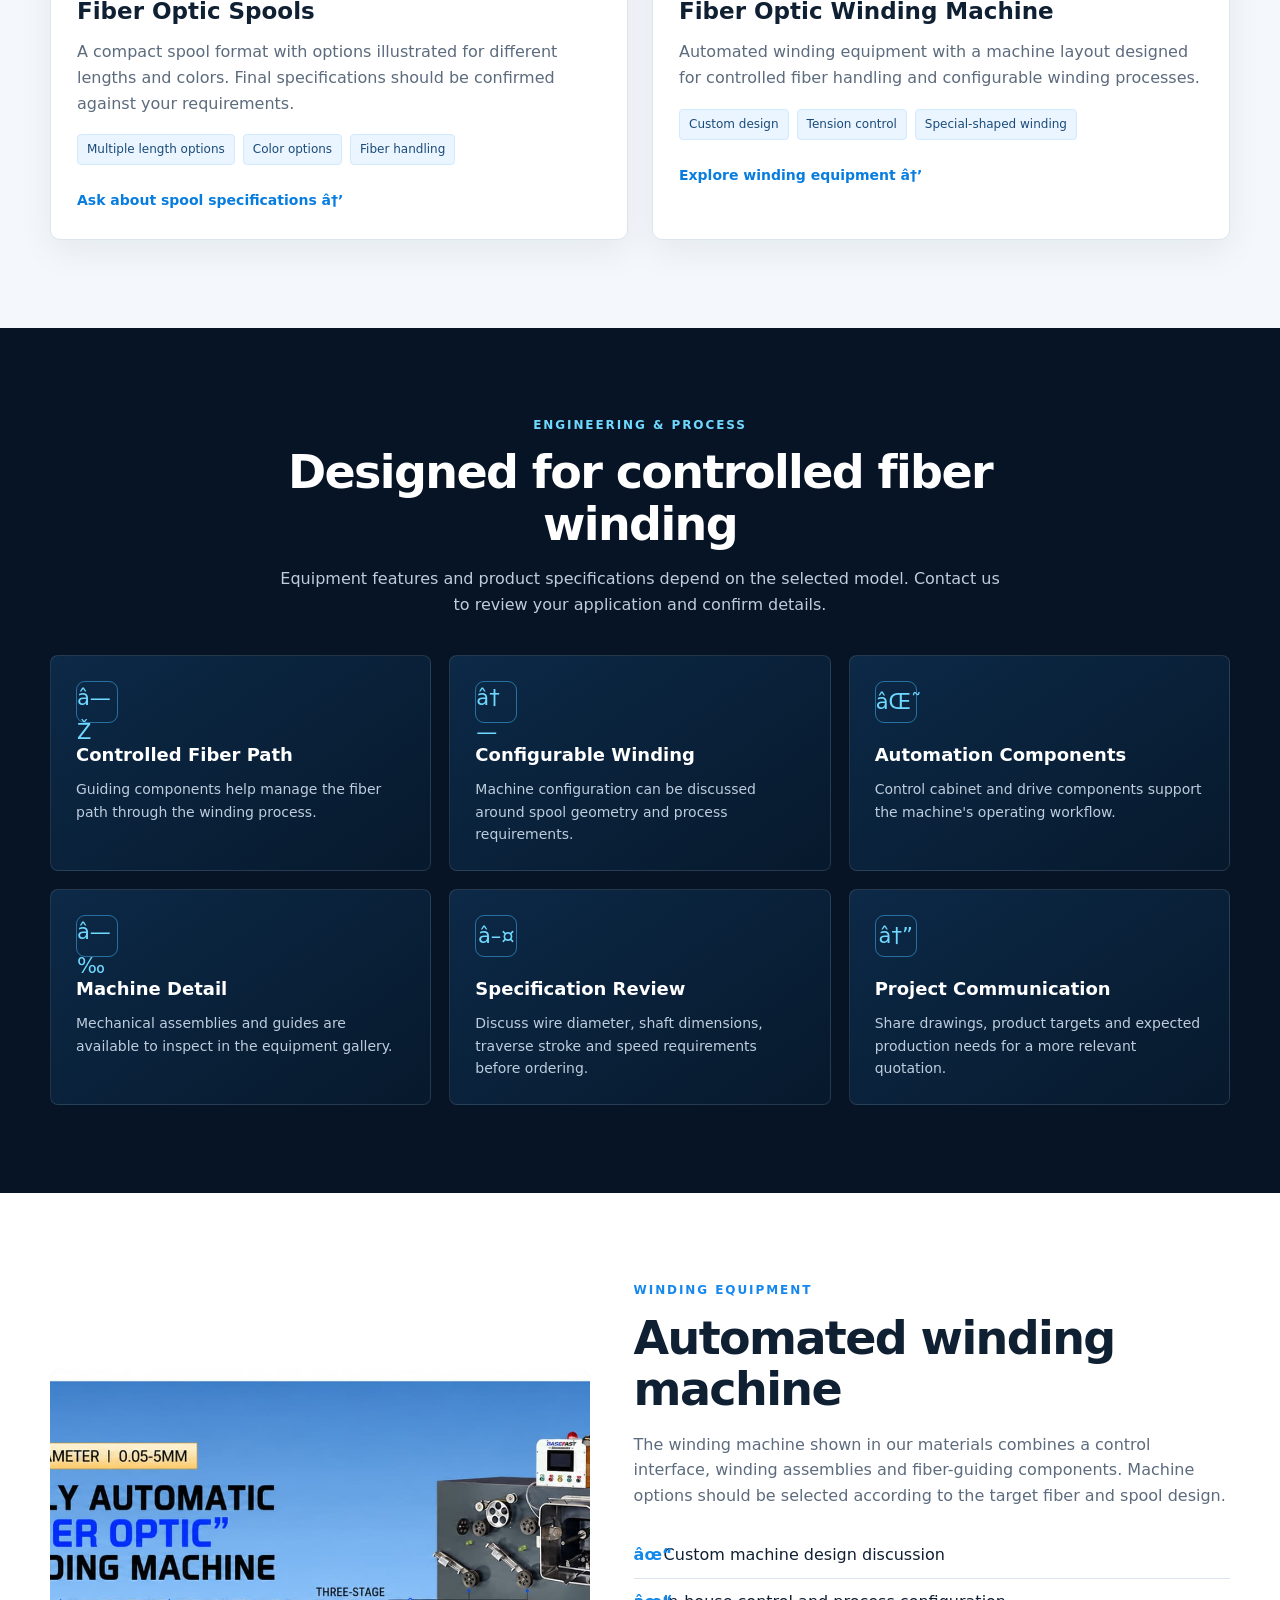
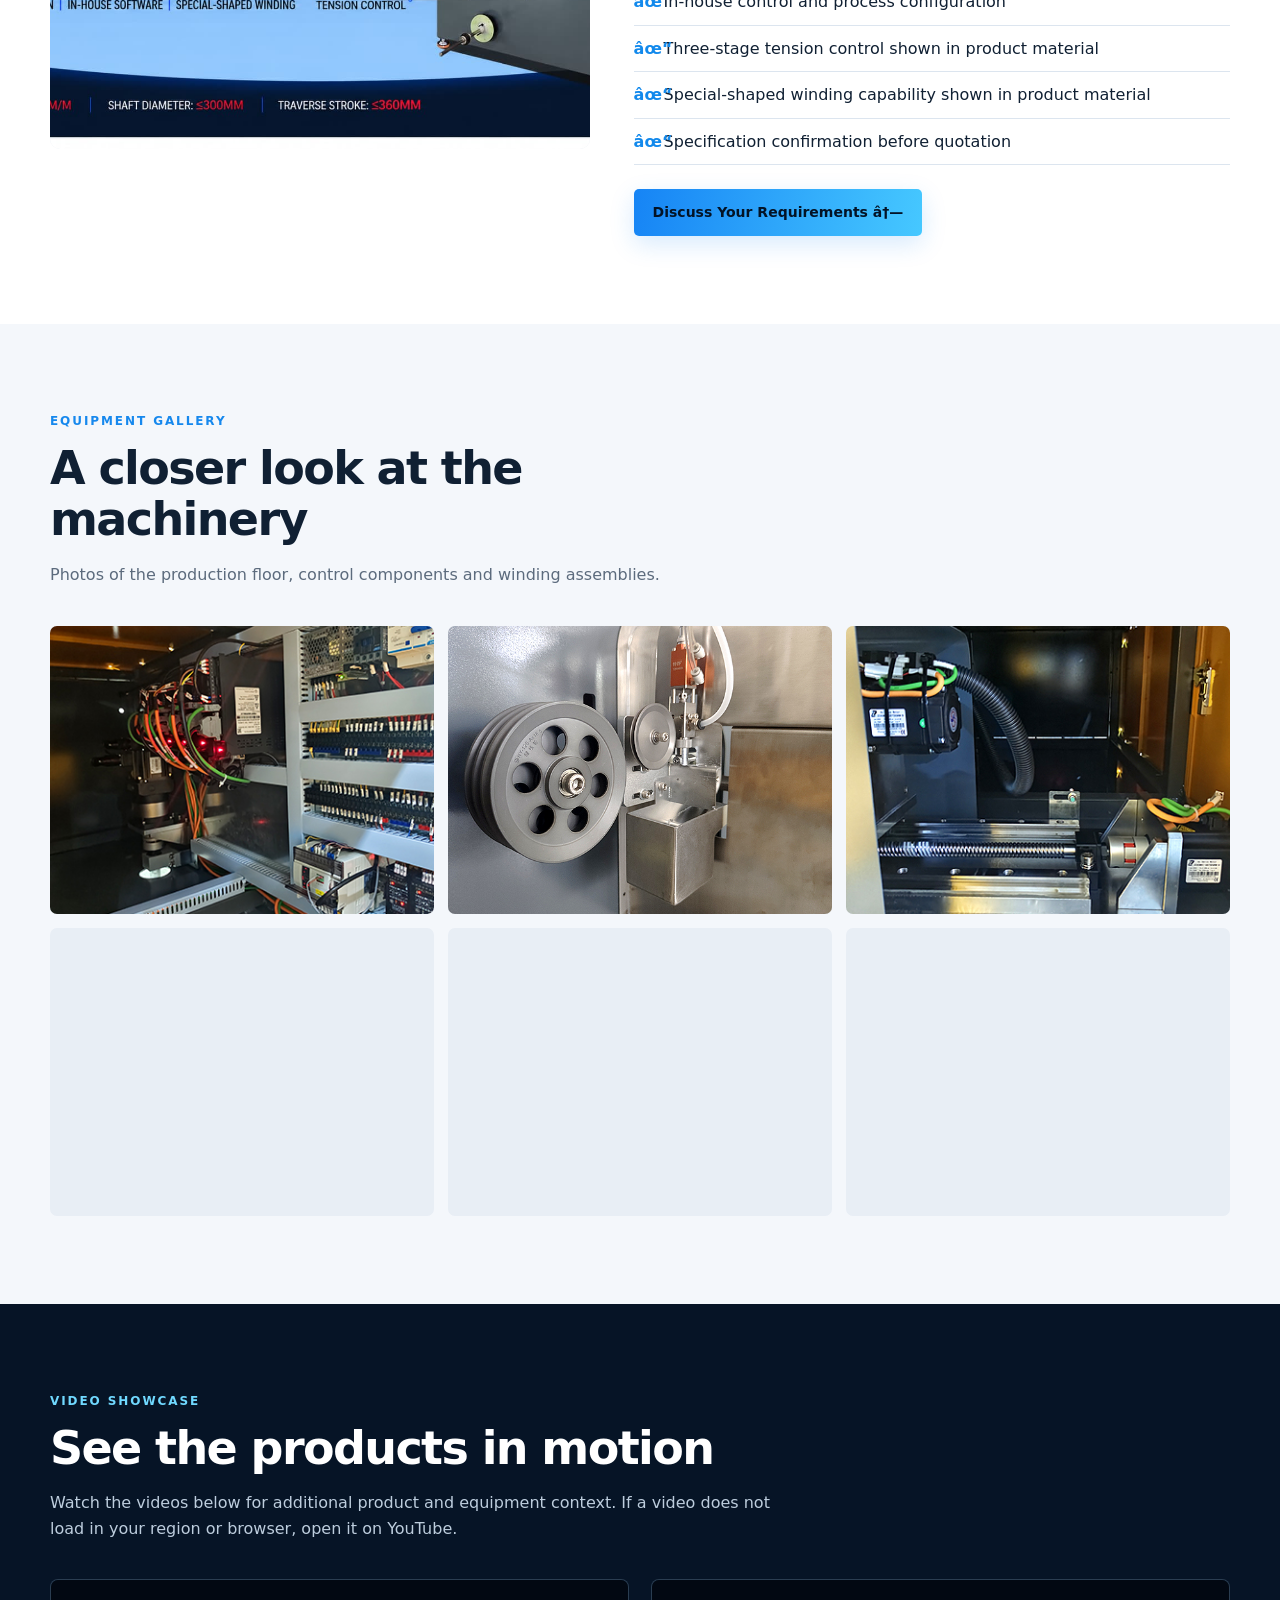
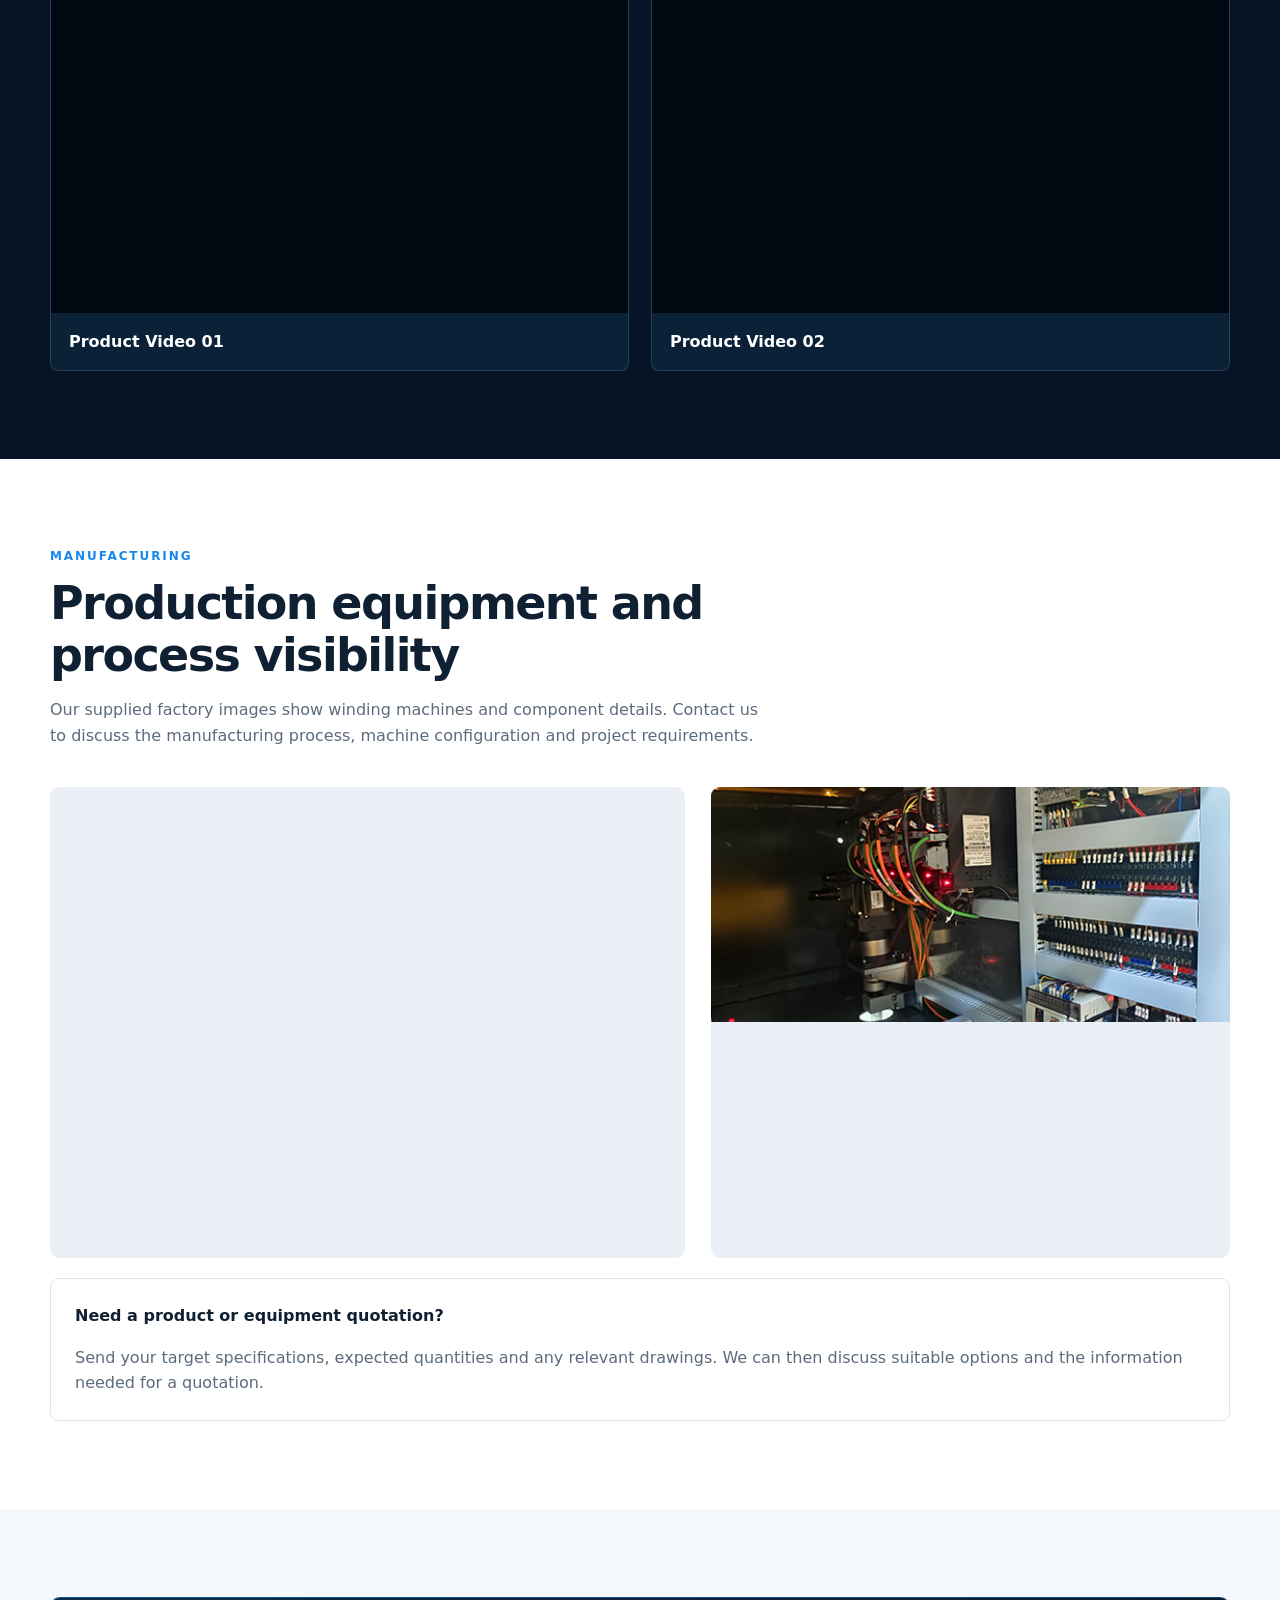
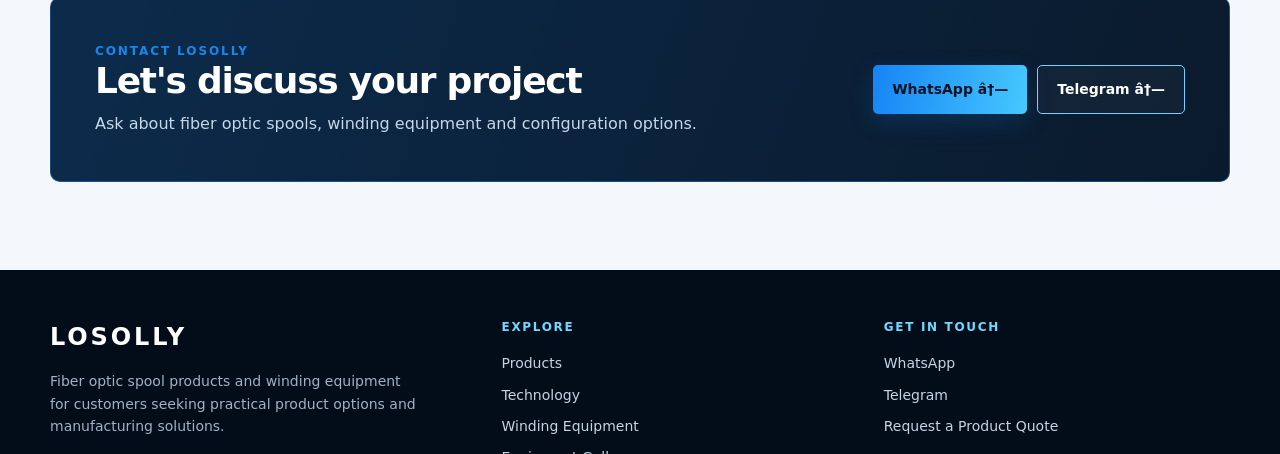
==== commit d513257f: "Update index.html" ====
--- a/index.html
+++ b/index.html
@@ -15,7 +15,15 @@
 <noscript><div><img src="https://mc.yandex.ru/watch/113573987" style="position:absolute; left:-9999px;" alt="" /></div></noscript>
 <!-- /Yandex.Metrika counter -->
 
-
+<!-- Google tag (gtag.js) -->
+<script async src="https://www.googletagmanager.com/gtag/js?id=G-VJFDD2SRX2"></script>
+<script>
+  window.dataLayer = window.dataLayer || [];
+  function gtag(){dataLayer.push(arguments);}
+  gtag('js', new Date());
+
+  gtag('config', 'G-VJFDD2SRX2');
+</script>
 
   <link rel="icon" type="image/png" href="logo.png">
   <meta charset="UTF-8">
